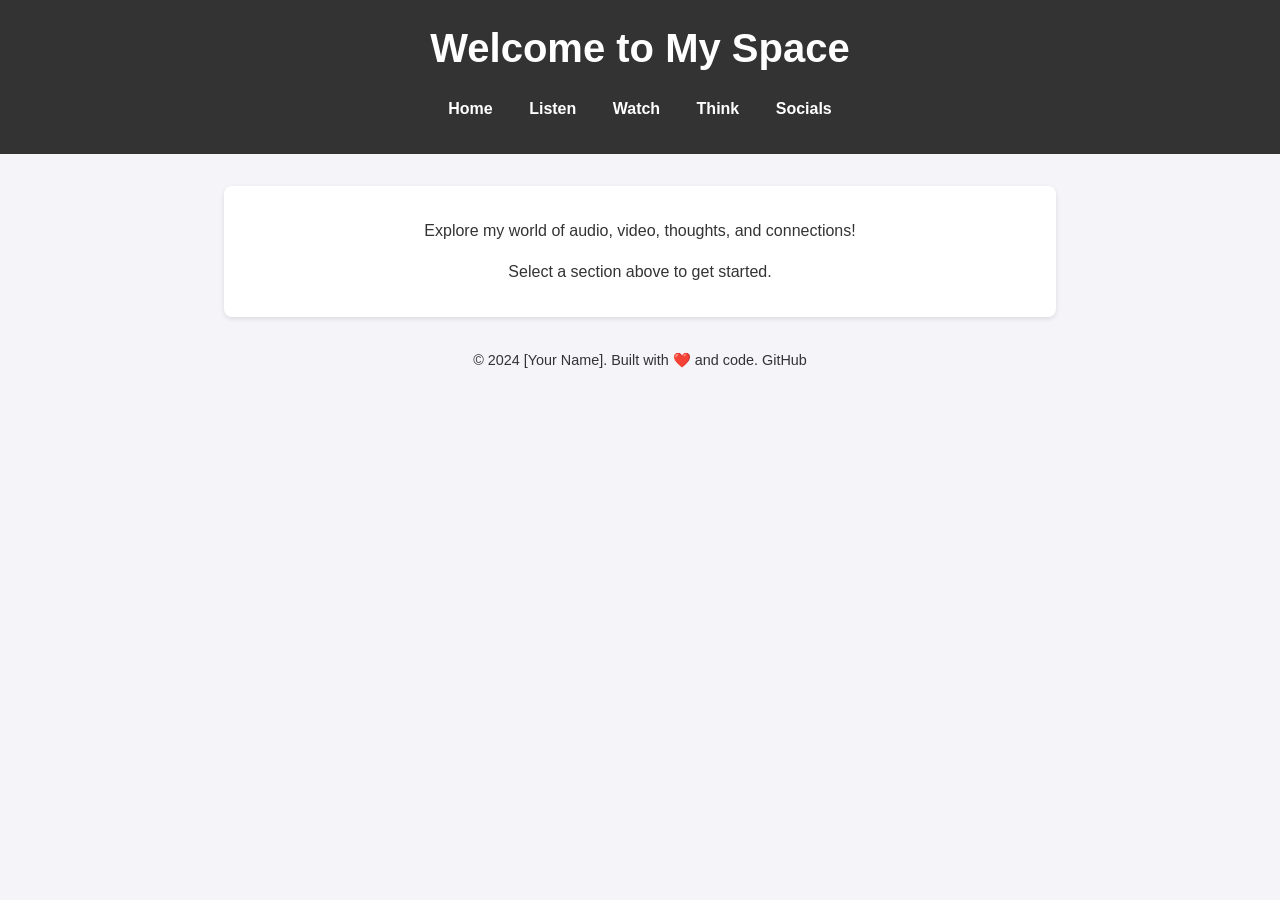
==== index.html @ 5a46d176 "watch listen" ====
<!DOCTYPE html>
<html lang="en">
<head>
    <meta charset="UTF-8">
    <meta name="viewport" content="width=device-width, initial-scale=1.0">
    <meta name="description" content="Welcome to my personal blog and media space!">
    <title>Welcome to My Site</title>
    <style>
        body {
            font-family: Arial, sans-serif;
            margin: 0;
            padding: 0;
            line-height: 1.6;
            background-color: #f4f4f9;
            color: #333;
        }
        header {
            background: #333;
            color: #fff;
            padding: 1rem 0;
            text-align: center;
        }
        header h1 {
            margin: 0;
            font-size: 2.5rem;
        }
        nav {
            margin: 1rem 0;
        }
        nav a {
            color: #fff;
            text-decoration: none;
            margin: 0 1rem;
            font-weight: bold;
        }
        nav a:hover {
            text-decoration: underline;
        }
        main {
            max-width: 800px;
            margin: 2rem auto;
            padding: 1rem;
            background: #fff;
            border-radius: 8px;
            box-shadow: 0 2px 5px rgba(0, 0, 0, 0.1);
            text-align: center;
        }
        footer {
            text-align: center;
            margin: 2rem 0;
            font-size: 0.9rem;
        }
        footer a {
            color: #333;
            text-decoration: none;
        }
        footer a:hover {
            text-decoration: underline;
        }
    </style>
</head>
<body>
    <header>
        <h1>Welcome to My Space</h1>
        <nav>
            <a href="index.html">Home</a>
            <a href="listen.html">Listen</a>
            <a href="watch.html">Watch</a>
            <a href="think/index.html">Think</a>
            <a href="socials.html">Socials</a>
        </nav>
    </header>
    <main>
        <p>Explore my world of audio, video, thoughts, and connections!</p>
        <p>Select a section above to get started.</p>
    </main>
    <footer>
        <p>&copy; 2024 [Your Name]. Built with ❤️ and code. <a href="https://github.com">GitHub</a></p>
    </footer>
</body>
</html>
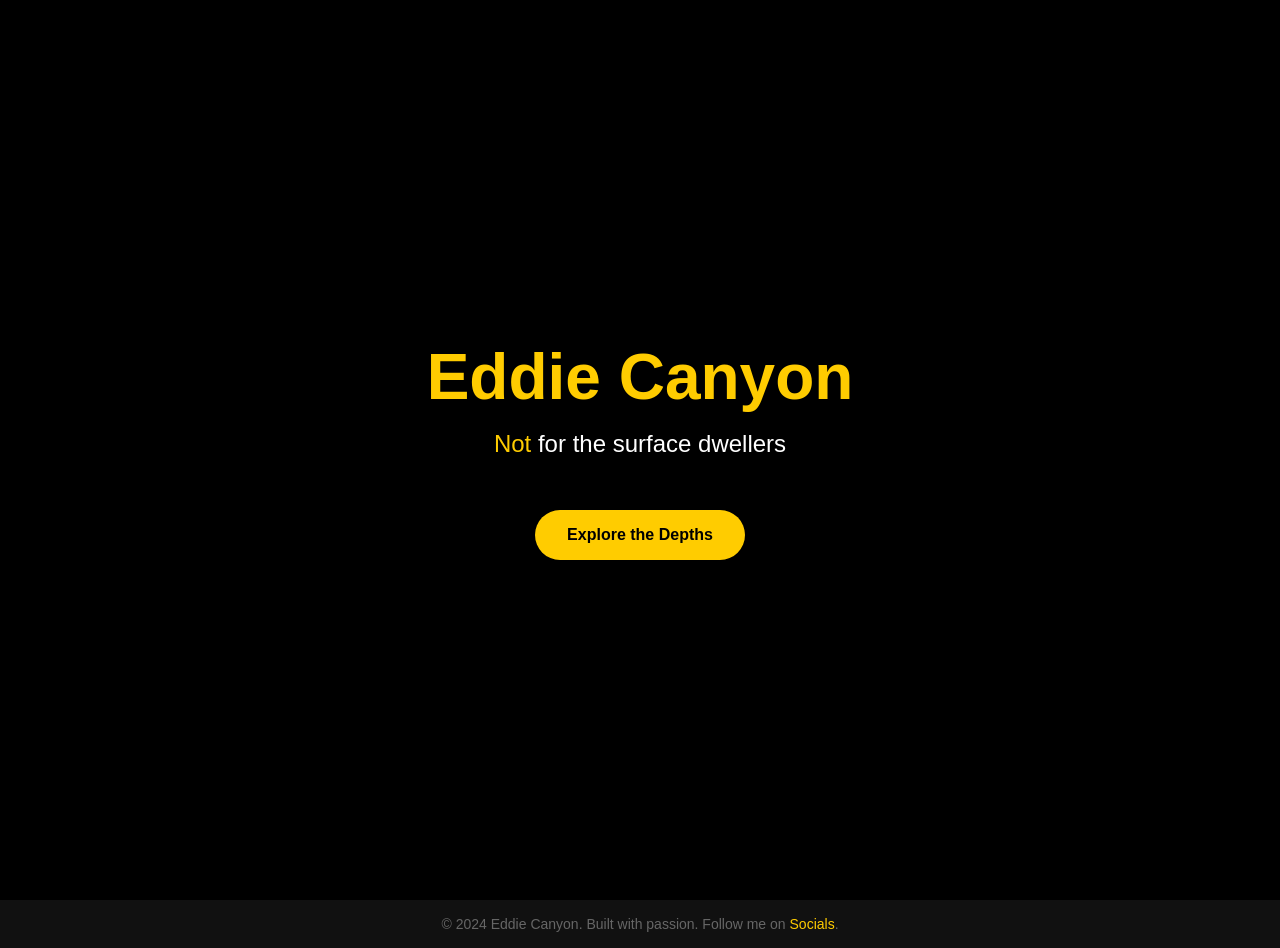
==== commit 57accaad: "update index" ====
--- a/index.html
+++ b/index.html
@@ -3,79 +3,96 @@
 <head>
     <meta charset="UTF-8">
     <meta name="viewport" content="width=device-width, initial-scale=1.0">
-    <meta name="description" content="Welcome to my personal blog and media space!">
-    <title>Welcome to My Site</title>
+    <title>Eddie Canyon</title>
     <style>
+        /* General Styles */
         body {
-            font-family: Arial, sans-serif;
             margin: 0;
             padding: 0;
-            line-height: 1.6;
-            background-color: #f4f4f9;
-            color: #333;
+            font-family: 'Arial', sans-serif;
+            background-color: #000; /* Black background */
+            color: #fff;
         }
-        header {
-            background: #333;
+
+        /* Hero Section */
+        .hero {
+            display: flex;
+            flex-direction: column;
+            justify-content: center;
+            align-items: center;
+            height: 100vh;
+            text-align: center;
+            padding: 0 1rem;
+        }
+
+        .hero h1 {
+            font-size: 4rem;
+            color: #ffcc00; /* Yellow title accent */
+            margin: 0;
+        }
+
+        .hero h2 {
+            font-size: 1.5rem;
+            font-weight: 300;
             color: #fff;
-            padding: 1rem 0;
-            text-align: center;
+            margin-top: 1rem;
         }
-        header h1 {
-            margin: 0;
-            font-size: 2.5rem;
+
+        .hero h2 span {
+            color: #ffcc00; /* Yellow accent for keyword */
         }
-        nav {
-            margin: 1rem 0;
+
+        /* Call to Action Button */
+        .hero .cta {
+            margin-top: 2rem;
         }
-        nav a {
-            color: #fff;
+
+        .hero .cta a {
+            display: inline-block;
+            padding: 1rem 2rem;
+            font-size: 1rem;
+            font-weight: bold;
+            color: #000;
+            background-color: #ffcc00; /* Yellow button */
+            border: none;
+            border-radius: 30px;
             text-decoration: none;
-            margin: 0 1rem;
-            font-weight: bold;
+            transition: transform 0.2s, background-color 0.2s;
         }
-        nav a:hover {
-            text-decoration: underline;
+
+        .hero .cta a:hover {
+            background-color: #e6b800; /* Slightly darker yellow on hover */
+            transform: scale(1.05);
         }
-        main {
-            max-width: 800px;
-            margin: 2rem auto;
-            padding: 1rem;
-            background: #fff;
-            border-radius: 8px;
-            box-shadow: 0 2px 5px rgba(0, 0, 0, 0.1);
-            text-align: center;
-        }
+
+        /* Footer */
         footer {
             text-align: center;
-            margin: 2rem 0;
-            font-size: 0.9rem;
+            padding: 1rem;
+            font-size: 0.875rem;
+            color: #666;
+            background-color: #111;
         }
+
         footer a {
-            color: #333;
+            color: #ffcc00;
             text-decoration: none;
-        }
-        footer a:hover {
-            text-decoration: underline;
         }
     </style>
 </head>
 <body>
-    <header>
-        <h1>Welcome to My Space</h1>
-        <nav>
-            <a href="index.html">Home</a>
-            <a href="listen.html">Listen</a>
-            <a href="watch.html">Watch</a>
-            <a href="think/index.html">Think</a>
-            <a href="socials.html">Socials</a>
-        </nav>
-    </header>
-    <main>
-        <p>Explore my world of audio, video, thoughts, and connections!</p>
-        <p>Select a section above to get started.</p>
-    </main>
+    <!-- Hero Section -->
+    <div class="hero">
+        <h1>Eddie Canyon</h1>
+        <h2><span>Not</span> for the surface dwellers</h2>
+        <div class="cta">
+            <a href="think.html">Explore the Depths</a>
+        </div>
+    </div>
+
+    <!-- Footer -->
     <footer>
-        <p>&copy; 2024 [Your Name]. Built with ❤️ and code. <a href="https://github.com">GitHub</a></p>
+        © 2024 Eddie Canyon. Built with passion. Follow me on <a href="socials.html">Socials</a>.
     </footer>
 </body>
 </html>
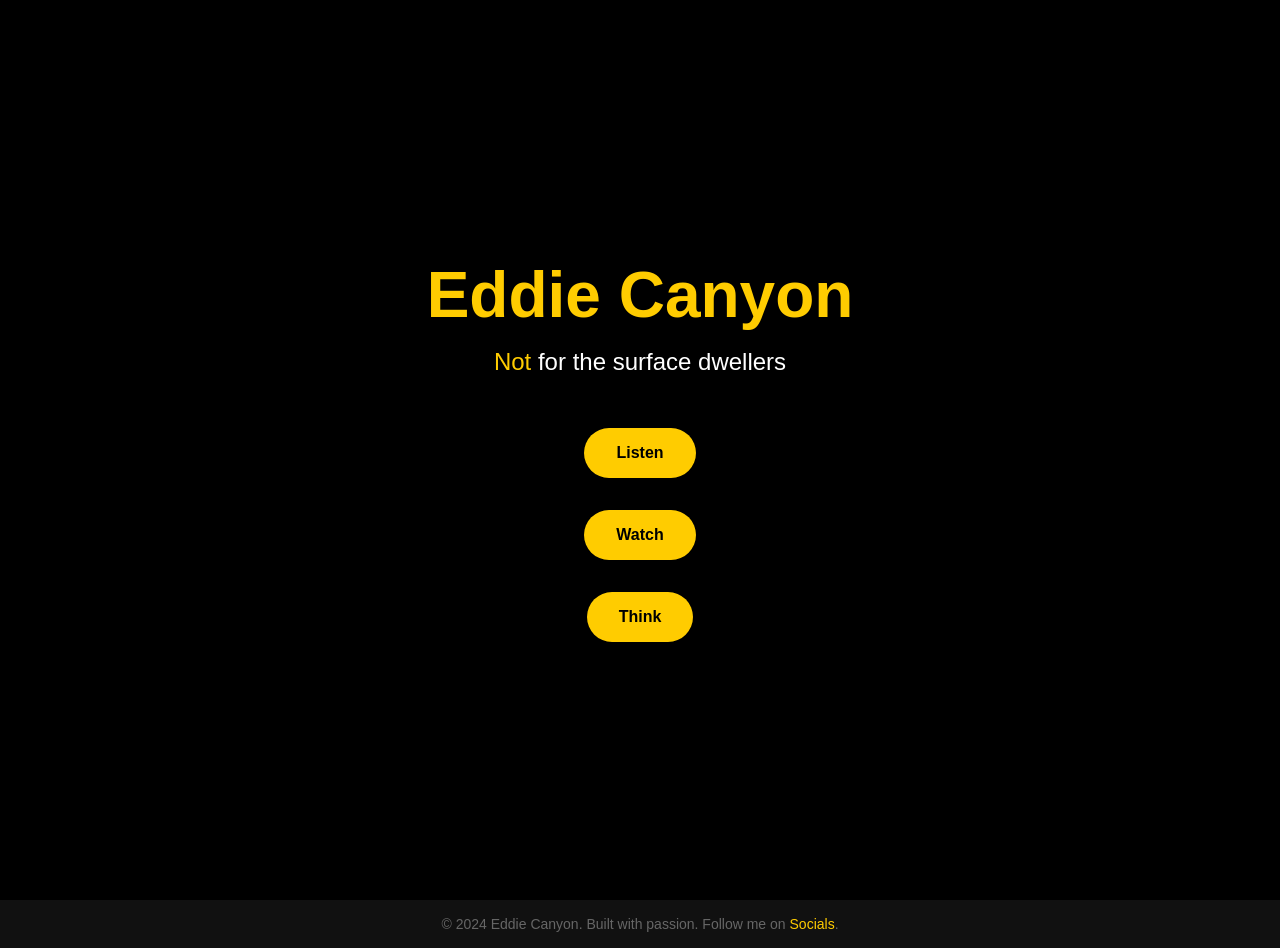
==== commit 08e69677: "update links" ====
--- a/index.html
+++ b/index.html
@@ -86,7 +86,13 @@
         <h1>Eddie Canyon</h1>
         <h2><span>Not</span> for the surface dwellers</h2>
         <div class="cta">
-            <a href="think.html">Explore the Depths</a>
+            <a href="listen.html">Listen</a>
+        </div>
+        <div class="cta">
+            <a href="watch.html">Watch</a>
+        </div>
+        <div class="cta">
+            <a href="#">Think</a>
         </div>
     </div>
 
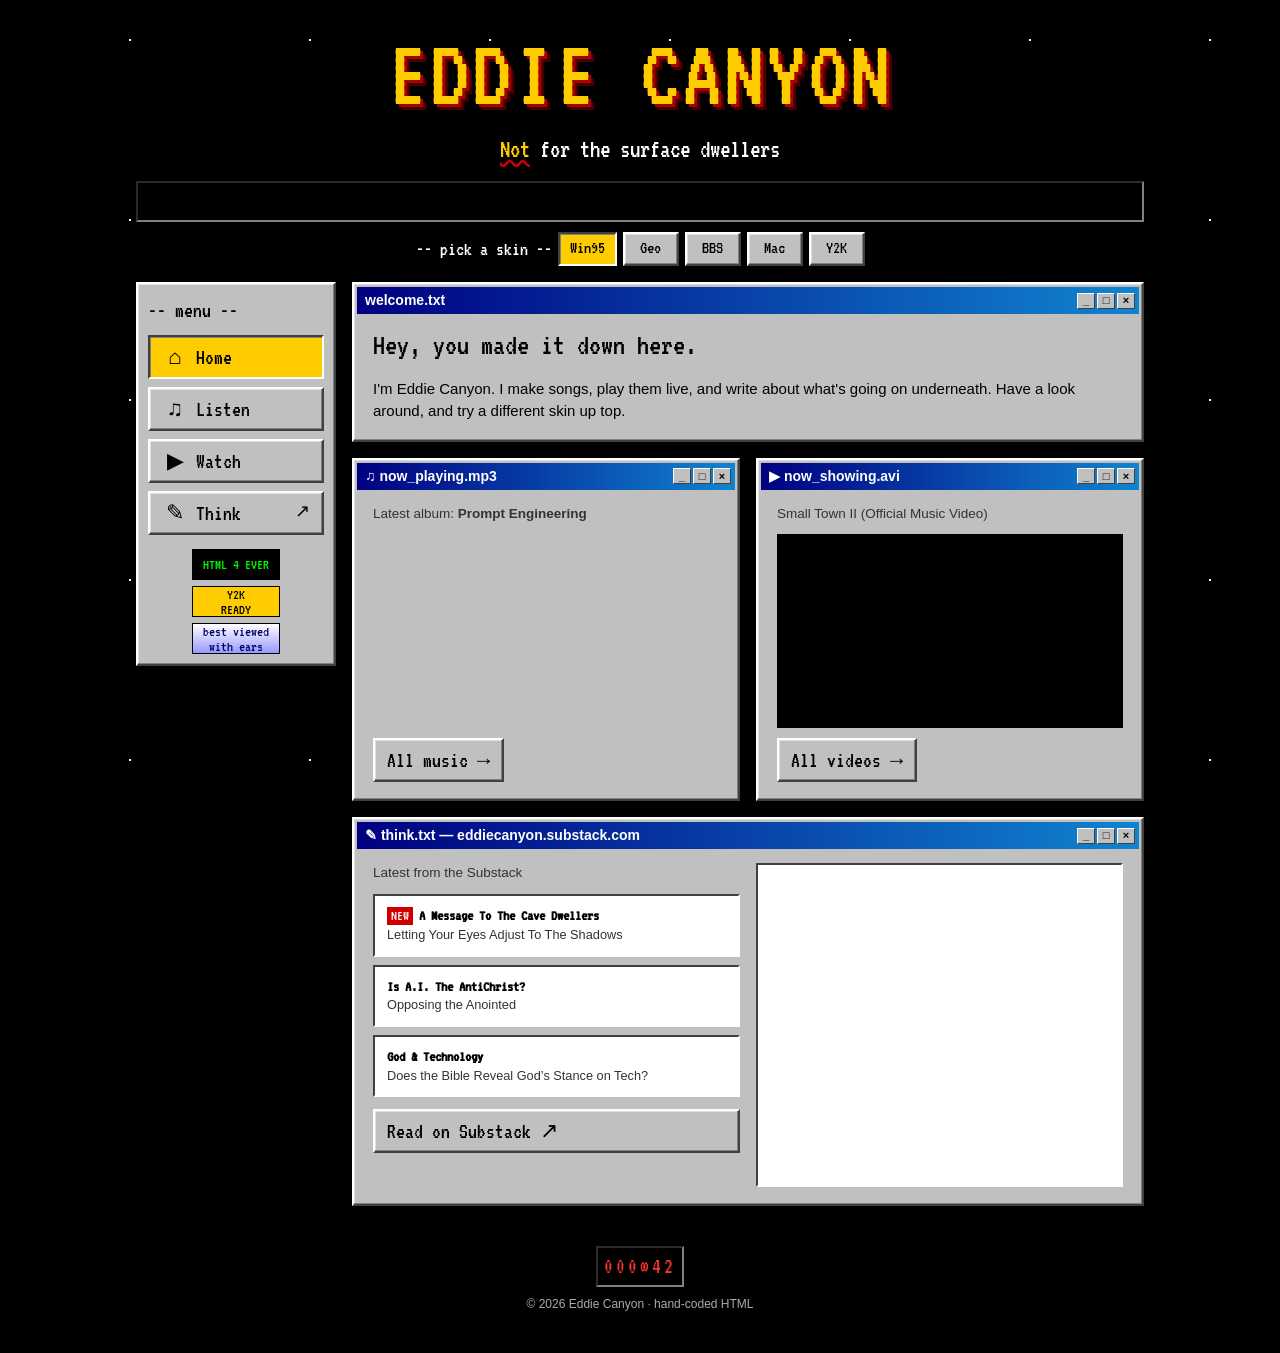
==== commit 8b9f0fce: "Redesign: old-web look with five switchable skins - Shared style.css; skins: Win95, Geo, BBS, Mac, Y" ====
--- a/index.html
+++ b/index.html
@@ -1,104 +1,99 @@
 <!DOCTYPE html>
 <html lang="en">
 <head>
-    <meta charset="UTF-8">
-    <meta name="viewport" content="width=device-width, initial-scale=1.0">
-    <title>Eddie Canyon</title>
-    <style>
-        /* General Styles */
-        body {
-            margin: 0;
-            padding: 0;
-            font-family: 'Arial', sans-serif;
-            background-color: #000; /* Black background */
-            color: #fff;
-        }
-
-        /* Hero Section */
-        .hero {
-            display: flex;
-            flex-direction: column;
-            justify-content: center;
-            align-items: center;
-            height: 100vh;
-            text-align: center;
-            padding: 0 1rem;
-        }
-
-        .hero h1 {
-            font-size: 4rem;
-            color: #ffcc00; /* Yellow title accent */
-            margin: 0;
-        }
-
-        .hero h2 {
-            font-size: 1.5rem;
-            font-weight: 300;
-            color: #fff;
-            margin-top: 1rem;
-        }
-
-        .hero h2 span {
-            color: #ffcc00; /* Yellow accent for keyword */
-        }
-
-        /* Call to Action Button */
-        .hero .cta {
-            margin-top: 2rem;
-        }
-
-        .hero .cta a {
-            display: inline-block;
-            padding: 1rem 2rem;
-            font-size: 1rem;
-            font-weight: bold;
-            color: #000;
-            background-color: #ffcc00; /* Yellow button */
-            border: none;
-            border-radius: 30px;
-            text-decoration: none;
-            transition: transform 0.2s, background-color 0.2s;
-        }
-
-        .hero .cta a:hover {
-            background-color: #e6b800; /* Slightly darker yellow on hover */
-            transform: scale(1.05);
-        }
-
-        /* Footer */
-        footer {
-            text-align: center;
-            padding: 1rem;
-            font-size: 0.875rem;
-            color: #666;
-            background-color: #111;
-        }
-
-        footer a {
-            color: #ffcc00;
-            text-decoration: none;
-        }
-    </style>
+  <meta charset="UTF-8">
+  <meta name="viewport" content="width=device-width, initial-scale=1">
+  <title>Eddie Canyon</title>
+  <meta name="description" content="Eddie Canyon: music, videos and writing. Not for the surface dwellers.">
+  <script>try{var s=new URLSearchParams(location.search).get("skin")||localStorage.getItem("ec-skin");if(s)document.documentElement.setAttribute("data-skin",s)}catch(e){}</script>
+  <link rel="preconnect" href="https://fonts.googleapis.com">
+  <link rel="preconnect" href="https://fonts.gstatic.com" crossorigin>
+  <link href="https://fonts.googleapis.com/css2?family=VT323&family=Pixelify+Sans:wght@400;700&family=Comic+Neue:wght@400;700&display=swap" rel="stylesheet">
+  <link rel="stylesheet" href="style.css">
+  <script src="script.js" defer></script>
 </head>
 <body>
-    <!-- Hero Section -->
-    <div class="hero">
-        <h1>Eddie Canyon</h1>
-        <h2><span>Not</span> for the surface dwellers</h2>
-        <div class="cta">
-            <a href="listen.html">Listen</a>
+  <div class="site">
+    <header class="masthead">
+      <h1 class="logo"><a href="./">EDDIE CANYON</a></h1>
+      <p class="tagline"><em>Not</em> for the surface dwellers</p>
+      <div class="marquee" aria-hidden="true"><span>★ welcome to the canyon ★ new music ★ live videos ★ words on substack ★ try a different skin ★ sign the guestbook (there is no guestbook) ★</span></div>
+      <div class="skins" role="group" aria-label="Site skin">
+        <span class="label">-- pick a skin --</span>
+        <button class="btn" type="button" data-skin-btn="95">Win95</button>
+        <button class="btn" type="button" data-skin-btn="geo">Geo</button>
+        <button class="btn" type="button" data-skin-btn="bbs">BBS</button>
+        <button class="btn" type="button" data-skin-btn="mac">Mac</button>
+        <button class="btn" type="button" data-skin-btn="y2k">Y2K</button>
+      </div>
+    </header>
+
+    <nav class="nav bevel" aria-label="Main">
+      <h2>-- menu --</h2>
+      <ul>
+        <li><a class="btn" href="./" aria-current="page"><span class="ico">⌂</span>Home</a></li>
+        <li><a class="btn" href="listen.html"><span class="ico">♫</span>Listen</a></li>
+        <li><a class="btn" href="watch.html"><span class="ico">▶</span>Watch</a></li>
+        <li><a class="btn" href="https://eddiecanyon.substack.com" target="_blank" rel="noopener"><span class="ico">✎</span>Think<span class="ext">↗</span></a></li>
+      </ul>
+      <div class="badges" aria-hidden="true">
+        <span class="badge a">HTML 4 EVER</span>
+        <span class="badge b">Y2K<br>READY</span>
+        <span class="badge c">best viewed<br>with ears</span>
+      </div>
+    </nav>
+
+    <main>
+      <section class="window bevel">
+        <div class="titlebar"><span class="name">welcome.txt</span><span class="controls" aria-hidden="true"><i>_</i><i>□</i><i>×</i></span></div>
+        <div class="pane">
+          <h2>Hey, you made it down here.</h2>
+          <p>I'm Eddie Canyon. I make songs, play them live, and write about what's going on underneath. Have a look around, and try a different skin up top.</p>
         </div>
-        <div class="cta">
-            <a href="watch.html">Watch</a>
+      </section>
+
+      <div class="previews">
+        <section class="window bevel">
+        <div class="titlebar"><span class="name">♫ now_playing.mp3</span><span class="controls" aria-hidden="true"><i>_</i><i>□</i><i>×</i></span></div>
+        <div class="pane">
+          <p class="blurb">Latest album: <b>Prompt Engineering</b></p>
+          <iframe class="spotify compact" title="Prompt Engineering on Spotify" src="https://open.spotify.com/embed/album/61uERX2yNqG7gBwaXOlmC6?utm_source=generator&amp;theme=0" allow="autoplay; clipboard-write; encrypted-media; fullscreen; picture-in-picture" loading="lazy"></iframe>
+          <a class="btn more" href="listen.html">All music →</a>
         </div>
-        <div class="cta">
-            <a href="#">Think</a>
+      </section>
+        <section class="window bevel">
+        <div class="titlebar"><span class="name">▶ now_showing.avi</span><span class="controls" aria-hidden="true"><i>_</i><i>□</i><i>×</i></span></div>
+        <div class="pane">
+          <p class="blurb">Small Town II (Official Music Video)</p>
+          <div class="video"><iframe src="https://www.youtube.com/embed/wRlo8s12v7o" title="Small Town II (Official Music Video)" loading="lazy" allow="accelerometer; autoplay; clipboard-write; encrypted-media; gyroscope; picture-in-picture; web-share" allowfullscreen></iframe></div>
+          <a class="btn more" href="watch.html">All videos →</a>
         </div>
-    </div>
+      </section>
+      </div>
 
-    <!-- Footer -->
-    <footer>
-        © 2024 Eddie Canyon. Built with passion. Follow me on <a href="socials.html">Socials</a>.
+      <section class="window bevel" id="think">
+        <div class="titlebar"><span class="name">✎ think.txt — eddiecanyon.substack.com</span><span class="controls" aria-hidden="true"><i>_</i><i>□</i><i>×</i></span></div>
+        <div class="pane think">
+          <div>
+            <p class="blurb" style="margin-bottom:10px">Latest from the Substack</p>
+            <ul class="posts">
+              <li><a class="post inset" href="https://eddiecanyon.substack.com/p/a-message-to-the-cave-dwellers" target="_blank" rel="noopener"><b><span class="new">NEW</span>A Message To The Cave Dwellers</b><span>Letting Your Eyes Adjust To The Shadows</span></a></li>
+              <li><a class="post inset" href="https://eddiecanyon.substack.com/p/is-ai-the-antichrist" target="_blank" rel="noopener"><b>Is A.I. The AntiChrist?</b><span>Opposing the Anointed</span></a></li>
+              <li><a class="post inset" href="https://eddiecanyon.substack.com/p/god-and-technology" target="_blank" rel="noopener"><b>God &amp; Technology</b><span>Does the Bible Reveal God’s Stance on Tech?</span></a></li>
+            </ul>
+            <p style="margin:12px 0 0"><a class="btn more" href="https://eddiecanyon.substack.com" target="_blank" rel="noopener">Read on Substack ↗</a></p>
+          </div>
+          <div class="inset subscribe-wrap">
+            <iframe class="subscribe" title="Subscribe to Eddie Canyon on Substack" src="https://eddiecanyon.substack.com/embed" scrolling="no" loading="lazy"></iframe>
+          </div>
+        </div>
+      </section>
+    </main>
+
+    <footer class="foot">
+      <div class="counter" aria-hidden="true">000∞42</div>
+      <div>© 2026 Eddie Canyon · hand-coded HTML</div>
     </footer>
+  </div>
 </body>
 </html>
--- a/style.css
+++ b/style.css
@@ -0,0 +1,684 @@
+/* Eddie Canyon — old web, new phone.
+   Five skins, picked with the switcher in the masthead (script.js).
+   Every skin sets the same tokens; a few add their own rules at the bottom. */
+
+/* ============ skin: 95 (default) ============ */
+:root {
+  --pixel: "VT323", "Courier New", monospace;
+  --body-font: Verdana, Geneva, Tahoma, sans-serif;
+  --head-font: var(--pixel);
+  --btn-font: var(--pixel);
+  --title-font: var(--body-font);
+  --logo-font: var(--pixel);
+  --base-size: 15px;
+  --head-scale: 1;
+
+  --page-bg: #000;
+  --page-img:
+    radial-gradient(1px 1px at 12px 18px, #fff 50%, transparent 51%),
+    radial-gradient(1px 1px at 70px 90px, #ffd 50%, transparent 51%),
+    radial-gradient(1.5px 1.5px at 130px 40px, #fff 50%, transparent 51%),
+    radial-gradient(1px 1px at 160px 140px, #aaf 50%, transparent 51%),
+    radial-gradient(1px 1px at 40px 150px, #fff 50%, transparent 51%);
+  --page-size: 180px 180px;
+  --on-page: #fff;
+  --on-page-dim: #aaa;
+  --accent: #ffcc00;
+
+  --logo-color: #ffcc00;
+  --logo-fill: none;
+  --logo-shadow: 3px 3px 0 #a00, 6px 6px 0 #400;
+
+  --ink: #000;
+  --sub-ink: #333;
+  --link: #0000ee;
+  --visited: #551a8b;
+
+  --win-bg: #c0c0c0;
+  --win-bw: 2px;
+  --win-bs: solid;
+  --win-bc: #fff #404040 #404040 #fff;
+  --win-shadow: inset -1px -1px #808080, inset 1px 1px #dfdfdf;
+  --win-radius: 0;
+  --win-pad: 3px;
+
+  --title-bg: linear-gradient(90deg, #000080, #1084d0);
+  --title-ink: #fff;
+
+  --btn-bg: #c0c0c0;
+  --btn-ink: #000;
+  --btn-bw: 2px;
+  --btn-bs: solid;
+  --btn-bc: #fff #404040 #404040 #fff;
+  --btn-shadow: inset -1px -1px #808080, inset 1px 1px #dfdfdf;
+  --btn-radius: 0;
+  --btn-hover-bg: #ffcc00;
+  --btn-hover-ink: #000;
+  --btn-on-bg: #ffcc00;
+  --btn-on-ink: #000;
+  --btn-on-bc: #404040 #fff #fff #404040;
+  --btn-on-shadow: inset 1px 1px #808080;
+
+  --inset-bg: #fff;
+  --inset-bw: 2px;
+  --inset-bs: solid;
+  --inset-bc: #404040 #fff #fff #404040;
+  --inset-radius: 0;
+
+  --marquee-bg: #000;
+  --marquee-ink: #0f0;
+  --marquee-border: 2px inset #808080;
+}
+
+/* ============ skin: geo (homepage, 1997) ============ */
+:root[data-skin="geo"] {
+  --body-font: "Comic Sans MS", "Comic Neue", "Chalkboard SE", cursive;
+  --head-font: "Comic Sans MS", "Comic Neue", cursive;
+  --btn-font: "Comic Sans MS", "Comic Neue", cursive;
+  --title-font: "Comic Sans MS", "Comic Neue", cursive;
+  --logo-font: Impact, "Arial Black", sans-serif;
+  --head-scale: .8;
+
+  --page-bg: #1a0033;
+  --page-img:
+    radial-gradient(2px 2px at 20px 30px, #ff0 50%, transparent 51%),
+    radial-gradient(2px 2px at 90px 70px, #0ff 50%, transparent 51%),
+    radial-gradient(2px 2px at 50px 110px, #f0f 50%, transparent 51%),
+    radial-gradient(1px 1px at 110px 20px, #fff 50%, transparent 51%),
+    linear-gradient(45deg, #220044 25%, transparent 25%, transparent 75%, #220044 75%),
+    linear-gradient(45deg, #220044 25%, #1a0033 25%, #1a0033 75%, #220044 75%);
+  --page-size: 130px 130px, 130px 130px, 130px 130px, 130px 130px, 40px 40px, 40px 40px;
+  --on-page: #ffff66;
+  --on-page-dim: #ccf;
+  --accent: #ff00ff;
+
+  --logo-color: transparent;
+  --logo-fill: linear-gradient(90deg, #f00, #f90, #ff0, #0f0, #0cf, #90f, #f0f);
+  --logo-shadow: none;
+
+  --ink: #000;
+  --sub-ink: #606;
+  --link: #0000ff;
+  --visited: #990099;
+
+  --win-bg: #ffffcc;
+  --win-bw: 6px;
+  --win-bs: ridge;
+  --win-bc: #ff66ff;
+  --win-shadow: none;
+  --win-pad: 0;
+
+  --title-bg: linear-gradient(90deg, #ff9999, #ffcc66, #ffff99, #99ff99, #99ccff, #cc99ff);
+  --title-ink: #000;
+
+  --btn-bg: #00ffff;
+  --btn-ink: #000;
+  --btn-bw: 4px;
+  --btn-bs: outset;
+  --btn-bc: #00cccc;
+  --btn-shadow: none;
+  --btn-hover-bg: #ffff00;
+  --btn-hover-ink: #000;
+  --btn-on-bg: #ff66ff;
+  --btn-on-ink: #000;
+  --btn-on-bc: #cc33cc;
+  --btn-on-shadow: none;
+
+  --inset-bg: #fff;
+  --inset-bw: 3px;
+  --inset-bs: dashed;
+  --inset-bc: #00cc00;
+
+  --marquee-bg: #ffff00;
+  --marquee-ink: #ff0000;
+  --marquee-border: 3px ridge #ff66ff;
+}
+
+/* ============ skin: bbs (dial-up terminal) ============ */
+:root[data-skin="bbs"] {
+  --body-font: var(--pixel);
+  --head-font: var(--pixel);
+  --btn-font: var(--pixel);
+  --title-font: var(--pixel);
+  --base-size: 20px;
+
+  --page-bg: #020802;
+  --page-img: repeating-linear-gradient(0deg, rgba(0, 255, 80, .05) 0 1px, transparent 1px 3px);
+  --page-size: auto;
+  --on-page: #33ff66;
+  --on-page-dim: #1f9940;
+  --accent: #33ff66;
+
+  --logo-color: #33ff66;
+  --logo-shadow: 0 0 6px #33ff66, 0 0 18px #0a6;
+
+  --ink: #33ff66;
+  --sub-ink: #1fbf4c;
+  --link: #aaffcc;
+  --visited: #66cc99;
+
+  --win-bg: #020802;
+  --win-bw: 3px;
+  --win-bs: double;
+  --win-bc: #33ff66;
+  --win-shadow: 0 0 10px rgba(51, 255, 102, .25);
+  --win-pad: 0;
+
+  --title-bg: #33ff66;
+  --title-ink: #020802;
+
+  --btn-bg: #020802;
+  --btn-ink: #33ff66;
+  --btn-bw: 1px;
+  --btn-bs: solid;
+  --btn-bc: #33ff66;
+  --btn-shadow: none;
+  --btn-hover-bg: #33ff66;
+  --btn-hover-ink: #020802;
+  --btn-on-bg: #33ff66;
+  --btn-on-ink: #020802;
+  --btn-on-bc: #33ff66;
+  --btn-on-shadow: none;
+
+  --inset-bg: #020802;
+  --inset-bw: 1px;
+  --inset-bs: dashed;
+  --inset-bc: #1f9940;
+
+  --marquee-bg: #020802;
+  --marquee-ink: #33ff66;
+  --marquee-border: 1px solid #33ff66;
+}
+
+/* ============ skin: mac (1-bit, System 7) ============ */
+:root[data-skin="mac"] {
+  --body-font: Geneva, "Pixelify Sans", Verdana, sans-serif;
+  --head-font: "Pixelify Sans", Chicago, Charcoal, sans-serif;
+  --btn-font: "Pixelify Sans", Chicago, Charcoal, sans-serif;
+  --title-font: "Pixelify Sans", Chicago, Charcoal, sans-serif;
+  --logo-font: "Pixelify Sans", Chicago, Charcoal, sans-serif;
+  --base-size: 14px;
+  --head-scale: .8;
+
+  --page-bg: #fff;
+  --page-img: repeating-conic-gradient(#000 0 25%, #fff 0 50%);
+  --page-size: 2px 2px;
+  --on-page: #000;
+  --on-page-dim: #000;
+  --accent: #000;
+
+  --logo-color: #000;
+  --logo-shadow: none;
+
+  --ink: #000;
+  --sub-ink: #444;
+  --link: #000;
+  --visited: #000;
+
+  --win-bg: #fff;
+  --win-bw: 1px;
+  --win-bs: solid;
+  --win-bc: #000;
+  --win-shadow: 2px 2px 0 #000;
+  --win-pad: 0;
+
+  --title-bg: repeating-linear-gradient(#000 0 1px, #fff 1px 3px) 0 4px / 100% calc(100% - 8px) no-repeat, #fff;
+  --title-ink: #000;
+
+  --btn-bg: #fff;
+  --btn-ink: #000;
+  --btn-bw: 1px;
+  --btn-bs: solid;
+  --btn-bc: #000;
+  --btn-shadow: 1px 1px 0 #000;
+  --btn-radius: 6px;
+  --btn-hover-bg: #ddd;
+  --btn-hover-ink: #000;
+  --btn-on-bg: #000;
+  --btn-on-ink: #fff;
+  --btn-on-bc: #000;
+  --btn-on-shadow: none;
+
+  --inset-bg: #fff;
+  --inset-bw: 1px;
+  --inset-bs: solid;
+  --inset-bc: #000;
+
+  --marquee-bg: #fff;
+  --marquee-ink: #000;
+  --marquee-border: 1px solid #000;
+}
+
+/* ============ skin: y2k (chrome & aqua) ============ */
+:root[data-skin="y2k"] {
+  --body-font: Tahoma, Verdana, sans-serif;
+  --head-font: "Trebuchet MS", Tahoma, sans-serif;
+  --btn-font: "Trebuchet MS", Tahoma, sans-serif;
+  --title-font: "Trebuchet MS", Tahoma, sans-serif;
+  --logo-font: "Arial Black", "Trebuchet MS", sans-serif;
+  --head-scale: .75;
+
+  --page-bg: #b9d3f0;
+  --page-img:
+    radial-gradient(circle at 15% 20%, rgba(255, 255, 255, .7) 0 40px, transparent 41px),
+    radial-gradient(circle at 80% 10%, rgba(255, 255, 255, .45) 0 70px, transparent 71px),
+    radial-gradient(circle at 70% 75%, rgba(255, 255, 255, .35) 0 55px, transparent 56px),
+    linear-gradient(160deg, #e8f2fc, #9ec3ec 60%, #6d9fd8);
+  --page-size: 600px 600px, 600px 600px, 600px 600px, 100% 100%;
+  --on-page: #0b2a55;
+  --on-page-dim: #2d4f7c;
+  --accent: #0a66c2;
+
+  --logo-color: transparent;
+  --logo-fill: linear-gradient(180deg, #fff 0%, #c9d6e3 40%, #4b6584 50%, #9fb6cf 75%, #eef4fa 100%);
+  --logo-shadow: none;
+
+  --ink: #0b2240;
+  --sub-ink: #3b5677;
+  --link: #0a58c2;
+  --visited: #6a3fb5;
+
+  --win-bg: rgba(255, 255, 255, .88);
+  --win-bw: 1px;
+  --win-bs: solid;
+  --win-bc: #7fa2cf;
+  --win-shadow: 0 6px 18px rgba(0, 40, 100, .25);
+  --win-radius: 12px;
+  --win-pad: 0;
+
+  --title-bg: linear-gradient(#a6dcff, #3a9be8 50%, #1b72cc 51%, #5ab7ff);
+  --title-ink: #fff;
+
+  --btn-bg: linear-gradient(#ffffff, #dfe6ee 50%, #c7d1dd 51%, #eef2f7);
+  --btn-ink: #0b2240;
+  --btn-bw: 1px;
+  --btn-bs: solid;
+  --btn-bc: #8a9bb0;
+  --btn-shadow: 0 1px 2px rgba(0, 0, 0, .15);
+  --btn-radius: 999px;
+  --btn-hover-bg: linear-gradient(#c8ecff, #6cbcf5 50%, #3d9ae6 51%, #8fd2ff);
+  --btn-hover-ink: #04203f;
+  --btn-on-bg: linear-gradient(#a6dcff, #3a9be8 50%, #1b72cc 51%, #5ab7ff);
+  --btn-on-ink: #fff;
+  --btn-on-bc: #1b5fa8;
+  --btn-on-shadow: inset 0 1px 3px rgba(0, 0, 0, .3);
+
+  --inset-bg: #fff;
+  --inset-bw: 1px;
+  --inset-bs: solid;
+  --inset-bc: #b7c7da;
+  --inset-radius: 10px;
+
+  --marquee-bg: #0b2a55;
+  --marquee-ink: #7fe3ff;
+  --marquee-border: 1px solid #0b2a55;
+}
+
+/* ================= components ================= */
+
+* { box-sizing: border-box; }
+html { -webkit-text-size-adjust: 100%; }
+
+body {
+  margin: 0;
+  font-family: var(--body-font);
+  font-size: var(--base-size);
+  line-height: 1.5;
+  color: var(--ink);
+  background-color: var(--page-bg);
+  background-image: var(--page-img);
+  background-size: var(--page-size);
+  background-attachment: fixed;
+}
+
+a { color: var(--link); }
+a:visited { color: var(--visited); }
+
+/* ---------- page frame ---------- */
+
+.site {
+  max-width: 1040px;
+  margin: 0 auto;
+  padding: 16px;
+  display: grid;
+  grid-template-columns: 200px minmax(0, 1fr);
+  grid-template-areas:
+    "mast mast"
+    "nav  main"
+    "foot foot";
+  gap: 16px;
+}
+.masthead { grid-area: mast; text-align: center; }
+.nav      { grid-area: nav; }
+main      { grid-area: main; min-width: 0; }
+.foot     { grid-area: foot; }
+
+/* ---------- masthead ---------- */
+
+.logo {
+  margin: 8px 0 0;
+  font-family: var(--logo-font);
+  font-weight: 400;
+  font-size: clamp(52px, 11vw, 100px);
+  line-height: 1;
+  letter-spacing: 2px;
+  color: var(--logo-color);
+  background: var(--logo-fill);
+  -webkit-background-clip: text;
+  background-clip: text;
+  text-shadow: var(--logo-shadow);
+}
+.logo a, .logo a:visited { color: inherit; text-decoration: none; }
+
+.tagline {
+  margin: 6px 0 12px;
+  font-family: var(--head-font);
+  font-size: calc(26px * var(--head-scale));
+  color: var(--on-page);
+}
+.tagline em { color: var(--accent); font-style: normal; text-decoration: underline wavy #c00; }
+
+.marquee {
+  overflow: hidden;
+  white-space: nowrap;
+  background: var(--marquee-bg);
+  color: var(--marquee-ink);
+  font-family: var(--pixel);
+  font-size: 22px;
+  border: var(--marquee-border);
+  border-radius: var(--win-radius);
+  padding: 2px 0;
+}
+.marquee span {
+  display: inline-block;
+  padding-left: 100%;
+  animation: scroll 24s linear infinite;
+}
+@keyframes scroll { to { transform: translateX(-100%); } }
+
+/* ---------- skin switcher ---------- */
+
+.skins {
+  display: flex;
+  justify-content: center;
+  align-items: center;
+  flex-wrap: wrap;
+  gap: 6px;
+  margin-top: 10px;
+}
+.skins .label {
+  font-family: var(--pixel);
+  font-size: 20px;
+  color: var(--on-page);
+}
+.skins .btn { min-height: 34px; min-width: 56px; padding: 2px 10px; font-size: 18px; justify-content: center; }
+
+/* ---------- bevels / windows ---------- */
+
+.bevel {
+  background: var(--win-bg);
+  border-width: var(--win-bw);
+  border-style: var(--win-bs);
+  border-color: var(--win-bc);
+  border-radius: var(--win-radius);
+  box-shadow: var(--win-shadow);
+}
+
+.window { margin-bottom: 16px; padding: var(--win-pad); overflow: hidden; }
+.titlebar {
+  display: flex;
+  align-items: center;
+  gap: 8px;
+  min-height: 24px;
+  padding: 3px 4px 3px 8px;
+  background: var(--title-bg);
+  color: var(--title-ink);
+  font-family: var(--title-font);
+  font-weight: bold;
+  font-size: 14px;
+}
+.titlebar .name { flex: 1; min-width: 0; overflow: hidden; text-overflow: ellipsis; white-space: nowrap; }
+.controls { display: flex; gap: 2px; }
+.controls i {
+  width: 18px; height: 16px;
+  display: grid; place-items: center;
+  font-style: normal; font-size: 11px; line-height: 1;
+  color: #000; background: #c0c0c0;
+  border: 1px solid;
+  border-color: #fff #404040 #404040 #fff;
+}
+.pane { padding: 14px 16px; }
+.pane > :first-child { margin-top: 0; }
+.pane > :last-child { margin-bottom: 0; }
+.pane h2 {
+  font-family: var(--head-font);
+  font-weight: 400;
+  font-size: calc(30px * var(--head-scale));
+  line-height: 1.15;
+  margin: 0 0 6px;
+}
+
+.inset {
+  background: var(--inset-bg);
+  border-width: var(--inset-bw);
+  border-style: var(--inset-bs);
+  border-color: var(--inset-bc);
+  border-radius: var(--inset-radius);
+}
+
+/* ---------- nav + buttons ---------- */
+
+.nav { align-self: start; padding: 10px; }
+.nav h2 {
+  margin: 0 0 8px;
+  font-family: var(--head-font);
+  font-weight: 400;
+  font-size: calc(22px * var(--head-scale));
+}
+.nav ul { list-style: none; margin: 0; padding: 0; display: grid; gap: 8px; }
+
+.btn,
+.btn:visited {
+  display: flex;
+  align-items: center;
+  gap: 8px;
+  min-height: 44px;
+  padding: 6px 12px;
+  font: inherit;
+  font-family: var(--btn-font);
+  font-size: 22px;
+  line-height: 1.1;
+  color: var(--btn-ink);
+  text-decoration: none;
+  cursor: pointer;
+  background: var(--btn-bg);
+  border-width: var(--btn-bw);
+  border-style: var(--btn-bs);
+  border-color: var(--btn-bc);
+  border-radius: var(--btn-radius);
+  box-shadow: var(--btn-shadow);
+}
+.btn:hover { background: var(--btn-hover-bg); color: var(--btn-hover-ink); }
+.btn:active,
+.btn[aria-current="page"],
+.btn[aria-pressed="true"] {
+  background: var(--btn-on-bg);
+  color: var(--btn-on-ink);
+  border-color: var(--btn-on-bc);
+  box-shadow: var(--btn-on-shadow);
+}
+.btn:focus-visible { outline: 2px dotted currentColor; outline-offset: -6px; }
+.btn .ico { width: 1.2em; text-align: center; }
+.btn .ext { margin-left: auto; font-size: .8em; }
+
+.badges { margin-top: 14px; display: grid; gap: 6px; justify-items: center; }
+.badge {
+  width: 88px; height: 31px;
+  display: grid; place-items: center;
+  font-family: var(--pixel); font-size: 15px; line-height: 1;
+  text-align: center;
+  border: 1px solid #000;
+}
+.badge.a { background: #000; color: #0f0; }
+.badge.b { background: #ffcc00; color: #000; }
+.badge.c { background: linear-gradient(#fff, #99f); color: #006; }
+
+/* ---------- home previews ---------- */
+
+.previews { display: grid; grid-template-columns: repeat(2, minmax(0, 1fr)); gap: 16px; margin-bottom: 16px; }
+.previews .window { margin-bottom: 0; display: flex; flex-direction: column; }
+.previews .pane { flex: 1; display: flex; flex-direction: column; gap: 10px; }
+.previews .pane .more { margin-top: auto; }
+.more { align-self: flex-start; }
+
+.blurb { margin: 0; font-size: .9em; color: var(--sub-ink); }
+
+.think { display: grid; grid-template-columns: minmax(0, 1fr) minmax(0, 1fr); gap: 16px; align-items: start; }
+.posts { list-style: none; margin: 0; padding: 0; display: grid; gap: 8px; }
+.post,
+.post:visited {
+  display: block;
+  padding: 10px 12px;
+  color: var(--ink);
+  text-decoration: none;
+}
+.post:hover { background: var(--btn-hover-bg); color: var(--btn-hover-ink); }
+.post b { display: block; font-family: var(--head-font); font-weight: 700; font-size: 1.05em; line-height: 1.2; }
+.post span { display: block; font-size: .85em; color: var(--sub-ink); }
+.post:hover span { color: inherit; }
+.subscribe { width: 100%; height: 320px; border: 0; background: #fff; display: block; }
+.subscribe-wrap { padding: 0; overflow: hidden; }
+
+.new {
+  display: inline-block;
+  padding: 0 4px;
+  margin-right: 6px;
+  font-family: var(--pixel);
+  font-size: 16px;
+  font-weight: 400;
+  line-height: 1.2;
+  color: #fff;
+  background: #c00;
+  vertical-align: middle;
+  animation: blink 1.2s steps(1) infinite;
+}
+@keyframes blink { 50% { opacity: 0; } }
+
+/* ---------- media ---------- */
+
+.album { display: grid; gap: 10px; }
+.album iframe, .spotify { width: 100%; height: 352px; border: 0; display: block; border-radius: 12px; }
+.links { display: flex; flex-wrap: wrap; gap: 8px; }
+.links .btn { font-size: 19px; min-height: 40px; }
+
+.video { position: relative; aspect-ratio: 16 / 9; background: #000; }
+.video iframe { position: absolute; inset: 0; width: 100%; height: 100%; border: 0; }
+
+.grid-2 { display: grid; grid-template-columns: repeat(2, minmax(0, 1fr)); gap: 16px; margin-bottom: 16px; }
+.grid-2 .window { margin-bottom: 0; }
+
+/* ---------- footer ---------- */
+
+.foot {
+  text-align: center;
+  color: var(--on-page-dim);
+  font-size: 12px;
+  padding: 8px 0 24px;
+}
+.counter {
+  display: inline-block;
+  margin-bottom: 8px;
+  padding: 2px 6px;
+  font-family: var(--pixel);
+  font-size: 22px;
+  letter-spacing: 3px;
+  color: #f33;
+  background: #000;
+  border: 2px inset #808080;
+}
+
+/* ================= skin-specific touches ================= */
+
+/* geo */
+[data-skin="geo"] .logo { -webkit-text-stroke: 2px #000; letter-spacing: 1px; filter: drop-shadow(4px 4px 0 #000); }
+[data-skin="geo"] .controls { display: none; }
+[data-skin="geo"] .titlebar { justify-content: center; text-align: center; }
+[data-skin="geo"] .titlebar .name { flex: 0 1 auto; }
+[data-skin="geo"] .btn { font-weight: bold; }
+[data-skin="geo"] .tagline { text-shadow: 2px 2px 0 #f0f; }
+
+/* bbs */
+[data-skin="bbs"] body { text-shadow: 0 0 3px rgba(51, 255, 102, .45); }
+[data-skin="bbs"] .controls { display: none; }
+[data-skin="bbs"] .titlebar { font-size: 20px; font-weight: 400; text-shadow: none; }
+[data-skin="bbs"] .titlebar .name::before { content: "[ "; }
+[data-skin="bbs"] .titlebar .name::after { content: " ]"; }
+[data-skin="bbs"] .nav .btn::before { content: ">"; opacity: 0; }
+[data-skin="bbs"] .nav .btn:hover::before,
+[data-skin="bbs"] .nav .btn[aria-current="page"]::before { opacity: 1; }
+[data-skin="bbs"] .post b { font-weight: 400; font-size: 1.15em; }
+[data-skin="bbs"] .badge { background: #020802; color: #33ff66; border-color: #33ff66; }
+[data-skin="bbs"] .counter { color: #33ff66; border: 1px solid #33ff66; background: #020802; }
+[data-skin="bbs"] .tagline em { color: #020802; background: #33ff66; text-decoration: none; padding: 0 4px; }
+[data-skin="bbs"] .new { background: #33ff66; color: #020802; }
+
+/* mac */
+[data-skin="mac"] .masthead,
+[data-skin="mac"] .foot {
+  background: #fff;
+  border: 1px solid #000;
+  box-shadow: 2px 2px 0 #000;
+  padding: 10px 12px 14px;
+}
+[data-skin="mac"] .foot { padding: 10px; }
+[data-skin="mac"] .logo { letter-spacing: 0; }
+[data-skin="mac"] .tagline em { color: #000; text-decoration: underline; }
+[data-skin="mac"] .titlebar { justify-content: center; border-bottom: 1px solid #000; padding: 2px 6px; }
+[data-skin="mac"] .titlebar .name { flex: 0 1 auto; background: #fff; padding: 0 8px; font-weight: 400; }
+[data-skin="mac"] .controls { display: none; }
+[data-skin="mac"] .badge { background: #fff; color: #000; }
+[data-skin="mac"] .counter { color: #000; background: #fff; border: 1px solid #000; }
+[data-skin="mac"] .new { background: #000; }
+[data-skin="mac"] .post:hover { background: #000; color: #fff; }
+
+/* y2k */
+[data-skin="y2k"] .logo { font-style: italic; letter-spacing: -1px; filter: drop-shadow(0 3px 2px rgba(0, 30, 80, .45)); font-size: clamp(40px, 9vw, 84px); }
+[data-skin="y2k"] .titlebar { text-shadow: 0 1px 1px rgba(0, 0, 0, .35); border-radius: 11px 11px 0 0; }
+[data-skin="y2k"] .controls { order: -1; gap: 6px; }
+[data-skin="y2k"] .controls i { width: 12px; height: 12px; border-radius: 50%; border: 1px solid rgba(0, 0, 0, .3); color: transparent; }
+[data-skin="y2k"] .controls i:nth-child(1) { background: radial-gradient(circle at 40% 35%, #fff 0 15%, #ff5f57 30%); }
+[data-skin="y2k"] .controls i:nth-child(2) { background: radial-gradient(circle at 40% 35%, #fff 0 15%, #febc2e 30%); }
+[data-skin="y2k"] .controls i:nth-child(3) { background: radial-gradient(circle at 40% 35%, #fff 0 15%, #28c840 30%); }
+[data-skin="y2k"] .nav { backdrop-filter: blur(6px); }
+[data-skin="y2k"] .btn { font-size: 18px; font-weight: bold; }
+[data-skin="y2k"] .tagline em { color: #0a66c2; text-decoration: none; font-style: italic; }
+
+/* ================= small screens ================= */
+
+@media (max-width: 760px) {
+  .site {
+    grid-template-columns: minmax(0, 1fr);
+    grid-template-areas: "mast" "nav" "main" "foot";
+    gap: 12px;
+  }
+  .nav { padding: 6px; position: sticky; top: 0; z-index: 10; }
+  .nav h2, .badges { display: none; }
+  .nav ul { grid-template-columns: repeat(4, minmax(0, 1fr)); gap: 6px; }
+  .nav .btn { justify-content: center; font-size: 20px; padding: 4px; }
+  .nav .btn .ico, .nav .btn .ext { display: none; }
+  [data-skin="bbs"] .nav .btn::before { display: none; }
+  .skins .btn { min-width: 0; flex: 1; padding: 2px 4px; }
+  .skins .label { width: 100%; }
+  .previews, .think, .grid-2 { grid-template-columns: minmax(0, 1fr); }
+  .pane { padding: 12px; }
+}
+
+@media (prefers-reduced-motion: reduce) {
+  .marquee span { animation: none; padding-left: 8px; }
+  .new { animation: none; }
+}
+
+.spotify.compact { height: 152px; }
+.post .new { display: inline-block; color: #fff; font-size: 15px; }
+[data-skin="bbs"] .post .new { color: #020802; }
+[data-skin="y2k"] .logo { padding-top: 6px; }
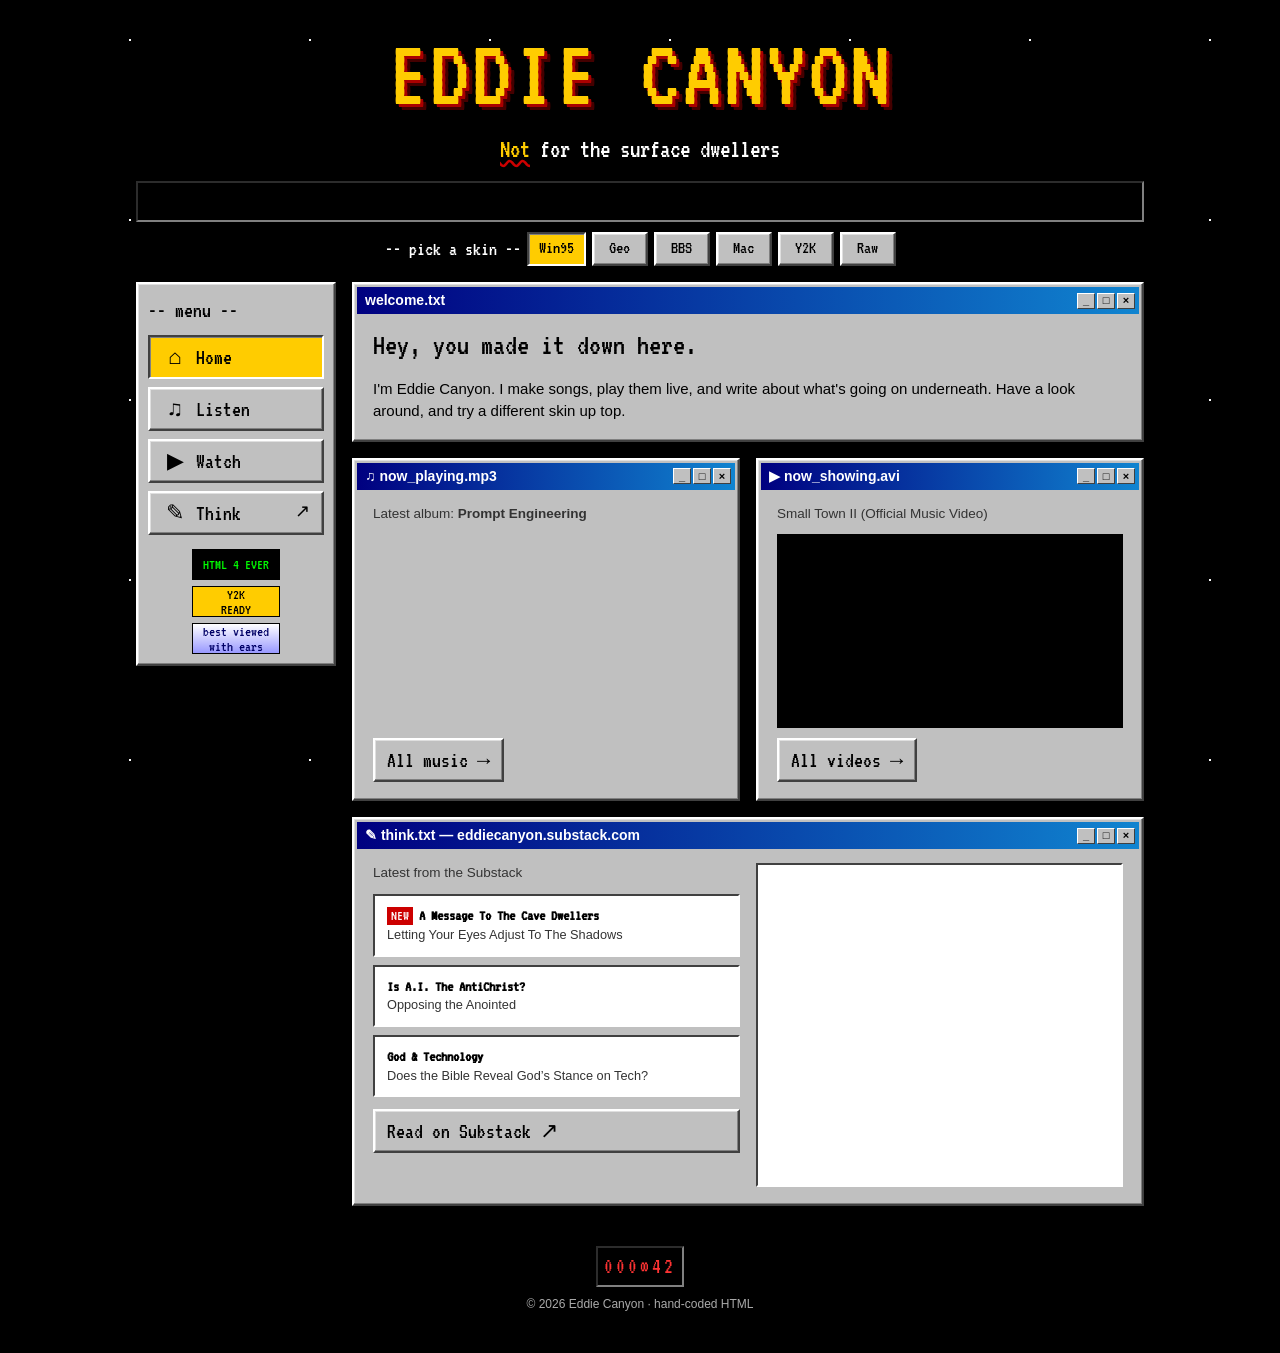
==== commit 2bc87c34: "Add Raw (brutalist) skin Co-Authored-By: Claude Opus 5.5 <noreply@anthropic.com>" ====
--- a/index.html
+++ b/index.html
@@ -25,6 +25,7 @@
         <button class="btn" type="button" data-skin-btn="bbs">BBS</button>
         <button class="btn" type="button" data-skin-btn="mac">Mac</button>
         <button class="btn" type="button" data-skin-btn="y2k">Y2K</button>
+        <button class="btn" type="button" data-skin-btn="raw">Raw</button>
       </div>
     </header>
 
--- a/style.css
+++ b/style.css
@@ -682,3 +682,124 @@
 .post .new { display: inline-block; color: #fff; font-size: 15px; }
 [data-skin="bbs"] .post .new { color: #020802; }
 [data-skin="y2k"] .logo { padding-top: 6px; }
+
+/* ============ skin: raw (brutalist) ============
+   Exposed structure, system fonts, black borders, no polish. */
+:root[data-skin="raw"] {
+  --pixel: "Courier New", Courier, monospace;
+  --body-font: "Times New Roman", Times, serif;
+  --head-font: "Courier New", Courier, monospace;
+  --btn-font: Arial, Helvetica, sans-serif;
+  --title-font: "Courier New", Courier, monospace;
+  --logo-font: "Times New Roman", Times, serif;
+  --base-size: 17px;
+  --head-scale: .9;
+
+  --page-bg: #fff;
+  --page-img:
+    linear-gradient(#e6e6e6 1px, transparent 1px),
+    linear-gradient(90deg, #e6e6e6 1px, transparent 1px);
+  --page-size: 48px 48px;
+  --on-page: #000;
+  --on-page-dim: #000;
+  --accent: #ff0000;
+
+  --logo-color: #000;
+  --logo-fill: none;
+  --logo-shadow: none;
+
+  --ink: #000;
+  --sub-ink: #000;
+  --link: #0000ff;
+  --visited: #800080;
+
+  --win-bg: #fff;
+  --win-bw: 2px;
+  --win-bs: solid;
+  --win-bc: #000;
+  --win-shadow: none;
+  --win-radius: 0;
+  --win-pad: 0;
+
+  --title-bg: #fff;
+  --title-ink: #000;
+
+  --btn-bg: #c0c0c0;
+  --btn-ink: #000;
+  --btn-bw: 2px;
+  --btn-bs: outset;
+  --btn-bc: #fff #000 #000 #fff;
+  --btn-shadow: none;
+  --btn-radius: 0;
+  --btn-hover-bg: #c0c0c0;
+  --btn-hover-ink: #0000ff;
+  --btn-on-bg: #ff0000;
+  --btn-on-ink: #fff;
+  --btn-on-bc: #000;
+  --btn-on-shadow: none;
+
+  --inset-bg: #fff;
+  --inset-bw: 1px;
+  --inset-bs: solid;
+  --inset-bc: #000;
+  --inset-radius: 0;
+
+  --marquee-bg: #fff;
+  --marquee-ink: #ff0000;
+  --marquee-border: 2px solid #000;
+}
+
+[data-skin="raw"] .masthead { text-align: left; }
+[data-skin="raw"] .logo {
+  font-weight: 700;
+  letter-spacing: -0.04em;
+  font-size: clamp(56px, 13vw, 128px);
+  line-height: .85;
+  text-transform: uppercase;
+}
+[data-skin="raw"] .tagline {
+  display: inline-block;
+  margin-top: -4px;
+  padding: 2px 8px;
+  border: 2px solid #000;
+  background: #ffff00;
+  transform: rotate(-1.5deg);
+}
+[data-skin="raw"] .tagline em { color: #ff0000; text-decoration: underline; }
+[data-skin="raw"] .marquee span { animation: none; padding-left: 8px; }
+[data-skin="raw"] .skins { justify-content: flex-start; }
+[data-skin="raw"] .btn { text-decoration: underline; font-weight: bold; }
+[data-skin="raw"] .btn:active { border-style: inset; }
+[data-skin="raw"] .btn[aria-current="page"],
+[data-skin="raw"] .btn[aria-pressed="true"] { border-style: solid; text-decoration: none; }
+[data-skin="raw"] .titlebar {
+  border-bottom: 2px solid #000;
+  text-transform: uppercase;
+  font-size: 14px;
+  padding: 4px 8px;
+}
+[data-skin="raw"] .controls i {
+  background: #fff;
+  border: 1px solid #000;
+  width: 20px;
+  height: 18px;
+}
+[data-skin="raw"] .pane h2 { text-transform: uppercase; font-weight: 700; }
+[data-skin="raw"] .post b { font-family: "Times New Roman", Times, serif; color: #0000ff; text-decoration: underline; }
+[data-skin="raw"] .post:hover { background: #ffff00; color: #000; }
+[data-skin="raw"] .previews .window:nth-child(2) { transform: translate(-6px, 10px); }
+[data-skin="raw"] .grid-2 .window:nth-child(even) { transform: translateY(8px); }
+[data-skin="raw"] .badge { background: #fff; color: #000; border: 1px solid #000; }
+[data-skin="raw"] .badge.b { background: #ff0000; color: #fff; }
+[data-skin="raw"] .counter { color: #000; background: #fff; border: 2px solid #000; }
+[data-skin="raw"] .foot { text-align: left; border-top: 2px dashed #000; }
+[data-skin="raw"] .album iframe,
+[data-skin="raw"] .spotify { border-radius: 0; }
+[data-skin="raw"] * { transition: none !important; }
+
+@media (max-width: 760px) {
+  .skins .btn { flex: 1 0 auto; }
+  [data-skin="raw"] .previews .window:nth-child(2),
+  [data-skin="raw"] .grid-2 .window:nth-child(even) { transform: none; }
+}
+[data-skin="raw"] .badge { font-size: 11px; }
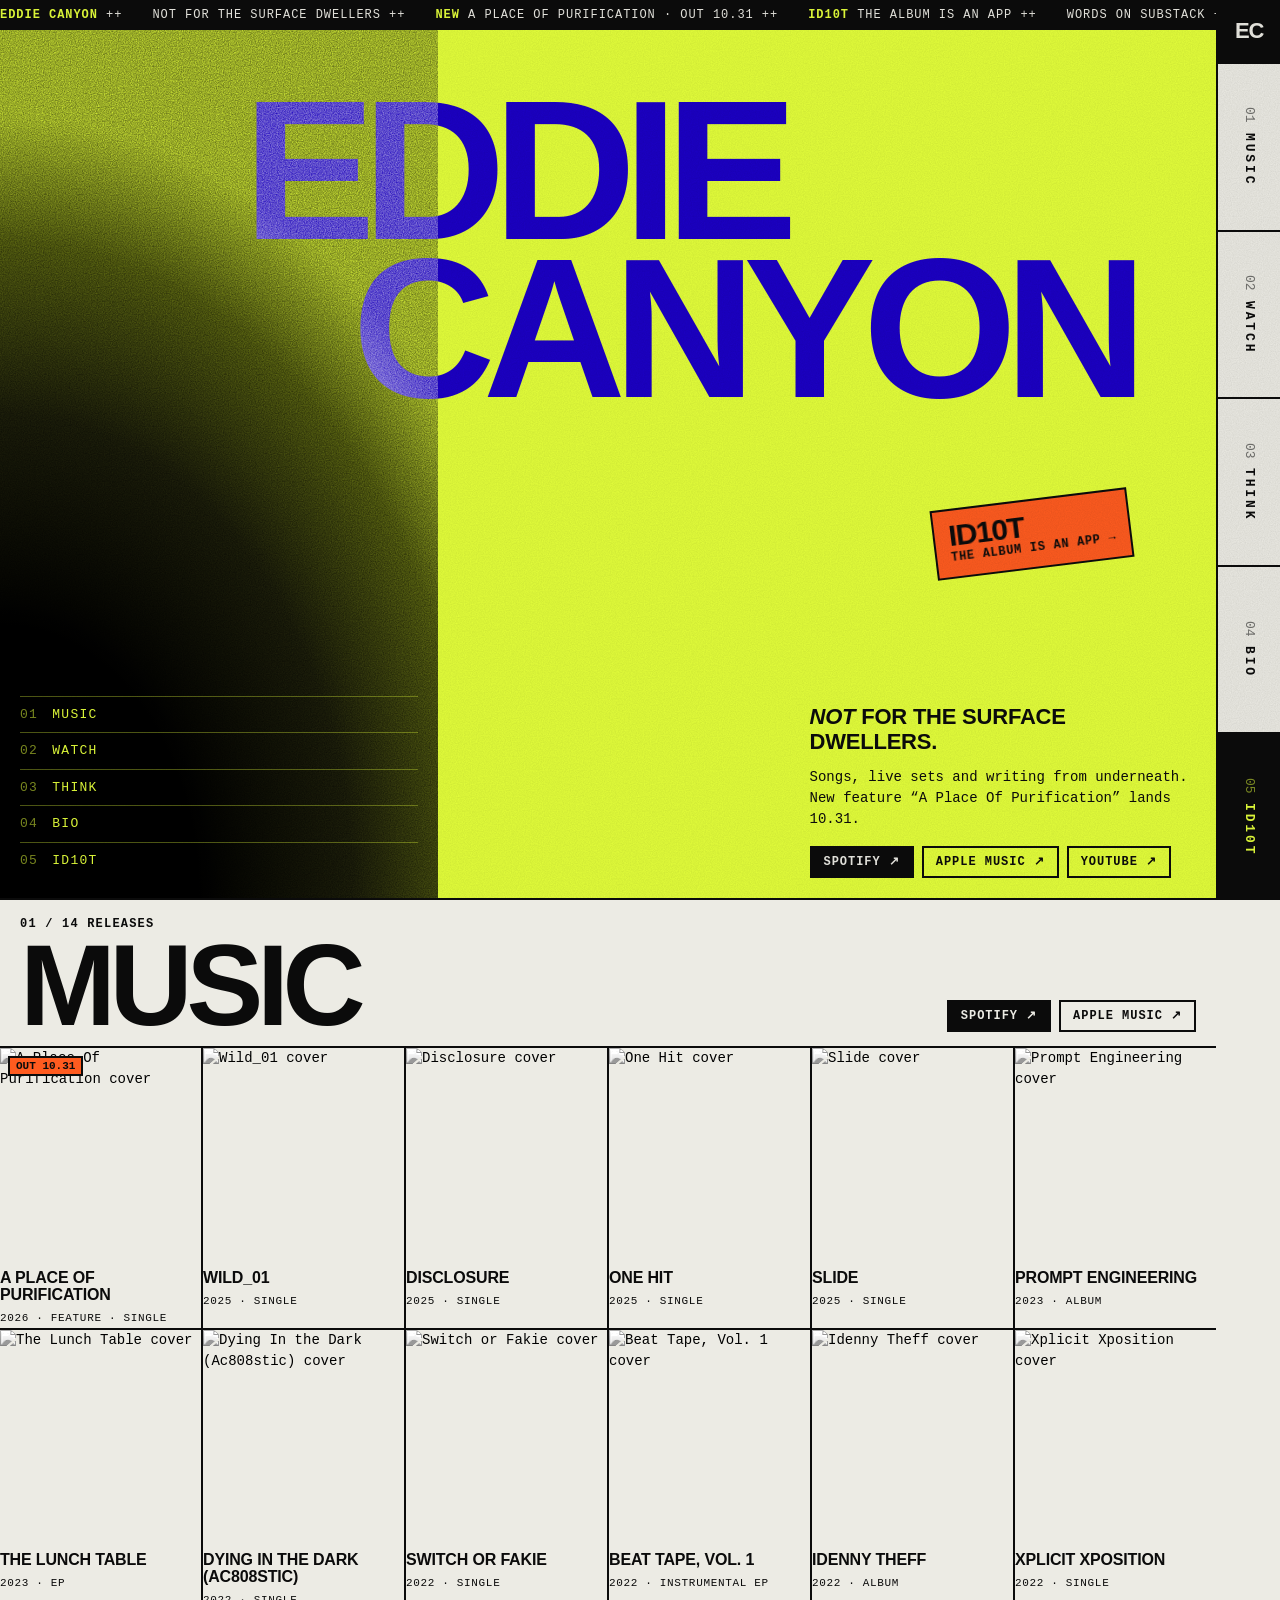
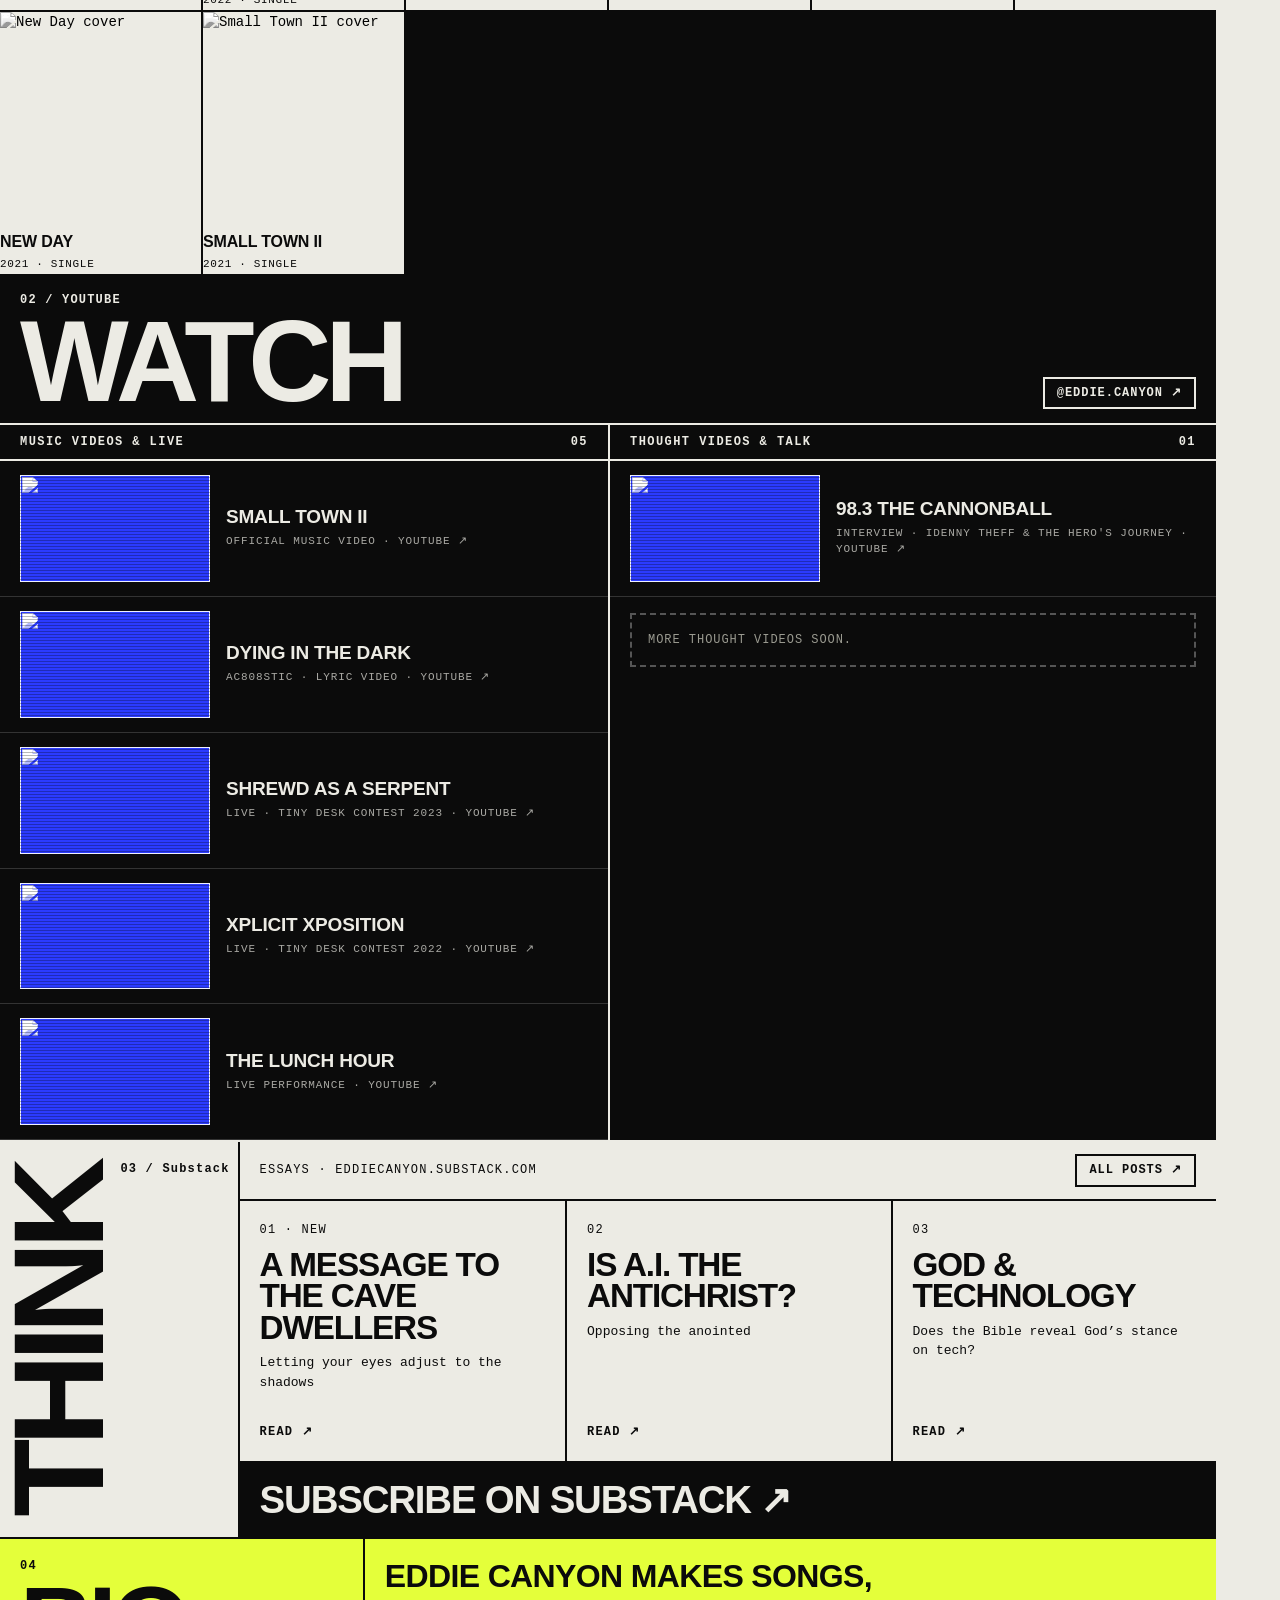
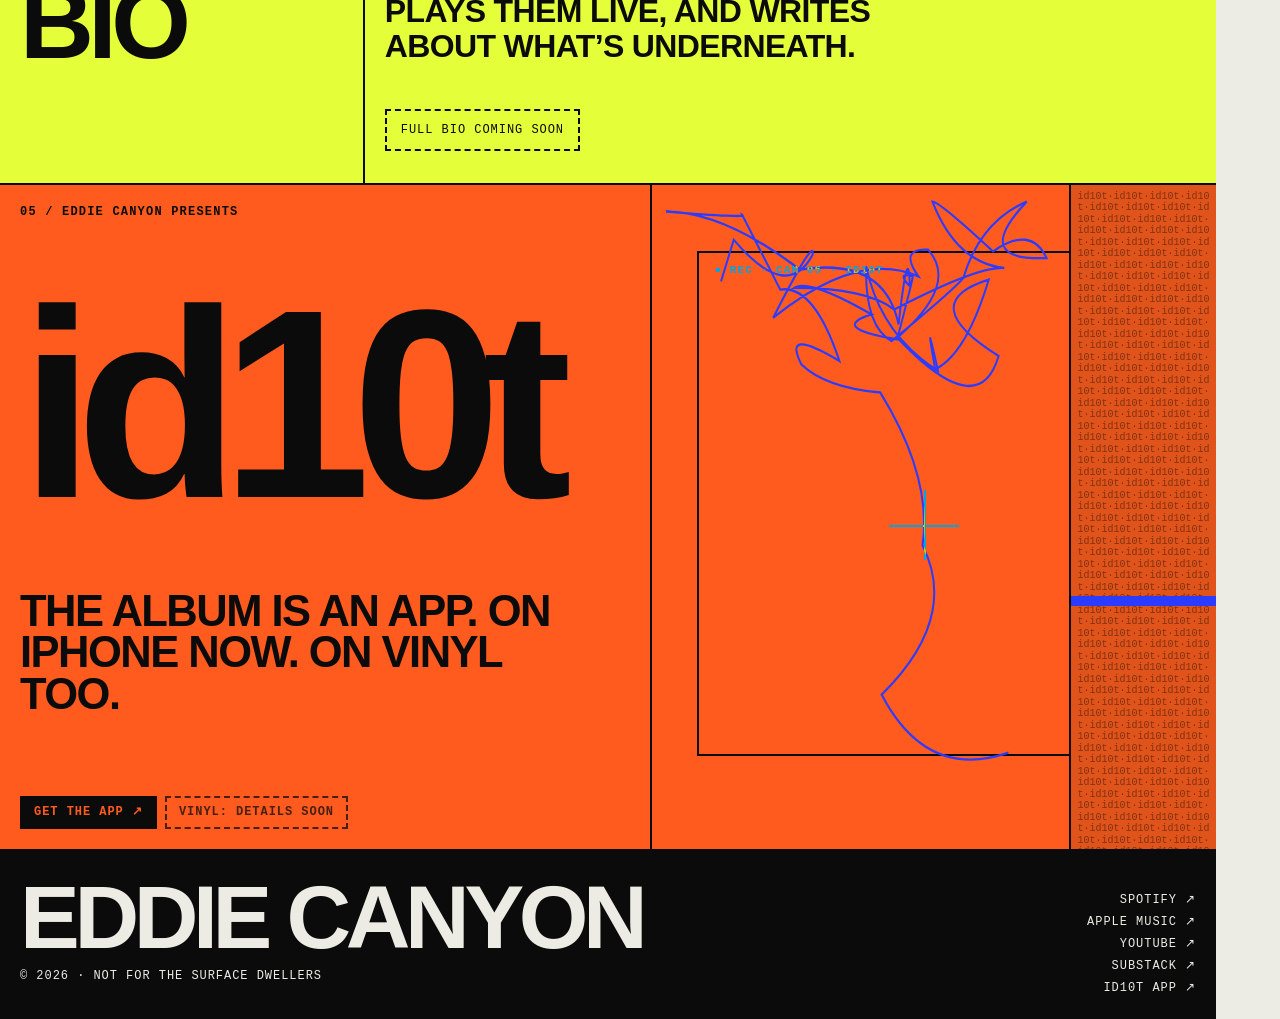
==== commit b7443299: "Brutal redesign from scratch: one page, rail nav, full discography - Single page: hero, music, watch" ====
--- a/index.html
+++ b/index.html
@@ -5,96 +5,222 @@
   <meta name="viewport" content="width=device-width, initial-scale=1">
   <title>Eddie Canyon</title>
   <meta name="description" content="Eddie Canyon: music, videos and writing. Not for the surface dwellers.">
-  <script>try{var s=new URLSearchParams(location.search).get("skin")||localStorage.getItem("ec-skin");if(s)document.documentElement.setAttribute("data-skin",s)}catch(e){}</script>
-  <link rel="preconnect" href="https://fonts.googleapis.com">
-  <link rel="preconnect" href="https://fonts.gstatic.com" crossorigin>
-  <link href="https://fonts.googleapis.com/css2?family=VT323&family=Pixelify+Sans:wght@400;700&family=Comic+Neue:wght@400;700&display=swap" rel="stylesheet">
-  <link rel="stylesheet" href="style.css">
-  <script src="script.js" defer></script>
+  <meta property="og:title" content="Eddie Canyon">
+  <meta property="og:description" content="Music, videos and writing. Not for the surface dwellers.">
+  <meta name="theme-color" content="#e4ff3a">
+  <link rel="stylesheet" href="style.css?v=11">
+  <script src="main.js?v=10" defer></script>
 </head>
 <body>
-  <div class="site">
-    <header class="masthead">
-      <h1 class="logo"><a href="./">EDDIE CANYON</a></h1>
-      <p class="tagline"><em>Not</em> for the surface dwellers</p>
-      <div class="marquee" aria-hidden="true"><span>★ welcome to the canyon ★ new music ★ live videos ★ words on substack ★ try a different skin ★ sign the guestbook (there is no guestbook) ★</span></div>
-      <div class="skins" role="group" aria-label="Site skin">
-        <span class="label">-- pick a skin --</span>
-        <button class="btn" type="button" data-skin-btn="95">Win95</button>
-        <button class="btn" type="button" data-skin-btn="geo">Geo</button>
-        <button class="btn" type="button" data-skin-btn="bbs">BBS</button>
-        <button class="btn" type="button" data-skin-btn="mac">Mac</button>
-        <button class="btn" type="button" data-skin-btn="y2k">Y2K</button>
-        <button class="btn" type="button" data-skin-btn="raw">Raw</button>
-      </div>
-    </header>
-
-    <nav class="nav bevel" aria-label="Main">
-      <h2>-- menu --</h2>
-      <ul>
-        <li><a class="btn" href="./" aria-current="page"><span class="ico">⌂</span>Home</a></li>
-        <li><a class="btn" href="listen.html"><span class="ico">♫</span>Listen</a></li>
-        <li><a class="btn" href="watch.html"><span class="ico">▶</span>Watch</a></li>
-        <li><a class="btn" href="https://eddiecanyon.substack.com" target="_blank" rel="noopener"><span class="ico">✎</span>Think<span class="ext">↗</span></a></li>
-      </ul>
-      <div class="badges" aria-hidden="true">
-        <span class="badge a">HTML 4 EVER</span>
-        <span class="badge b">Y2K<br>READY</span>
-        <span class="badge c">best viewed<br>with ears</span>
-      </div>
-    </nav>
-
-    <main>
-      <section class="window bevel">
-        <div class="titlebar"><span class="name">welcome.txt</span><span class="controls" aria-hidden="true"><i>_</i><i>□</i><i>×</i></span></div>
-        <div class="pane">
-          <h2>Hey, you made it down here.</h2>
-          <p>I'm Eddie Canyon. I make songs, play them live, and write about what's going on underneath. Have a look around, and try a different skin up top.</p>
-        </div>
-      </section>
-
-      <div class="previews">
-        <section class="window bevel">
-        <div class="titlebar"><span class="name">♫ now_playing.mp3</span><span class="controls" aria-hidden="true"><i>_</i><i>□</i><i>×</i></span></div>
-        <div class="pane">
-          <p class="blurb">Latest album: <b>Prompt Engineering</b></p>
-          <iframe class="spotify compact" title="Prompt Engineering on Spotify" src="https://open.spotify.com/embed/album/61uERX2yNqG7gBwaXOlmC6?utm_source=generator&amp;theme=0" allow="autoplay; clipboard-write; encrypted-media; fullscreen; picture-in-picture" loading="lazy"></iframe>
-          <a class="btn more" href="listen.html">All music →</a>
-        </div>
-      </section>
-        <section class="window bevel">
-        <div class="titlebar"><span class="name">▶ now_showing.avi</span><span class="controls" aria-hidden="true"><i>_</i><i>□</i><i>×</i></span></div>
-        <div class="pane">
-          <p class="blurb">Small Town II (Official Music Video)</p>
-          <div class="video"><iframe src="https://www.youtube.com/embed/wRlo8s12v7o" title="Small Town II (Official Music Video)" loading="lazy" allow="accelerometer; autoplay; clipboard-write; encrypted-media; gyroscope; picture-in-picture; web-share" allowfullscreen></iframe></div>
-          <a class="btn more" href="watch.html">All videos →</a>
-        </div>
-      </section>
-      </div>
-
-      <section class="window bevel" id="think">
-        <div class="titlebar"><span class="name">✎ think.txt — eddiecanyon.substack.com</span><span class="controls" aria-hidden="true"><i>_</i><i>□</i><i>×</i></span></div>
-        <div class="pane think">
-          <div>
-            <p class="blurb" style="margin-bottom:10px">Latest from the Substack</p>
-            <ul class="posts">
-              <li><a class="post inset" href="https://eddiecanyon.substack.com/p/a-message-to-the-cave-dwellers" target="_blank" rel="noopener"><b><span class="new">NEW</span>A Message To The Cave Dwellers</b><span>Letting Your Eyes Adjust To The Shadows</span></a></li>
-              <li><a class="post inset" href="https://eddiecanyon.substack.com/p/is-ai-the-antichrist" target="_blank" rel="noopener"><b>Is A.I. The AntiChrist?</b><span>Opposing the Anointed</span></a></li>
-              <li><a class="post inset" href="https://eddiecanyon.substack.com/p/god-and-technology" target="_blank" rel="noopener"><b>God &amp; Technology</b><span>Does the Bible Reveal God’s Stance on Tech?</span></a></li>
-            </ul>
-            <p style="margin:12px 0 0"><a class="btn more" href="https://eddiecanyon.substack.com" target="_blank" rel="noopener">Read on Substack ↗</a></p>
-          </div>
-          <div class="inset subscribe-wrap">
-            <iframe class="subscribe" title="Subscribe to Eddie Canyon on Substack" src="https://eddiecanyon.substack.com/embed" scrolling="no" loading="lazy"></iframe>
-          </div>
-        </div>
-      </section>
-    </main>
-
-    <footer class="foot">
-      <div class="counter" aria-hidden="true">000∞42</div>
-      <div>© 2026 Eddie Canyon · hand-coded HTML</div>
-    </footer>
-  </div>
+  <div class="ticker" aria-hidden="true"><div class="track"><span><b>Eddie Canyon</b> ++</span><span>Not for the surface dwellers ++</span><span><b>New</b> A Place Of Purification · out 10.31 ++</span><span><b>id10t</b> the album is an app ++</span><span>Words on Substack ++</span><span>Videos on YouTube ++</span><span><b>Eddie Canyon</b> ++</span><span>Not for the surface dwellers ++</span><span><b>New</b> A Place Of Purification · out 10.31 ++</span><span><b>id10t</b> the album is an app ++</span><span>Words on Substack ++</span><span>Videos on YouTube ++</span></div></div>
+
+  <nav class="rail" aria-label="Sections">
+    <a class="home" href="#top" aria-label="Top">EC</a>
+    <a href="#music" data-sec="music"><span class="n">01</span>Music</a>
+    <a href="#watch" data-sec="watch"><span class="n">02</span>Watch</a>
+    <a href="#think" data-sec="think"><span class="n">03</span>Think</a>
+    <a href="#bio" data-sec="bio"><span class="n">04</span>Bio</a>
+    <a href="#id10t" data-sec="id10t"><span class="n">05</span>id10t</a>
+  </nav>
+
+  <main id="top">
+    <section class="hero" aria-label="Intro">
+      <div class="dark">
+        <ol class="index">
+          <li><a href="#music"><span class="n">01</span>Music</a></li>
+          <li><a href="#watch"><span class="n">02</span>Watch</a></li>
+          <li><a href="#think"><span class="n">03</span>Think</a></li>
+          <li><a href="#bio"><span class="n">04</span>Bio</a></li>
+          <li><a href="#id10t"><span class="n">05</span>id10t</a></li>
+        </ol>
+      </div>
+      <h1><span>Eddie</span><span>Canyon</span></h1>
+      <a class="sticker" href="#id10t"><b>id10t</b>the album is an app →</a>
+      <div class="intro">
+        <p class="lede"><em>Not</em> for the surface dwellers.</p>
+        <p>Songs, live sets and writing from underneath. New feature “A Place Of Purification” lands 10.31.</p>
+        <div class="links">
+          <a class="tag solid" href="https://open.spotify.com/artist/7kMFNpUB2KM34UrnjFqYXP" target="_blank" rel="noopener">Spotify ↗</a>
+          <a class="tag" href="https://music.apple.com/us/artist/eddie-canyon/1583303151" target="_blank" rel="noopener">Apple Music ↗</a>
+          <a class="tag" href="https://www.youtube.com/@eddie.canyon" target="_blank" rel="noopener">YouTube ↗</a>
+        </div>
+      </div>
+    </section>
+
+    <section id="music" aria-labelledby="music-h">
+      <div class="head">
+        <h2 id="music-h"><span class="num">01 / 14 releases</span>Music</h2>
+        <div class="links">
+          <a class="tag solid" href="https://open.spotify.com/artist/7kMFNpUB2KM34UrnjFqYXP" target="_blank" rel="noopener">Spotify ↗</a>
+          <a class="tag" href="https://music.apple.com/us/artist/eddie-canyon/1583303151" target="_blank" rel="noopener">Apple Music ↗</a>
+        </div>
+      </div>
+      <div class="covers">
+        <a class="rel" href="https://music.apple.com/us/album/a-place-of-purification-feat-eddie-canyon-single/6825985346" target="_blank" rel="noopener">
+          <span class="flag">Out 10.31</span><img src="https://is1-ssl.mzstatic.com/image/thumb/Music211/v4/8e/a9/d9/8ea9d98c-56df-19a2-bda5-18b6f08df158/885000733093.png/600x600bb.jpg" alt="A Place Of Purification cover" loading="lazy" width="600" height="600">
+          <span class="cap"><b>A Place Of Purification</b>2026 · Feature · Single</span>
+        </a>
+        <a class="rel" href="https://music.apple.com/us/album/wild-01-single/1833144988" target="_blank" rel="noopener">
+          <img src="https://is1-ssl.mzstatic.com/image/thumb/Music211/v4/ef/38/57/ef385743-b8f3-48f6-d059-bb5e806ac73d/artwork.jpg/600x600bb.jpg" alt="Wild_01 cover" loading="lazy" width="600" height="600">
+          <span class="cap"><b>Wild_01</b>2025 · Single</span>
+        </a>
+        <a class="rel" href="https://music.apple.com/us/album/disclosure-single/1831331159" target="_blank" rel="noopener">
+          <img src="https://is1-ssl.mzstatic.com/image/thumb/Music221/v4/60/15/fa/6015fa0a-94eb-c159-731b-940f2a6d2899/artwork.jpg/600x600bb.jpg" alt="Disclosure cover" loading="lazy" width="600" height="600">
+          <span class="cap"><b>Disclosure</b>2025 · Single</span>
+        </a>
+        <a class="rel" href="https://music.apple.com/us/album/one-hit-single/1828250637" target="_blank" rel="noopener">
+          <img src="https://is1-ssl.mzstatic.com/image/thumb/Music211/v4/a2/27/53/a227531c-7a85-67e0-3a00-ce0c537b464c/artwork.jpg/600x600bb.jpg" alt="One Hit cover" loading="lazy" width="600" height="600">
+          <span class="cap"><b>One Hit</b>2025 · Single</span>
+        </a>
+        <a class="rel" href="https://music.apple.com/us/album/slide-single/1826706748" target="_blank" rel="noopener">
+          <img src="https://is1-ssl.mzstatic.com/image/thumb/Music221/v4/6b/d1/f1/6bd1f10a-fa2c-e649-fe2b-47d639a1bb23/artwork.jpg/600x600bb.jpg" alt="Slide cover" loading="lazy" width="600" height="600">
+          <span class="cap"><b>Slide</b>2025 · Single</span>
+        </a>
+        <a class="rel" href="https://music.apple.com/us/album/prompt-engineering/1719641035" target="_blank" rel="noopener">
+          <img src="https://is1-ssl.mzstatic.com/image/thumb/Music116/v4/e9/f5/38/e9f53818-e52d-9657-360c-aa9699002c85/artwork.jpg/600x600bb.jpg" alt="Prompt Engineering cover" loading="lazy" width="600" height="600">
+          <span class="cap"><b>Prompt Engineering</b>2023 · Album</span>
+        </a>
+        <a class="rel" href="https://music.apple.com/us/album/the-lunch-table-ep/1683331615" target="_blank" rel="noopener">
+          <img src="https://is1-ssl.mzstatic.com/image/thumb/Music126/v4/57/55/67/5755670c-c8a7-d168-f0eb-ea47d6404750/artwork.jpg/600x600bb.jpg" alt="The Lunch Table cover" loading="lazy" width="600" height="600">
+          <span class="cap"><b>The Lunch Table</b>2023 · EP</span>
+        </a>
+        <a class="rel" href="https://music.apple.com/us/album/dying-in-the-dark-ac808stic-version-single/1648848816" target="_blank" rel="noopener">
+          <img src="https://is1-ssl.mzstatic.com/image/thumb/Music112/v4/5d/11/19/5d1119bd-359c-e098-9c38-27f170d44894/artwork.jpg/600x600bb.jpg" alt="Dying In the Dark (Ac808stic) cover" loading="lazy" width="600" height="600">
+          <span class="cap"><b>Dying In the Dark (Ac808stic)</b>2022 · Single</span>
+        </a>
+        <a class="rel" href="https://music.apple.com/us/album/switch-or-fakie-single/1635338634" target="_blank" rel="noopener">
+          <img src="https://is1-ssl.mzstatic.com/image/thumb/Music112/v4/1f/da/02/1fda02ae-47ab-023e-d76d-32770495dbe9/artwork.jpg/600x600bb.jpg" alt="Switch or Fakie cover" loading="lazy" width="600" height="600">
+          <span class="cap"><b>Switch or Fakie</b>2022 · Single</span>
+        </a>
+        <a class="rel" href="https://music.apple.com/us/album/beat-tape-vol-1-instrumental-ep/1618328363" target="_blank" rel="noopener">
+          <img src="https://is1-ssl.mzstatic.com/image/thumb/Music122/v4/31/1d/df/311ddf7b-1995-f0b2-6c7e-cc10c074dc76/artwork.jpg/600x600bb.jpg" alt="Beat Tape, Vol. 1 cover" loading="lazy" width="600" height="600">
+          <span class="cap"><b>Beat Tape, Vol. 1</b>2022 · Instrumental EP</span>
+        </a>
+        <a class="rel" href="https://music.apple.com/us/album/idenny-theff/1608094179" target="_blank" rel="noopener">
+          <img src="https://is1-ssl.mzstatic.com/image/thumb/Music126/v4/f7/44/34/f74434cd-4a61-1067-0405-fa99f06757b3/artwork.jpg/600x600bb.jpg" alt="Idenny Theff cover" loading="lazy" width="600" height="600">
+          <span class="cap"><b>Idenny Theff</b>2022 · Album</span>
+        </a>
+        <a class="rel" href="https://music.apple.com/us/album/xplicit-xposition-single/1607684247" target="_blank" rel="noopener">
+          <img src="https://is1-ssl.mzstatic.com/image/thumb/Music116/v4/aa/5a/e1/aa5ae110-e70a-5823-c846-d9325f5935db/artwork.jpg/600x600bb.jpg" alt="Xplicit Xposition cover" loading="lazy" width="600" height="600">
+          <span class="cap"><b>Xplicit Xposition</b>2022 · Single</span>
+        </a>
+        <a class="rel" href="https://music.apple.com/us/album/new-day-single/1585691963" target="_blank" rel="noopener">
+          <img src="https://is1-ssl.mzstatic.com/image/thumb/Music125/v4/79/f1/e8/79f1e8d5-8f02-a983-e7d0-514225561854/artwork.jpg/600x600bb.jpg" alt="New Day cover" loading="lazy" width="600" height="600">
+          <span class="cap"><b>New Day</b>2021 · Single</span>
+        </a>
+        <a class="rel" href="https://music.apple.com/us/album/small-town-ii-single/1583311690" target="_blank" rel="noopener">
+          <img src="https://is1-ssl.mzstatic.com/image/thumb/Music115/v4/b5/2e/10/b52e10ca-b9aa-c90a-2cee-71c3a5644593/artwork.jpg/600x600bb.jpg" alt="Small Town II cover" loading="lazy" width="600" height="600">
+          <span class="cap"><b>Small Town II</b>2021 · Single</span>
+        </a>
+      </div>
+    </section>
+
+    <section id="watch" class="watch" aria-labelledby="watch-h">
+      <div class="head">
+        <h2 id="watch-h"><span class="num">02 / YouTube</span>Watch</h2>
+        <div class="links"><a class="tag" href="https://www.youtube.com/@eddie.canyon" target="_blank" rel="noopener">@eddie.canyon ↗</a></div>
+      </div>
+      <div class="cols">
+        <div>
+          <h3><span>Music videos &amp; live</span><span>05</span></h3>
+          <a class="vid" href="https://www.youtube.com/watch?v=wRlo8s12v7o" target="_blank" rel="noopener">
+            <span class="thumb"><img src="https://i.ytimg.com/vi/wRlo8s12v7o/hqdefault.jpg" alt="" loading="lazy" width="480" height="360"></span>
+            <span><b>Small Town II</b><small>Official music video · YouTube ↗</small></span>
+          </a>
+          <a class="vid" href="https://www.youtube.com/watch?v=ozxSg5i6p2E" target="_blank" rel="noopener">
+            <span class="thumb"><img src="https://i.ytimg.com/vi/ozxSg5i6p2E/hqdefault.jpg" alt="" loading="lazy" width="480" height="360"></span>
+            <span><b>Dying In The Dark</b><small>Ac808stic · lyric video · YouTube ↗</small></span>
+          </a>
+          <a class="vid" href="https://www.youtube.com/watch?v=kuzIMtQo6LI" target="_blank" rel="noopener">
+            <span class="thumb"><img src="https://i.ytimg.com/vi/kuzIMtQo6LI/hqdefault.jpg" alt="" loading="lazy" width="480" height="360"></span>
+            <span><b>Shrewd as a Serpent</b><small>Live · Tiny Desk Contest 2023 · YouTube ↗</small></span>
+          </a>
+          <a class="vid" href="https://www.youtube.com/watch?v=jV8ARlFi01k" target="_blank" rel="noopener">
+            <span class="thumb"><img src="https://i.ytimg.com/vi/jV8ARlFi01k/hqdefault.jpg" alt="" loading="lazy" width="480" height="360"></span>
+            <span><b>Xplicit Xposition</b><small>Live · Tiny Desk Contest 2022 · YouTube ↗</small></span>
+          </a>
+          <a class="vid" href="https://www.youtube.com/watch?v=3hEcjOW0pDw" target="_blank" rel="noopener">
+            <span class="thumb"><img src="https://i.ytimg.com/vi/3hEcjOW0pDw/hqdefault.jpg" alt="" loading="lazy" width="480" height="360"></span>
+            <span><b>The Lunch Hour</b><small>Live performance · YouTube ↗</small></span>
+          </a>
+        </div>
+        <div>
+          <h3><span>Thought videos &amp; talk</span><span>01</span></h3>
+          <a class="vid" href="https://www.youtube.com/watch?v=HnJ9pdTQI-I" target="_blank" rel="noopener">
+            <span class="thumb"><img src="https://i.ytimg.com/vi/HnJ9pdTQI-I/hqdefault.jpg" alt="" loading="lazy" width="480" height="360"></span>
+            <span><b>98.3 The Cannonball</b><small>Interview · Idenny Theff & the hero's journey · YouTube ↗</small></span>
+          </a>
+          <p class="slot">More thought videos soon.</p>
+        </div>
+      </div>
+    </section>
+
+    <section id="think" class="think" aria-labelledby="think-h">
+      <div class="side"><div><h2 id="think-h">Think</h2><span class="num">03 / Substack</span></div></div>
+      <div>
+        <div class="bar"><span>Essays · eddiecanyon.substack.com</span><a class="tag" href="https://eddiecanyon.substack.com" target="_blank" rel="noopener">All posts ↗</a></div>
+        <div class="posts">
+          <a class="post" href="https://eddiecanyon.substack.com/p/a-message-to-the-cave-dwellers" target="_blank" rel="noopener">
+            <span class="n">01 · NEW</span>
+            <b>A Message To The Cave Dwellers</b>
+            <span>Letting your eyes adjust to the shadows</span>
+            <em>Read ↗</em>
+          </a>
+          <a class="post" href="https://eddiecanyon.substack.com/p/is-ai-the-antichrist" target="_blank" rel="noopener">
+            <span class="n">02</span>
+            <b>Is A.I. The AntiChrist?</b>
+            <span>Opposing the anointed</span>
+            <em>Read ↗</em>
+          </a>
+          <a class="post" href="https://eddiecanyon.substack.com/p/god-and-technology" target="_blank" rel="noopener">
+            <span class="n">03</span>
+            <b>God &amp; Technology</b>
+            <span>Does the Bible reveal God’s stance on tech?</span>
+            <em>Read ↗</em>
+          </a>
+        </div>
+        <a class="subscribe" href="https://eddiecanyon.substack.com/subscribe" target="_blank" rel="noopener">Subscribe on Substack ↗</a>
+      </div>
+    </section>
+
+    <section id="bio" class="bio" aria-labelledby="bio-h">
+      <div class="label"><span class="num">04</span><h2 id="bio-h">Bio</h2></div>
+      <div class="text">
+        <!-- BIO: replace this block with the write-up -->
+        <p>Eddie Canyon makes songs, plays them live, and writes about what’s underneath.</p>
+        <p class="pending">Full bio coming soon</p>
+      </div>
+    </section>
+
+    <section id="id10t" class="id10t" aria-labelledby="id10t-h">
+      <div class="copy">
+        <span class="num">05 / Eddie Canyon presents</span>
+        <h2 id="id10t-h">id10t</h2>
+        <p class="lede">The album is an app. On iPhone now. On vinyl too.</p>
+        <div class="links">
+          <a class="tag solid" href="https://apps.apple.com/app/id10t/id6747997678" target="_blank" rel="noopener">Get the app ↗</a>
+          <span class="tag muted">Vinyl: details soon</span>
+        </div>
+      </div>
+      <div class="collage" aria-hidden="true">
+        <div class="art"><img src="https://is1-ssl.mzstatic.com/image/thumb/Purple221/v4/01/4d/f1/014df16e-9b99-dc6b-a782-4b6573fdda74/AppIcon-0-0-1x_U007ephone-0-1-85-220.png/48x48bb.jpg" alt="" width="48" height="48"></div>
+        <div class="glyphs">id10t·id10t·id10t·id10t·id10t·id10t·id10t·id10t·id10t·id10t·id10t·id10t·id10t·id10t·id10t·id10t·id10t·id10t·id10t·id10t·id10t·id10t·id10t·id10t·id10t·id10t·id10t·id10t·id10t·id10t·id10t·id10t·id10t·id10t·id10t·id10t·id10t·id10t·id10t·id10t·id10t·id10t·id10t·id10t·id10t·id10t·id10t·id10t·id10t·id10t·id10t·id10t·id10t·id10t·id10t·id10t·id10t·id10t·id10t·id10t·id10t·id10t·id10t·id10t·id10t·id10t·id10t·id10t·id10t·id10t·id10t·id10t·id10t·id10t·id10t·id10t·id10t·id10t·id10t·id10t·id10t·id10t·id10t·id10t·id10t·id10t·id10t·id10t·id10t·id10t·id10t·id10t·id10t·id10t·id10t·id10t·id10t·id10t·id10t·id10t·id10t·id10t·id10t·id10t·id10t·id10t·id10t·id10t·id10t·id10t·id10t·id10t·id10t·id10t·id10t·id10t·id10t·id10t·id10t·id10t·id10t·id10t·id10t·id10t·id10t·id10t·id10t·id10t·id10t·id10t·id10t·id10t·id10t·id10t·id10t·id10t·id10t·id10t·id10t·id10t·id10t·id10t·id10t·id10t·id10t·id10t·id10t·id10t·id10t·id10t·id10t·id10t·id10t·id10t·id10t·id10t·id10t·id10t·id10t·id10t·id10t·id10t·id10t·id10t·id10t·id10t·id10t·id10t·id10t·id10t·id10t·id10t·id10t·id10t·id10t·id10t·id10t·id10t·id10t·id10t·id10t·id10t·id10t·id10t·id10t·id10t·id10t·id10t·id10t·id10t·id10t·id10t·id10t·id10t·id10t·id10t·id10t·id10t·id10t·id10t·id10t·id10t·id10t·id10t·id10t·id10t·id10t·id10t·id10t·id10t·id10t·id10t·id10t·id10t·id10t·id10t·id10t·id10t·id10t·id10t·id10t·id10t·id10t·id10t·id10t·id10t·id10t·id10t·id10t·id10t·id10t·id10t·id10t·id10t·id10t·id10t·id10t·id10t·id10t·id10t·id10t·id10t·id10t·id10t·id10t·id10t·id10t·id10t·id10t·id10t·id10t·id10t·id10t·id10t·id10t·id10t·id10t·id10t·id10t·id10t·id10t·id10t·id10t·id10t·id10t·id10t·id10t·id10t·id10t·id10t·id10t·id10t·id10t·id10t·id10t·id10t·id10t·id10t·id10t·id10t·id10t·id10t·id10t·id10t·id10t·id10t·id10t·id10t·id10t·id10t·id10t·id10t·id10t·id10t·id10t·id10t·id10t·id10t·id10t·id10t·id10t·id10t·id10t·id10t·id10t·id10t·id10t·id10t·id10t·id10t·id10t·id10t·id10t·id10t·id10t·id10t·id10t·id10t·id10t·id10t·id10t·id10t·id10t·id10t·id10t·id10t·id10t·id10t·id10t·id10t·id10t·id10t·id10t·id10t·id10t·id10t·id10t·id10t·id10t·id10t·id10t·id10t·id10t·id10t·id10t·id10t·id10t·id10t·id10t·id10t·id10t·id10t·id10t·id10t·id10t·id10t·id10t·id10t·id10t·id10t·id10t·id10t·id10t·id10t·id10t·id10t·id10t·id10t·id10t·id10t·id10t·id10t·id10t·id10t·id10t·id10t·id10t·id10t·id10t·id10t·id10t·id10t·id10t·id10t·id10t·id10t·id10t·id10t·id10t·id10t·id10t·id10t·id10t·id10t·id10t·id10t·id10t·id10t·id10t·id10t·id10t·id10t·id10t·id10t·id10t·id10t·id10t·id10t·id10t·id10t·id10t·id10t·id10t·id10t·id10t·id10t·id10t·id10t·id10t·id10t·id10t·id10t·id10t·id10t·id10t·id10t·id10t·id10t·id10t·id10t·id10t·id10t·id10t·id10t·id10t·id10t·id10t·id10t·id10t·id10t·id10t·id10t·id10t·id10t·id10t·id10t·id10t·id10t·id10t·id10t·id10t·id10t·id10t·id10t·id10t·id10t·id10t·id10t·id10t·id10t·id10t·id10t·id10t·id10t·id10t·id10t·id10t·id10t·id10t·id10t·id10t·id10t·id10t·id10t·id10t·id10t·id10t·id10t·id10t·id10t·id10t·id10t·id10t·id10t·id10t·id10t·id10t·id10t·id10t·id10t·id10t·id10t·id10t·id10t·id10t·id10t·id10t·id10t·id10t·id10t·id10t·id10t·id10t·id10t·id10t·id10t·id10t·id10t·id10t·id10t·id10t·id10t·id10t·id10t·id10t·id10t·id10t·id10t·id10t·id10t·id10t·id10t·id10t·id10t·id10t·id10t·id10t·id10t·id10t·id10t·id10t·id10t·id10t·id10t·id10t·id10t·id10t·id10t·id10t·id10t·id10t·id10t·id10t·id10t·id10t·id10t·id10t·id10t·id10t·id10t·id10t·id10t·id10t·id10t·id10t·id10t·id10t·id10t·id10t·id10t·id10t·id10t·id10t·id10t·id10t·id10t·id10t·id10t·id10t·id10t·id10t·id10t·id10t·id10t·id10t·id10t·id10t·id10t·id10t·id10t·id10t·id10t·id10t·id10t·id10t·id10t·id10t·id10t·id10t·id10t·id10t·id10t·id10t·id10t·id10t·id10t·id10t·id10t·id10t·id10t·id10t·id10t·id10t·id10t·id10t·id10t·id10t·id10t·id10t·id10t·id10t·id10t·id10t·id10t·id10t·id10t·id10t·id10t·id10t·id10t·id10t·id10t·id10t·id10t·id10t·id10t·id10t·id10t·id10t·id10t·id10t·id10t·id10t·id10t·id10t·id10t·id10t·id10t·id10t·id10t·id10t·id10t·id10t·id10t·id10t·id10t·id10t·id10t·id10t·id10t·id10t·id10t·id10t·id10t·id10t·id10t·id10t·id10t·id10t·id10t·id10t·id10t·id10t·id10t·id10t·id10t·id10t·id10t·id10t·id10t·id10t·id10t·id10t·id10t·id10t·id10t·id10t·id10t·id10t·id10t·id10t·id10t·id10t·id10t·id10t·id10t·id10t·id10t·id10t·id10t·id10t·id10t·id10t·id10t·id10t·id10t·id10t·id10t·id10t·id10t·id10t·id10t·id10t·id10t·id10t·id10t·id10t·id10t·id10t·id10t·id10t·id10t·id10t·id10t·id10t·id10t·id10t·id10t·id10t·id10t·id10t·id10t·id10t·id10t·id10t·id10t·id10t·id10t·id10t·id10t·id10t·id10t·id10t·id10t·id10t·id10t·id10t·id10t·id10t·id10t·id10t·id10t·id10t·id10t·id10t·id10t·id10t·id10t·id10t·id10t·id10t·id10t·id10t·id10t·id10t·id10t·id10t·id10t·id10t·id10t·id10t·id10t·id10t·id10t·id10t·id10t·id10t·id10t·id10t·id10t·id10t·id10t·id10t·id10t·id10t·id10t·id10t·id10t·id10t·id10t·id10t·id10t·id10t·id10t·id10t·id10t·id10t·id10t·id10t·id10t·id10t·id10t·id10t·id10t·id10t·id10t·id10t·id10t·id10t·id10t·id10t·id10t·id10t·id10t·id10t·id10t·id10t·id10t·id10t·id10t·id10t·id10t·id10t·id10t·id10t·id10t·id10t·id10t·id10t·id10t·id10t·id10t·id10t·id10t·id10t·id10t·id10t·id10t·id10t·id10t·id10t·id10t·id10t·id10t·id10t·id10t·id10t·id10t·id10t·id10t·id10t·id10t·id10t·id10t·id10t·id10t·id10t·id10t·id10t·id10t·id10t·id10t·id10t·id10t·id10t·id10t·id10t·id10t·id10t·id10t·id10t·id10t·id10t·id10t·id10t·id10t·id10t·id10t·id10t·id10t·id10t·id10t·id10t·id10t·id10t·id10t·id10t·id10t·id10t·id10t·id10t·id10t·id10t·id10t·id10t·id10t·id10t·id10t·id10t·id10t·id10t·id10t·id10t·id10t·id10t·id10t·id10t·id10t·id10t·id10t·</div>
+        <svg class="scribble" viewBox="0 0 400 400" preserveAspectRatio="none"><path d="M49,58 58,33 Q96,71 114,42 Q116,30 86,80 Q146,39 189,55 Q175,38 196,39 Q218,60 174,92 Q232,144 246,103 Q186,71 239,57 Q223,102 201,111 Q193,73 203,112 Q162,90 152,49 Q151,85 170,94 Q213,64 221,56 Q233,22 266,10 Q226,46 280,44 Q269,24 242,40 Q204,10 199,10 Q216,47 250,50 Q231,49 172,75 Q152,62 101,62 Q111,56 156,78 Q125,86 174,93 Q186,54 185,55 Q173,52 183,61 Q182,32 175,84 Q165,43 105,51 Q51,16 10,16 Q69,20 64,18 Q64,18 91,63 Q115,60 133,106 Q92,85 106,108 Q123,122 162,125 Q199,176 192,217 Q218,261 163,307 Q195,359 253,342" fill="none" stroke="#2b3bff" stroke-width="1.4"/></svg>
+        <span class="hud">● Rec · cam 05 · id10t</span>
+        <span class="cross"></span>
+      </div>
+    </section>
+  </main>
+
+  <footer class="foot">
+    <div><div class="big">Eddie Canyon</div><p>© 2026 · Not for the surface dwellers</p></div>
+    <ul>
+      <li><a href="https://open.spotify.com/artist/7kMFNpUB2KM34UrnjFqYXP" target="_blank" rel="noopener">Spotify ↗</a></li>
+      <li><a href="https://music.apple.com/us/artist/eddie-canyon/1583303151" target="_blank" rel="noopener">Apple Music ↗</a></li>
+      <li><a href="https://www.youtube.com/@eddie.canyon" target="_blank" rel="noopener">YouTube ↗</a></li>
+      <li><a href="https://eddiecanyon.substack.com" target="_blank" rel="noopener">Substack ↗</a></li>
+      <li><a href="https://apps.apple.com/app/id10t/id6747997678" target="_blank" rel="noopener">id10t app ↗</a></li>
+    </ul>
+  </footer>
 </body>
 </html>
--- a/style.css
+++ b/style.css
@@ -1,805 +1,547 @@
-/* Eddie Canyon — old web, new phone.
-   Five skins, picked with the switcher in the masthead (script.js).
-   Every skin sets the same tokens; a few add their own rules at the bottom. */
-
-/* ============ skin: 95 (default) ============ */
+/* Eddie Canyon — brutal.
+   Raw structure, hard rules, system type, grain. No rounded corners, no soft shadows. */
+
 :root {
-  --pixel: "VT323", "Courier New", monospace;
-  --body-font: Verdana, Geneva, Tahoma, sans-serif;
-  --head-font: var(--pixel);
-  --btn-font: var(--pixel);
-  --title-font: var(--body-font);
-  --logo-font: var(--pixel);
-  --base-size: 15px;
-  --head-scale: 1;
-
-  --page-bg: #000;
-  --page-img:
-    radial-gradient(1px 1px at 12px 18px, #fff 50%, transparent 51%),
-    radial-gradient(1px 1px at 70px 90px, #ffd 50%, transparent 51%),
-    radial-gradient(1.5px 1.5px at 130px 40px, #fff 50%, transparent 51%),
-    radial-gradient(1px 1px at 160px 140px, #aaf 50%, transparent 51%),
-    radial-gradient(1px 1px at 40px 150px, #fff 50%, transparent 51%);
-  --page-size: 180px 180px;
-  --on-page: #fff;
-  --on-page-dim: #aaa;
-  --accent: #ffcc00;
-
-  --logo-color: #ffcc00;
-  --logo-fill: none;
-  --logo-shadow: 3px 3px 0 #a00, 6px 6px 0 #400;
-
-  --ink: #000;
-  --sub-ink: #333;
-  --link: #0000ee;
-  --visited: #551a8b;
-
-  --win-bg: #c0c0c0;
-  --win-bw: 2px;
-  --win-bs: solid;
-  --win-bc: #fff #404040 #404040 #fff;
-  --win-shadow: inset -1px -1px #808080, inset 1px 1px #dfdfdf;
-  --win-radius: 0;
-  --win-pad: 3px;
-
-  --title-bg: linear-gradient(90deg, #000080, #1084d0);
-  --title-ink: #fff;
-
-  --btn-bg: #c0c0c0;
-  --btn-ink: #000;
-  --btn-bw: 2px;
-  --btn-bs: solid;
-  --btn-bc: #fff #404040 #404040 #fff;
-  --btn-shadow: inset -1px -1px #808080, inset 1px 1px #dfdfdf;
-  --btn-radius: 0;
-  --btn-hover-bg: #ffcc00;
-  --btn-hover-ink: #000;
-  --btn-on-bg: #ffcc00;
-  --btn-on-ink: #000;
-  --btn-on-bc: #404040 #fff #fff #404040;
-  --btn-on-shadow: inset 1px 1px #808080;
-
-  --inset-bg: #fff;
-  --inset-bw: 2px;
-  --inset-bs: solid;
-  --inset-bc: #404040 #fff #fff #404040;
-  --inset-radius: 0;
-
-  --marquee-bg: #000;
-  --marquee-ink: #0f0;
-  --marquee-border: 2px inset #808080;
-}
-
-/* ============ skin: geo (homepage, 1997) ============ */
-:root[data-skin="geo"] {
-  --body-font: "Comic Sans MS", "Comic Neue", "Chalkboard SE", cursive;
-  --head-font: "Comic Sans MS", "Comic Neue", cursive;
-  --btn-font: "Comic Sans MS", "Comic Neue", cursive;
-  --title-font: "Comic Sans MS", "Comic Neue", cursive;
-  --logo-font: Impact, "Arial Black", sans-serif;
-  --head-scale: .8;
-
-  --page-bg: #1a0033;
-  --page-img:
-    radial-gradient(2px 2px at 20px 30px, #ff0 50%, transparent 51%),
-    radial-gradient(2px 2px at 90px 70px, #0ff 50%, transparent 51%),
-    radial-gradient(2px 2px at 50px 110px, #f0f 50%, transparent 51%),
-    radial-gradient(1px 1px at 110px 20px, #fff 50%, transparent 51%),
-    linear-gradient(45deg, #220044 25%, transparent 25%, transparent 75%, #220044 75%),
-    linear-gradient(45deg, #220044 25%, #1a0033 25%, #1a0033 75%, #220044 75%);
-  --page-size: 130px 130px, 130px 130px, 130px 130px, 130px 130px, 40px 40px, 40px 40px;
-  --on-page: #ffff66;
-  --on-page-dim: #ccf;
-  --accent: #ff00ff;
-
-  --logo-color: transparent;
-  --logo-fill: linear-gradient(90deg, #f00, #f90, #ff0, #0f0, #0cf, #90f, #f0f);
-  --logo-shadow: none;
-
-  --ink: #000;
-  --sub-ink: #606;
-  --link: #0000ff;
-  --visited: #990099;
-
-  --win-bg: #ffffcc;
-  --win-bw: 6px;
-  --win-bs: ridge;
-  --win-bc: #ff66ff;
-  --win-shadow: none;
-  --win-pad: 0;
-
-  --title-bg: linear-gradient(90deg, #ff9999, #ffcc66, #ffff99, #99ff99, #99ccff, #cc99ff);
-  --title-ink: #000;
-
-  --btn-bg: #00ffff;
-  --btn-ink: #000;
-  --btn-bw: 4px;
-  --btn-bs: outset;
-  --btn-bc: #00cccc;
-  --btn-shadow: none;
-  --btn-hover-bg: #ffff00;
-  --btn-hover-ink: #000;
-  --btn-on-bg: #ff66ff;
-  --btn-on-ink: #000;
-  --btn-on-bc: #cc33cc;
-  --btn-on-shadow: none;
-
-  --inset-bg: #fff;
-  --inset-bw: 3px;
-  --inset-bs: dashed;
-  --inset-bc: #00cc00;
-
-  --marquee-bg: #ffff00;
-  --marquee-ink: #ff0000;
-  --marquee-border: 3px ridge #ff66ff;
-}
-
-/* ============ skin: bbs (dial-up terminal) ============ */
-:root[data-skin="bbs"] {
-  --body-font: var(--pixel);
-  --head-font: var(--pixel);
-  --btn-font: var(--pixel);
-  --title-font: var(--pixel);
-  --base-size: 20px;
-
-  --page-bg: #020802;
-  --page-img: repeating-linear-gradient(0deg, rgba(0, 255, 80, .05) 0 1px, transparent 1px 3px);
-  --page-size: auto;
-  --on-page: #33ff66;
-  --on-page-dim: #1f9940;
-  --accent: #33ff66;
-
-  --logo-color: #33ff66;
-  --logo-shadow: 0 0 6px #33ff66, 0 0 18px #0a6;
-
-  --ink: #33ff66;
-  --sub-ink: #1fbf4c;
-  --link: #aaffcc;
-  --visited: #66cc99;
-
-  --win-bg: #020802;
-  --win-bw: 3px;
-  --win-bs: double;
-  --win-bc: #33ff66;
-  --win-shadow: 0 0 10px rgba(51, 255, 102, .25);
-  --win-pad: 0;
-
-  --title-bg: #33ff66;
-  --title-ink: #020802;
-
-  --btn-bg: #020802;
-  --btn-ink: #33ff66;
-  --btn-bw: 1px;
-  --btn-bs: solid;
-  --btn-bc: #33ff66;
-  --btn-shadow: none;
-  --btn-hover-bg: #33ff66;
-  --btn-hover-ink: #020802;
-  --btn-on-bg: #33ff66;
-  --btn-on-ink: #020802;
-  --btn-on-bc: #33ff66;
-  --btn-on-shadow: none;
-
-  --inset-bg: #020802;
-  --inset-bw: 1px;
-  --inset-bs: dashed;
-  --inset-bc: #1f9940;
-
-  --marquee-bg: #020802;
-  --marquee-ink: #33ff66;
-  --marquee-border: 1px solid #33ff66;
-}
-
-/* ============ skin: mac (1-bit, System 7) ============ */
-:root[data-skin="mac"] {
-  --body-font: Geneva, "Pixelify Sans", Verdana, sans-serif;
-  --head-font: "Pixelify Sans", Chicago, Charcoal, sans-serif;
-  --btn-font: "Pixelify Sans", Chicago, Charcoal, sans-serif;
-  --title-font: "Pixelify Sans", Chicago, Charcoal, sans-serif;
-  --logo-font: "Pixelify Sans", Chicago, Charcoal, sans-serif;
-  --base-size: 14px;
-  --head-scale: .8;
-
-  --page-bg: #fff;
-  --page-img: repeating-conic-gradient(#000 0 25%, #fff 0 50%);
-  --page-size: 2px 2px;
-  --on-page: #000;
-  --on-page-dim: #000;
-  --accent: #000;
-
-  --logo-color: #000;
-  --logo-shadow: none;
-
-  --ink: #000;
-  --sub-ink: #444;
-  --link: #000;
-  --visited: #000;
-
-  --win-bg: #fff;
-  --win-bw: 1px;
-  --win-bs: solid;
-  --win-bc: #000;
-  --win-shadow: 2px 2px 0 #000;
-  --win-pad: 0;
-
-  --title-bg: repeating-linear-gradient(#000 0 1px, #fff 1px 3px) 0 4px / 100% calc(100% - 8px) no-repeat, #fff;
-  --title-ink: #000;
-
-  --btn-bg: #fff;
-  --btn-ink: #000;
-  --btn-bw: 1px;
-  --btn-bs: solid;
-  --btn-bc: #000;
-  --btn-shadow: 1px 1px 0 #000;
-  --btn-radius: 6px;
-  --btn-hover-bg: #ddd;
-  --btn-hover-ink: #000;
-  --btn-on-bg: #000;
-  --btn-on-ink: #fff;
-  --btn-on-bc: #000;
-  --btn-on-shadow: none;
-
-  --inset-bg: #fff;
-  --inset-bw: 1px;
-  --inset-bs: solid;
-  --inset-bc: #000;
-
-  --marquee-bg: #fff;
-  --marquee-ink: #000;
-  --marquee-border: 1px solid #000;
-}
-
-/* ============ skin: y2k (chrome & aqua) ============ */
-:root[data-skin="y2k"] {
-  --body-font: Tahoma, Verdana, sans-serif;
-  --head-font: "Trebuchet MS", Tahoma, sans-serif;
-  --btn-font: "Trebuchet MS", Tahoma, sans-serif;
-  --title-font: "Trebuchet MS", Tahoma, sans-serif;
-  --logo-font: "Arial Black", "Trebuchet MS", sans-serif;
-  --head-scale: .75;
-
-  --page-bg: #b9d3f0;
-  --page-img:
-    radial-gradient(circle at 15% 20%, rgba(255, 255, 255, .7) 0 40px, transparent 41px),
-    radial-gradient(circle at 80% 10%, rgba(255, 255, 255, .45) 0 70px, transparent 71px),
-    radial-gradient(circle at 70% 75%, rgba(255, 255, 255, .35) 0 55px, transparent 56px),
-    linear-gradient(160deg, #e8f2fc, #9ec3ec 60%, #6d9fd8);
-  --page-size: 600px 600px, 600px 600px, 600px 600px, 100% 100%;
-  --on-page: #0b2a55;
-  --on-page-dim: #2d4f7c;
-  --accent: #0a66c2;
-
-  --logo-color: transparent;
-  --logo-fill: linear-gradient(180deg, #fff 0%, #c9d6e3 40%, #4b6584 50%, #9fb6cf 75%, #eef4fa 100%);
-  --logo-shadow: none;
-
-  --ink: #0b2240;
-  --sub-ink: #3b5677;
-  --link: #0a58c2;
-  --visited: #6a3fb5;
-
-  --win-bg: rgba(255, 255, 255, .88);
-  --win-bw: 1px;
-  --win-bs: solid;
-  --win-bc: #7fa2cf;
-  --win-shadow: 0 6px 18px rgba(0, 40, 100, .25);
-  --win-radius: 12px;
-  --win-pad: 0;
-
-  --title-bg: linear-gradient(#a6dcff, #3a9be8 50%, #1b72cc 51%, #5ab7ff);
-  --title-ink: #fff;
-
-  --btn-bg: linear-gradient(#ffffff, #dfe6ee 50%, #c7d1dd 51%, #eef2f7);
-  --btn-ink: #0b2240;
-  --btn-bw: 1px;
-  --btn-bs: solid;
-  --btn-bc: #8a9bb0;
-  --btn-shadow: 0 1px 2px rgba(0, 0, 0, .15);
-  --btn-radius: 999px;
-  --btn-hover-bg: linear-gradient(#c8ecff, #6cbcf5 50%, #3d9ae6 51%, #8fd2ff);
-  --btn-hover-ink: #04203f;
-  --btn-on-bg: linear-gradient(#a6dcff, #3a9be8 50%, #1b72cc 51%, #5ab7ff);
-  --btn-on-ink: #fff;
-  --btn-on-bc: #1b5fa8;
-  --btn-on-shadow: inset 0 1px 3px rgba(0, 0, 0, .3);
-
-  --inset-bg: #fff;
-  --inset-bw: 1px;
-  --inset-bs: solid;
-  --inset-bc: #b7c7da;
-  --inset-radius: 10px;
-
-  --marquee-bg: #0b2a55;
-  --marquee-ink: #7fe3ff;
-  --marquee-border: 1px solid #0b2a55;
-}
-
-/* ================= components ================= */
+  --ink: #0b0b0b;
+  --paper: #ecebe4;
+  --acid: #e4ff3a;
+  --signal: #ff5b1f;
+  --volt: #2b3bff;
+  --line: var(--ink);
+
+  --mono: ui-monospace, "SF Mono", Menlo, Consolas, "Courier New", monospace;
+  --grot: "Helvetica Neue", Helvetica, Arial, sans-serif;
+
+  --rail: 64px;
+  --ticker: 30px;
+  --pad: 20px;
+
+  --noise: url("data:image/svg+xml;utf8,<svg xmlns='http://www.w3.org/2000/svg' width='180' height='180'><filter id='n'><feTurbulence type='fractalNoise' baseFrequency='.85' numOctaves='2' stitchTiles='stitch'/><feColorMatrix values='0 0 0 0 0  0 0 0 0 0  0 0 0 0 0  0 0 0 .6 0'/></filter><rect width='100%' height='100%' filter='url(%23n)'/></svg>");
+}
 
 * { box-sizing: border-box; }
-html { -webkit-text-size-adjust: 100%; }
+html { scroll-behavior: smooth; -webkit-text-size-adjust: 100%; }
 
 body {
   margin: 0;
-  font-family: var(--body-font);
-  font-size: var(--base-size);
-  line-height: 1.5;
+  padding-right: var(--rail);
+  background: var(--paper);
   color: var(--ink);
-  background-color: var(--page-bg);
-  background-image: var(--page-img);
-  background-size: var(--page-size);
-  background-attachment: fixed;
-}
-
-a { color: var(--link); }
-a:visited { color: var(--visited); }
-
-/* ---------- page frame ---------- */
-
-.site {
-  max-width: 1040px;
-  margin: 0 auto;
-  padding: 16px;
-  display: grid;
-  grid-template-columns: 200px minmax(0, 1fr);
-  grid-template-areas:
-    "mast mast"
-    "nav  main"
-    "foot foot";
-  gap: 16px;
-}
-.masthead { grid-area: mast; text-align: center; }
-.nav      { grid-area: nav; }
-main      { grid-area: main; min-width: 0; }
-.foot     { grid-area: foot; }
-
-/* ---------- masthead ---------- */
-
-.logo {
-  margin: 8px 0 0;
-  font-family: var(--logo-font);
-  font-weight: 400;
-  font-size: clamp(52px, 11vw, 100px);
-  line-height: 1;
-  letter-spacing: 2px;
-  color: var(--logo-color);
-  background: var(--logo-fill);
-  -webkit-background-clip: text;
-  background-clip: text;
-  text-shadow: var(--logo-shadow);
-}
-.logo a, .logo a:visited { color: inherit; text-decoration: none; }
-
-.tagline {
-  margin: 6px 0 12px;
-  font-family: var(--head-font);
-  font-size: calc(26px * var(--head-scale));
-  color: var(--on-page);
-}
-.tagline em { color: var(--accent); font-style: normal; text-decoration: underline wavy #c00; }
-
-.marquee {
+  font: 14px/1.5 var(--mono);
+}
+
+/* film grain over everything */
+body::after {
+  content: "";
+  position: fixed;
+  inset: 0;
+  z-index: 200;
+  pointer-events: none;
+  background: var(--noise);
+  opacity: .16;
+  mix-blend-mode: multiply;
+}
+
+a { color: inherit; }
+:focus-visible { outline: 3px solid var(--volt); outline-offset: 2px; }
+img { display: block; max-width: 100%; }
+
+/* ---------- ticker ---------- */
+
+.ticker {
+  position: sticky;
+  top: 0;
+  z-index: 50;
+  height: var(--ticker);
   overflow: hidden;
   white-space: nowrap;
-  background: var(--marquee-bg);
-  color: var(--marquee-ink);
-  font-family: var(--pixel);
-  font-size: 22px;
-  border: var(--marquee-border);
-  border-radius: var(--win-radius);
-  padding: 2px 0;
-}
-.marquee span {
+  background: var(--ink);
+  color: var(--paper);
+  border-bottom: 2px solid var(--ink);
+  font-size: 12px;
+  line-height: var(--ticker);
+  text-transform: uppercase;
+  letter-spacing: .08em;
+}
+.ticker .track { display: inline-flex; animation: tick 48s linear infinite; }
+.ticker span { padding-right: 2.5em; }
+.ticker b { color: var(--acid); font-weight: 700; }
+@keyframes tick { to { transform: translateX(-50%); } }
+
+/* ---------- rail (section nav) ---------- */
+
+.rail {
+  position: fixed;
+  top: 0;
+  right: 0;
+  bottom: 0;
+  z-index: 60;
+  width: var(--rail);
+  display: flex;
+  flex-direction: column;
+  background: var(--paper);
+  border-left: 2px solid var(--ink);
+}
+.rail a {
+  flex: 1;
+  display: flex;
+  align-items: center;
+  justify-content: center;
+  gap: 10px;
+  writing-mode: vertical-rl;
+  text-decoration: none;
+  text-transform: uppercase;
+  font: 700 13px var(--mono);
+  letter-spacing: .22em;
+  border-bottom: 2px solid var(--ink);
+}
+.rail a:last-child { border-bottom: 0; }
+.rail a .n { font-weight: 400; opacity: .55; letter-spacing: 0; }
+.rail a:hover { background: var(--acid); }
+.rail a.on { background: var(--ink); color: var(--acid); }
+.rail a.home {
+  flex: 0 0 var(--rail);
+  writing-mode: horizontal-tb;
+  font: 900 22px/1 var(--grot);
+  letter-spacing: -.06em;
+  background: var(--ink);
+  color: var(--paper);
+}
+.rail a.home:hover { background: var(--signal); color: var(--ink); }
+
+/* ---------- shared bits ---------- */
+
+section { border-bottom: 2px solid var(--line); scroll-margin-top: var(--ticker); }
+
+.head {
+  display: flex;
+  flex-wrap: wrap;
+  align-items: flex-end;
+  justify-content: space-between;
+  gap: 12px 24px;
+  padding: 18px var(--pad) 14px;
+  border-bottom: 2px solid var(--line);
+}
+.head h2 {
+  margin: 0;
+  font: 900 clamp(52px, 9vw, 132px)/.82 var(--grot);
+  letter-spacing: -.055em;
+  text-transform: uppercase;
+}
+.head h2 .num {
+  display: block;
+  margin-bottom: 8px;
+  font: 700 12px/1 var(--mono);
+  letter-spacing: .1em;
+}
+.head .links { display: flex; flex-wrap: wrap; gap: 8px; }
+
+.tag {
   display: inline-block;
-  padding-left: 100%;
-  animation: scroll 24s linear infinite;
-}
-@keyframes scroll { to { transform: translateX(-100%); } }
-
-/* ---------- skin switcher ---------- */
-
-.skins {
+  padding: 7px 12px;
+  border: 2px solid currentColor;
+  font: 700 12px/1.2 var(--mono);
+  text-transform: uppercase;
+  letter-spacing: .08em;
+  text-decoration: none;
+}
+.tag:hover { background: var(--ink); color: var(--acid); border-color: var(--ink); }
+.tag.solid { background: var(--ink); color: var(--paper); border-color: var(--ink); }
+.tag.solid:hover { background: var(--acid); color: var(--ink); }
+.tag.muted { border-style: dashed; opacity: .75; }
+.tag.muted:hover { background: none; color: inherit; border-color: currentColor; }
+
+/* ---------- hero ---------- */
+
+.hero {
+  position: relative;
+  display: grid;
+  grid-template-columns: minmax(240px, 36%) 1fr;
+  min-height: calc(100svh - var(--ticker));
+  background: var(--acid);
+  overflow: hidden;
+}
+.hero .dark {
+  display: flex;
+  flex-direction: column;
+  justify-content: flex-end;
+  padding: var(--pad);
+  color: var(--acid);
+  background:
+    var(--noise),
+    radial-gradient(130% 90% at 0% 100%, #000 35%, #23250c 62%, #6d7a14 84%, var(--acid) 100%);
+}
+.hero h1 {
+  position: absolute;
+  top: 7%;
+  left: 20%;
+  z-index: 2;
+  margin: 0;
+  font: 900 clamp(76px, 15.5vw, 250px)/.8 var(--grot);
+  letter-spacing: -.065em;
+  text-transform: uppercase;
+  color: #fff;
+  mix-blend-mode: difference;
+}
+.hero h1 span { display: block; }
+.hero h1 span + span { padding-left: .55em; }
+
+.index { list-style: none; margin: 0; padding: 0; font-size: 13px; text-transform: uppercase; letter-spacing: .1em; }
+.index li { border-top: 1px solid rgba(228, 255, 58, .35); }
+.index a { display: flex; gap: 14px; padding: 8px 0; text-decoration: none; }
+.index a:hover { background: var(--acid); color: var(--ink); padding-left: 8px; }
+.index .n { opacity: .55; }
+
+.hero .intro {
+  align-self: end;
+  justify-self: end;
+  max-width: 46ch;
+  margin: 0 var(--pad) var(--pad);
+  position: relative;
+  z-index: 3;
+}
+.hero .intro p { margin: 0 0 12px; }
+.hero .intro .lede { font: 800 22px/1.15 var(--grot); letter-spacing: -.01em; text-transform: uppercase; }
+.hero .intro .links { display: flex; flex-wrap: wrap; gap: 8px; margin-top: 16px; }
+
+.sticker {
+  position: absolute;
+  top: 54%;
+  right: 7%;
+  z-index: 4;
+  padding: 10px 14px;
+  background: var(--signal);
+  border: 2px solid var(--ink);
+  font: 700 12px/1.3 var(--mono);
+  text-transform: uppercase;
+  letter-spacing: .06em;
+  text-decoration: none;
+  transform: rotate(-7deg);
+}
+.sticker b { display: block; font: 900 30px/1 var(--grot); letter-spacing: -.04em; }
+.sticker:hover { background: var(--ink); color: var(--signal); }
+
+/* ---------- music ---------- */
+
+.covers {
+  display: grid;
+  grid-template-columns: repeat(auto-fill, minmax(180px, 1fr));
+  gap: 2px;
+  background: var(--ink);
+}
+.rel {
+  position: relative;
+  display: block;
+  background: var(--paper);
+  text-decoration: none;
+}
+.rel img {
+  width: 100%;
+  height: auto;
+  aspect-ratio: 1;
+  object-fit: cover;
+  filter: grayscale(1) contrast(1.3);
+}
+.rel:hover { background: var(--acid); }
+.rel:hover img { filter: none; }
+.rel .cap { padding: 8px 10px 12px; font-size: 11px; text-transform: uppercase; letter-spacing: .06em; }
+.rel .cap b {
+  display: block;
+  margin-bottom: 3px;
+  font: 800 16px/1.05 var(--grot);
+  letter-spacing: -.01em;
+}
+.flag {
+  position: absolute;
+  top: 8px;
+  left: 8px;
+  padding: 2px 6px;
+  background: var(--signal);
+  border: 2px solid var(--ink);
+  font: 700 11px var(--mono);
+  text-transform: uppercase;
+  z-index: 2;
+}
+
+/* ---------- watch ---------- */
+
+.watch { --line: var(--paper); background: var(--ink); color: var(--paper); }
+.watch .tag:hover { background: var(--acid); color: var(--ink); border-color: var(--acid); }
+
+.cols { display: grid; grid-template-columns: 1fr 1fr; }
+.cols > div + div { border-left: 2px solid var(--line); }
+.cols h3 {
+  display: flex;
+  justify-content: space-between;
+  margin: 0;
+  padding: 10px var(--pad);
+  border-bottom: 2px solid var(--line);
+  font: 700 12px var(--mono);
+  text-transform: uppercase;
+  letter-spacing: .12em;
+}
+.vid {
+  display: grid;
+  grid-template-columns: 190px 1fr;
+  gap: 16px;
+  align-items: center;
+  padding: 14px var(--pad);
+  border-bottom: 1px solid #333;
+  text-decoration: none;
+}
+.vid:hover { background: #17170f; }
+.thumb { position: relative; aspect-ratio: 16 / 9; overflow: hidden; background: var(--volt); }
+.thumb img {
+  width: 100%;
+  height: 100%;
+  object-fit: cover;
+  filter: grayscale(1) contrast(1.5) brightness(1.05);
+  mix-blend-mode: screen;
+}
+.thumb::after {
+  content: "";
+  position: absolute;
+  inset: 0;
+  background: repeating-linear-gradient(transparent 0 2px, rgba(0, 0, 0, .28) 2px 3px);
+}
+.vid:hover .thumb img { filter: none; mix-blend-mode: normal; }
+.vid b { display: block; font: 800 19px/1.05 var(--grot); text-transform: uppercase; letter-spacing: -.01em; }
+.vid small { display: block; margin-top: 6px; font-size: 11px; text-transform: uppercase; letter-spacing: .08em; opacity: .7; }
+.slot {
+  margin: 16px var(--pad);
+  padding: 16px;
+  border: 2px dashed #555;
+  color: #9a9a90;
+  font-size: 12px;
+  text-transform: uppercase;
+  letter-spacing: .08em;
+}
+
+/* ---------- think ---------- */
+
+.think { display: grid; grid-template-columns: auto 1fr; }
+.think .side {
+  border-right: 2px solid var(--line);
+  padding: var(--pad) 8px;
   display: flex;
   justify-content: center;
+}
+.think .side > div { display: flex; }
+.think .side h2 {
+  margin: 0;
+  writing-mode: vertical-rl;
+  transform: rotate(180deg);
+  font: 900 clamp(64px, 10vw, 150px)/.8 var(--grot);
+  letter-spacing: -.06em;
+  text-transform: uppercase;
+}
+.think .side .num { font: 700 12px var(--mono); letter-spacing: .1em; display: block; margin-left: 10px; }
+.think .bar {
+  display: flex;
+  flex-wrap: wrap;
+  justify-content: space-between;
   align-items: center;
-  flex-wrap: wrap;
-  gap: 6px;
-  margin-top: 10px;
-}
-.skins .label {
-  font-family: var(--pixel);
-  font-size: 20px;
-  color: var(--on-page);
-}
-.skins .btn { min-height: 34px; min-width: 56px; padding: 2px 10px; font-size: 18px; justify-content: center; }
-
-/* ---------- bevels / windows ---------- */
-
-.bevel {
-  background: var(--win-bg);
-  border-width: var(--win-bw);
-  border-style: var(--win-bs);
-  border-color: var(--win-bc);
-  border-radius: var(--win-radius);
-  box-shadow: var(--win-shadow);
-}
-
-.window { margin-bottom: 16px; padding: var(--win-pad); overflow: hidden; }
-.titlebar {
-  display: flex;
-  align-items: center;
-  gap: 8px;
-  min-height: 24px;
-  padding: 3px 4px 3px 8px;
-  background: var(--title-bg);
-  color: var(--title-ink);
-  font-family: var(--title-font);
-  font-weight: bold;
-  font-size: 14px;
-}
-.titlebar .name { flex: 1; min-width: 0; overflow: hidden; text-overflow: ellipsis; white-space: nowrap; }
-.controls { display: flex; gap: 2px; }
-.controls i {
-  width: 18px; height: 16px;
-  display: grid; place-items: center;
-  font-style: normal; font-size: 11px; line-height: 1;
-  color: #000; background: #c0c0c0;
-  border: 1px solid;
-  border-color: #fff #404040 #404040 #fff;
-}
-.pane { padding: 14px 16px; }
-.pane > :first-child { margin-top: 0; }
-.pane > :last-child { margin-bottom: 0; }
-.pane h2 {
-  font-family: var(--head-font);
-  font-weight: 400;
-  font-size: calc(30px * var(--head-scale));
-  line-height: 1.15;
-  margin: 0 0 6px;
-}
-
-.inset {
-  background: var(--inset-bg);
-  border-width: var(--inset-bw);
-  border-style: var(--inset-bs);
-  border-color: var(--inset-bc);
-  border-radius: var(--inset-radius);
-}
-
-/* ---------- nav + buttons ---------- */
-
-.nav { align-self: start; padding: 10px; }
-.nav h2 {
-  margin: 0 0 8px;
-  font-family: var(--head-font);
-  font-weight: 400;
-  font-size: calc(22px * var(--head-scale));
-}
-.nav ul { list-style: none; margin: 0; padding: 0; display: grid; gap: 8px; }
-
-.btn,
-.btn:visited {
-  display: flex;
-  align-items: center;
-  gap: 8px;
-  min-height: 44px;
-  padding: 6px 12px;
-  font: inherit;
-  font-family: var(--btn-font);
-  font-size: 22px;
-  line-height: 1.1;
-  color: var(--btn-ink);
-  text-decoration: none;
-  cursor: pointer;
-  background: var(--btn-bg);
-  border-width: var(--btn-bw);
-  border-style: var(--btn-bs);
-  border-color: var(--btn-bc);
-  border-radius: var(--btn-radius);
-  box-shadow: var(--btn-shadow);
-}
-.btn:hover { background: var(--btn-hover-bg); color: var(--btn-hover-ink); }
-.btn:active,
-.btn[aria-current="page"],
-.btn[aria-pressed="true"] {
-  background: var(--btn-on-bg);
-  color: var(--btn-on-ink);
-  border-color: var(--btn-on-bc);
-  box-shadow: var(--btn-on-shadow);
-}
-.btn:focus-visible { outline: 2px dotted currentColor; outline-offset: -6px; }
-.btn .ico { width: 1.2em; text-align: center; }
-.btn .ext { margin-left: auto; font-size: .8em; }
-
-.badges { margin-top: 14px; display: grid; gap: 6px; justify-items: center; }
-.badge {
-  width: 88px; height: 31px;
-  display: grid; place-items: center;
-  font-family: var(--pixel); font-size: 15px; line-height: 1;
-  text-align: center;
-  border: 1px solid #000;
-}
-.badge.a { background: #000; color: #0f0; }
-.badge.b { background: #ffcc00; color: #000; }
-.badge.c { background: linear-gradient(#fff, #99f); color: #006; }
-
-/* ---------- home previews ---------- */
-
-.previews { display: grid; grid-template-columns: repeat(2, minmax(0, 1fr)); gap: 16px; margin-bottom: 16px; }
-.previews .window { margin-bottom: 0; display: flex; flex-direction: column; }
-.previews .pane { flex: 1; display: flex; flex-direction: column; gap: 10px; }
-.previews .pane .more { margin-top: auto; }
-.more { align-self: flex-start; }
-
-.blurb { margin: 0; font-size: .9em; color: var(--sub-ink); }
-
-.think { display: grid; grid-template-columns: minmax(0, 1fr) minmax(0, 1fr); gap: 16px; align-items: start; }
-.posts { list-style: none; margin: 0; padding: 0; display: grid; gap: 8px; }
-.post,
-.post:visited {
+  gap: 10px;
+  padding: 12px var(--pad);
+  border-bottom: 2px solid var(--line);
+  font-size: 12px;
+  text-transform: uppercase;
+  letter-spacing: .1em;
+}
+.posts { display: grid; grid-template-columns: repeat(3, minmax(0, 1fr)); }
+.post {
+  display: flex;
+  flex-direction: column;
+  gap: 10px;
+  min-height: 260px;
+  padding: var(--pad);
+  text-decoration: none;
+}
+.post + .post { border-left: 2px solid var(--line); }
+.post .n { font-size: 12px; letter-spacing: .1em; }
+.post b { font: 900 clamp(24px, 2.6vw, 34px)/.95 var(--grot); letter-spacing: -.035em; text-transform: uppercase; }
+.post span { font-size: 13px; }
+.post em { margin-top: auto; font-style: normal; font-weight: 700; font-size: 12px; text-transform: uppercase; letter-spacing: .1em; }
+.post:hover { background: var(--ink); color: var(--acid); }
+.subscribe {
   display: block;
-  padding: 10px 12px;
-  color: var(--ink);
-  text-decoration: none;
-}
-.post:hover { background: var(--btn-hover-bg); color: var(--btn-hover-ink); }
-.post b { display: block; font-family: var(--head-font); font-weight: 700; font-size: 1.05em; line-height: 1.2; }
-.post span { display: block; font-size: .85em; color: var(--sub-ink); }
-.post:hover span { color: inherit; }
-.subscribe { width: 100%; height: 320px; border: 0; background: #fff; display: block; }
-.subscribe-wrap { padding: 0; overflow: hidden; }
-
-.new {
+  padding: 18px var(--pad);
+  border-top: 2px solid var(--line);
+  background: var(--ink);
+  color: var(--paper);
+  font: 900 clamp(22px, 3vw, 40px)/1 var(--grot);
+  letter-spacing: -.03em;
+  text-transform: uppercase;
+  text-decoration: none;
+}
+.subscribe:hover { background: var(--acid); color: var(--ink); }
+
+/* ---------- bio ---------- */
+
+.bio { display: grid; grid-template-columns: minmax(200px, 30%) 1fr; background: var(--acid); }
+.bio .label { padding: var(--pad); border-right: 2px solid var(--line); }
+.bio .label h2 { margin: 0; font: 900 clamp(52px, 8vw, 120px)/.82 var(--grot); letter-spacing: -.055em; text-transform: uppercase; }
+.bio .label .num { display: block; margin-bottom: 8px; font: 700 12px var(--mono); letter-spacing: .1em; }
+.bio .text { padding: var(--pad); max-width: 68ch; }
+.bio .text p:first-child { margin-top: 0; font: 800 clamp(22px, 2.6vw, 32px)/1.1 var(--grot); letter-spacing: -.02em; text-transform: uppercase; }
+.bio .pending {
   display: inline-block;
-  padding: 0 4px;
-  margin-right: 6px;
-  font-family: var(--pixel);
-  font-size: 16px;
-  font-weight: 400;
-  line-height: 1.2;
+  padding: 10px 14px;
+  border: 2px dashed var(--ink);
+  font-size: 12px;
+  text-transform: uppercase;
+  letter-spacing: .08em;
+}
+
+/* ---------- id10t ---------- */
+
+.id10t {
+  position: relative;
+  display: grid;
+  grid-template-columns: 1.15fr 1fr;
+  min-height: 74vh;
+  background: var(--signal);
+  overflow: hidden;
+}
+.id10t .copy { position: relative; z-index: 2; padding: var(--pad); display: flex; flex-direction: column; justify-content: space-between; gap: 24px; }
+.id10t .num { font: 700 12px var(--mono); letter-spacing: .1em; text-transform: uppercase; }
+.id10t h2 {
+  margin: 0;
+  font: 900 clamp(110px, 21vw, 340px)/.78 var(--grot);
+  letter-spacing: -.07em;
+  text-transform: lowercase;
+}
+.id10t .lede { margin: 0; max-width: 24ch; font: 900 clamp(26px, 3.4vw, 46px)/.95 var(--grot); letter-spacing: -.035em; text-transform: uppercase; }
+.id10t .links { display: flex; flex-wrap: wrap; gap: 8px; }
+.id10t .tag.solid { background: var(--ink); color: var(--signal); }
+.id10t .tag.solid:hover { background: var(--paper); color: var(--ink); }
+
+.collage { position: relative; border-left: 2px solid var(--ink); min-height: 420px; }
+.collage .art {
+  position: absolute;
+  inset: 10% 22% 14% 8%;
+  border: 2px solid var(--ink);
+  background: var(--signal);
+  overflow: hidden;
+}
+.collage .art img {
+  width: 100%;
+  height: 100%;
+  object-fit: cover;
+  image-rendering: pixelated;
+  filter: grayscale(1) brightness(2.2) contrast(1.5);
+  mix-blend-mode: multiply;
+}
+.collage .glyphs {
+  position: absolute;
+  top: 0;
+  right: 0;
+  bottom: 0;
+  width: 26%;
+  padding: 6px;
+  overflow: hidden;
+  border-left: 2px solid var(--ink);
+  background: #e0541c;
+  color: rgba(0, 0, 0, .42);
+  font: 10px/1.15 var(--mono);
+  word-break: break-all;
+}
+.collage .glyphs::after {
+  content: "";
+  position: absolute;
+  left: 0;
+  right: 0;
+  top: 62%;
+  height: 10px;
+  background: var(--volt);
+}
+.collage .scribble { position: absolute; inset: 0; width: 100%; height: 100%; pointer-events: none; }
+.hud {
+  position: absolute;
+  top: 12%;
+  left: 11%;
+  z-index: 2;
   color: #fff;
-  background: #c00;
-  vertical-align: middle;
-  animation: blink 1.2s steps(1) infinite;
-}
-@keyframes blink { 50% { opacity: 0; } }
-
-/* ---------- media ---------- */
-
-.album { display: grid; gap: 10px; }
-.album iframe, .spotify { width: 100%; height: 352px; border: 0; display: block; border-radius: 12px; }
-.links { display: flex; flex-wrap: wrap; gap: 8px; }
-.links .btn { font-size: 19px; min-height: 40px; }
-
-.video { position: relative; aspect-ratio: 16 / 9; background: #000; }
-.video iframe { position: absolute; inset: 0; width: 100%; height: 100%; border: 0; }
-
-.grid-2 { display: grid; grid-template-columns: repeat(2, minmax(0, 1fr)); gap: 16px; margin-bottom: 16px; }
-.grid-2 .window { margin-bottom: 0; }
+  font: 700 11px var(--mono);
+  letter-spacing: .1em;
+  text-transform: uppercase;
+  mix-blend-mode: difference;
+}
+.cross { position: absolute; left: 42%; top: 46%; width: 70px; height: 70px; z-index: 2; mix-blend-mode: difference; }
+.cross::before, .cross::after { content: ""; position: absolute; background: #fff; }
+.cross::before { left: 50%; top: 0; bottom: 0; width: 2px; }
+.cross::after { top: 50%; left: 0; right: 0; height: 2px; }
 
 /* ---------- footer ---------- */
 
 .foot {
-  text-align: center;
-  color: var(--on-page-dim);
+  display: grid;
+  grid-template-columns: 1fr auto;
+  gap: 16px;
+  align-items: end;
+  padding: 28px var(--pad) 22px;
+  background: var(--ink);
+  color: var(--paper);
   font-size: 12px;
-  padding: 8px 0 24px;
-}
-.counter {
-  display: inline-block;
-  margin-bottom: 8px;
-  padding: 2px 6px;
-  font-family: var(--pixel);
-  font-size: 22px;
-  letter-spacing: 3px;
-  color: #f33;
-  background: #000;
-  border: 2px inset #808080;
-}
-
-/* ================= skin-specific touches ================= */
-
-/* geo */
-[data-skin="geo"] .logo { -webkit-text-stroke: 2px #000; letter-spacing: 1px; filter: drop-shadow(4px 4px 0 #000); }
-[data-skin="geo"] .controls { display: none; }
-[data-skin="geo"] .titlebar { justify-content: center; text-align: center; }
-[data-skin="geo"] .titlebar .name { flex: 0 1 auto; }
-[data-skin="geo"] .btn { font-weight: bold; }
-[data-skin="geo"] .tagline { text-shadow: 2px 2px 0 #f0f; }
-
-/* bbs */
-[data-skin="bbs"] body { text-shadow: 0 0 3px rgba(51, 255, 102, .45); }
-[data-skin="bbs"] .controls { display: none; }
-[data-skin="bbs"] .titlebar { font-size: 20px; font-weight: 400; text-shadow: none; }
-[data-skin="bbs"] .titlebar .name::before { content: "[ "; }
-[data-skin="bbs"] .titlebar .name::after { content: " ]"; }
-[data-skin="bbs"] .nav .btn::before { content: ">"; opacity: 0; }
-[data-skin="bbs"] .nav .btn:hover::before,
-[data-skin="bbs"] .nav .btn[aria-current="page"]::before { opacity: 1; }
-[data-skin="bbs"] .post b { font-weight: 400; font-size: 1.15em; }
-[data-skin="bbs"] .badge { background: #020802; color: #33ff66; border-color: #33ff66; }
-[data-skin="bbs"] .counter { color: #33ff66; border: 1px solid #33ff66; background: #020802; }
-[data-skin="bbs"] .tagline em { color: #020802; background: #33ff66; text-decoration: none; padding: 0 4px; }
-[data-skin="bbs"] .new { background: #33ff66; color: #020802; }
-
-/* mac */
-[data-skin="mac"] .masthead,
-[data-skin="mac"] .foot {
-  background: #fff;
-  border: 1px solid #000;
-  box-shadow: 2px 2px 0 #000;
-  padding: 10px 12px 14px;
-}
-[data-skin="mac"] .foot { padding: 10px; }
-[data-skin="mac"] .logo { letter-spacing: 0; }
-[data-skin="mac"] .tagline em { color: #000; text-decoration: underline; }
-[data-skin="mac"] .titlebar { justify-content: center; border-bottom: 1px solid #000; padding: 2px 6px; }
-[data-skin="mac"] .titlebar .name { flex: 0 1 auto; background: #fff; padding: 0 8px; font-weight: 400; }
-[data-skin="mac"] .controls { display: none; }
-[data-skin="mac"] .badge { background: #fff; color: #000; }
-[data-skin="mac"] .counter { color: #000; background: #fff; border: 1px solid #000; }
-[data-skin="mac"] .new { background: #000; }
-[data-skin="mac"] .post:hover { background: #000; color: #fff; }
-
-/* y2k */
-[data-skin="y2k"] .logo { font-style: italic; letter-spacing: -1px; filter: drop-shadow(0 3px 2px rgba(0, 30, 80, .45)); font-size: clamp(40px, 9vw, 84px); }
-[data-skin="y2k"] .titlebar { text-shadow: 0 1px 1px rgba(0, 0, 0, .35); border-radius: 11px 11px 0 0; }
-[data-skin="y2k"] .controls { order: -1; gap: 6px; }
-[data-skin="y2k"] .controls i { width: 12px; height: 12px; border-radius: 50%; border: 1px solid rgba(0, 0, 0, .3); color: transparent; }
-[data-skin="y2k"] .controls i:nth-child(1) { background: radial-gradient(circle at 40% 35%, #fff 0 15%, #ff5f57 30%); }
-[data-skin="y2k"] .controls i:nth-child(2) { background: radial-gradient(circle at 40% 35%, #fff 0 15%, #febc2e 30%); }
-[data-skin="y2k"] .controls i:nth-child(3) { background: radial-gradient(circle at 40% 35%, #fff 0 15%, #28c840 30%); }
-[data-skin="y2k"] .nav { backdrop-filter: blur(6px); }
-[data-skin="y2k"] .btn { font-size: 18px; font-weight: bold; }
-[data-skin="y2k"] .tagline em { color: #0a66c2; text-decoration: none; font-style: italic; }
-
-/* ================= small screens ================= */
+  text-transform: uppercase;
+  letter-spacing: .08em;
+}
+.foot .big { font: 900 clamp(40px, 7vw, 96px)/.85 var(--grot); letter-spacing: -.06em; }
+.foot ul { list-style: none; margin: 0; padding: 0; display: grid; gap: 4px; text-align: right; }
+.foot a { text-decoration: none; }
+.foot a:hover { background: var(--acid); color: var(--ink); }
+
+/* ---------- small screens ---------- */
 
 @media (max-width: 760px) {
-  .site {
-    grid-template-columns: minmax(0, 1fr);
-    grid-template-areas: "mast" "nav" "main" "foot";
-    gap: 12px;
+  :root { --pad: 16px; }
+  body { padding-right: 0; padding-bottom: 54px; }
+
+  .rail {
+    top: auto;
+    left: 0;
+    height: 54px;
+    width: auto;
+    flex-direction: row;
+    border-left: 0;
+    border-top: 2px solid var(--ink);
   }
-  .nav { padding: 6px; position: sticky; top: 0; z-index: 10; }
-  .nav h2, .badges { display: none; }
-  .nav ul { grid-template-columns: repeat(4, minmax(0, 1fr)); gap: 6px; }
-  .nav .btn { justify-content: center; font-size: 20px; padding: 4px; }
-  .nav .btn .ico, .nav .btn .ext { display: none; }
-  [data-skin="bbs"] .nav .btn::before { display: none; }
-  .skins .btn { min-width: 0; flex: 1; padding: 2px 4px; }
-  .skins .label { width: 100%; }
-  .previews, .think, .grid-2 { grid-template-columns: minmax(0, 1fr); }
-  .pane { padding: 12px; }
+  .rail a { writing-mode: horizontal-tb; flex-direction: column; gap: 0; border-bottom: 0; border-right: 2px solid var(--ink); font-size: 11px; letter-spacing: .04em; }
+  .rail a:last-child { border-right: 0; }
+  .rail a .n { font-size: 10px; }
+  .rail a.home { display: none; }
+
+  .hero { grid-template-columns: 1fr; min-height: 0; }
+  .hero h1 { position: relative; top: auto; left: auto; padding: 28px var(--pad) 0; font-size: clamp(64px, 23vw, 140px); }
+  .hero .intro { order: 2; justify-self: start; margin: 24px var(--pad) var(--pad); }
+  .hero .dark { order: 3; min-height: 220px; }
+  .sticker { position: relative; top: auto; right: auto; order: 1; justify-self: end; margin: 10px var(--pad) 0 0; }
+
+  .cols { grid-template-columns: 1fr; }
+  .cols > div + div { border-left: 0; border-top: 2px solid var(--line); }
+  .vid { grid-template-columns: 120px 1fr; gap: 12px; }
+  .vid b { font-size: 16px; }
+
+  .think { grid-template-columns: 1fr; }
+  .think .side { border-right: 0; border-bottom: 2px solid var(--line); justify-content: flex-start; padding: 18px var(--pad) 14px; }
+  .think .side > div { flex-direction: column-reverse; }
+  .think .side h2 { writing-mode: horizontal-tb; transform: none; }
+  .think .side .num { margin: 0 0 8px; }
+  .posts { grid-template-columns: 1fr; }
+  .post { min-height: 0; }
+  .post + .post { border-left: 0; border-top: 2px solid var(--line); }
+
+  .bio { grid-template-columns: 1fr; }
+  .bio .label { border-right: 0; border-bottom: 2px solid var(--line); }
+
+  .id10t { grid-template-columns: 1fr; }
+  .collage { border-left: 0; border-top: 2px solid var(--ink); min-height: 340px; }
+
+  .foot { grid-template-columns: 1fr; }
+  .foot ul { text-align: left; }
 }
 
 @media (prefers-reduced-motion: reduce) {
-  .marquee span { animation: none; padding-left: 8px; }
-  .new { animation: none; }
-}
-
-.spotify.compact { height: 152px; }
-.post .new { display: inline-block; color: #fff; font-size: 15px; }
-[data-skin="bbs"] .post .new { color: #020802; }
-[data-skin="y2k"] .logo { padding-top: 6px; }
-
-/* ============ skin: raw (brutalist) ============
-   Exposed structure, system fonts, black borders, no polish. */
-:root[data-skin="raw"] {
-  --pixel: "Courier New", Courier, monospace;
-  --body-font: "Times New Roman", Times, serif;
-  --head-font: "Courier New", Courier, monospace;
-  --btn-font: Arial, Helvetica, sans-serif;
-  --title-font: "Courier New", Courier, monospace;
-  --logo-font: "Times New Roman", Times, serif;
-  --base-size: 17px;
-  --head-scale: .9;
-
-  --page-bg: #fff;
-  --page-img:
-    linear-gradient(#e6e6e6 1px, transparent 1px),
-    linear-gradient(90deg, #e6e6e6 1px, transparent 1px);
-  --page-size: 48px 48px;
-  --on-page: #000;
-  --on-page-dim: #000;
-  --accent: #ff0000;
-
-  --logo-color: #000;
-  --logo-fill: none;
-  --logo-shadow: none;
-
-  --ink: #000;
-  --sub-ink: #000;
-  --link: #0000ff;
-  --visited: #800080;
-
-  --win-bg: #fff;
-  --win-bw: 2px;
-  --win-bs: solid;
-  --win-bc: #000;
-  --win-shadow: none;
-  --win-radius: 0;
-  --win-pad: 0;
-
-  --title-bg: #fff;
-  --title-ink: #000;
-
-  --btn-bg: #c0c0c0;
-  --btn-ink: #000;
-  --btn-bw: 2px;
-  --btn-bs: outset;
-  --btn-bc: #fff #000 #000 #fff;
-  --btn-shadow: none;
-  --btn-radius: 0;
-  --btn-hover-bg: #c0c0c0;
-  --btn-hover-ink: #0000ff;
-  --btn-on-bg: #ff0000;
-  --btn-on-ink: #fff;
-  --btn-on-bc: #000;
-  --btn-on-shadow: none;
-
-  --inset-bg: #fff;
-  --inset-bw: 1px;
-  --inset-bs: solid;
-  --inset-bc: #000;
-  --inset-radius: 0;
-
-  --marquee-bg: #fff;
-  --marquee-ink: #ff0000;
-  --marquee-border: 2px solid #000;
-}
-
-[data-skin="raw"] .masthead { text-align: left; }
-[data-skin="raw"] .logo {
-  font-weight: 700;
-  letter-spacing: -0.04em;
-  font-size: clamp(56px, 13vw, 128px);
-  line-height: .85;
-  text-transform: uppercase;
-}
-[data-skin="raw"] .tagline {
-  display: inline-block;
-  margin-top: -4px;
-  padding: 2px 8px;
-  border: 2px solid #000;
-  background: #ffff00;
-  transform: rotate(-1.5deg);
-}
-[data-skin="raw"] .tagline em { color: #ff0000; text-decoration: underline; }
-[data-skin="raw"] .marquee span { animation: none; padding-left: 8px; }
-[data-skin="raw"] .skins { justify-content: flex-start; }
-[data-skin="raw"] .btn { text-decoration: underline; font-weight: bold; }
-[data-skin="raw"] .btn:active { border-style: inset; }
-[data-skin="raw"] .btn[aria-current="page"],
-[data-skin="raw"] .btn[aria-pressed="true"] { border-style: solid; text-decoration: none; }
-[data-skin="raw"] .titlebar {
-  border-bottom: 2px solid #000;
-  text-transform: uppercase;
-  font-size: 14px;
-  padding: 4px 8px;
-}
-[data-skin="raw"] .controls i {
-  background: #fff;
-  border: 1px solid #000;
-  width: 20px;
-  height: 18px;
-}
-[data-skin="raw"] .pane h2 { text-transform: uppercase; font-weight: 700; }
-[data-skin="raw"] .post b { font-family: "Times New Roman", Times, serif; color: #0000ff; text-decoration: underline; }
-[data-skin="raw"] .post:hover { background: #ffff00; color: #000; }
-[data-skin="raw"] .previews .window:nth-child(2) { transform: translate(-6px, 10px); }
-[data-skin="raw"] .grid-2 .window:nth-child(even) { transform: translateY(8px); }
-[data-skin="raw"] .badge { background: #fff; color: #000; border: 1px solid #000; }
-[data-skin="raw"] .badge.b { background: #ff0000; color: #fff; }
-[data-skin="raw"] .counter { color: #000; background: #fff; border: 2px solid #000; }
-[data-skin="raw"] .foot { text-align: left; border-top: 2px dashed #000; }
-[data-skin="raw"] .album iframe,
-[data-skin="raw"] .spotify { border-radius: 0; }
-[data-skin="raw"] * { transition: none !important; }
-
-@media (max-width: 760px) {
-  .skins .btn { flex: 1 0 auto; }
-  [data-skin="raw"] .previews .window:nth-child(2),
-  [data-skin="raw"] .grid-2 .window:nth-child(even) { transform: none; }
-}
-[data-skin="raw"] .badge { font-size: 11px; }
+  html { scroll-behavior: auto; }
+  .ticker .track { animation: none; }
+}
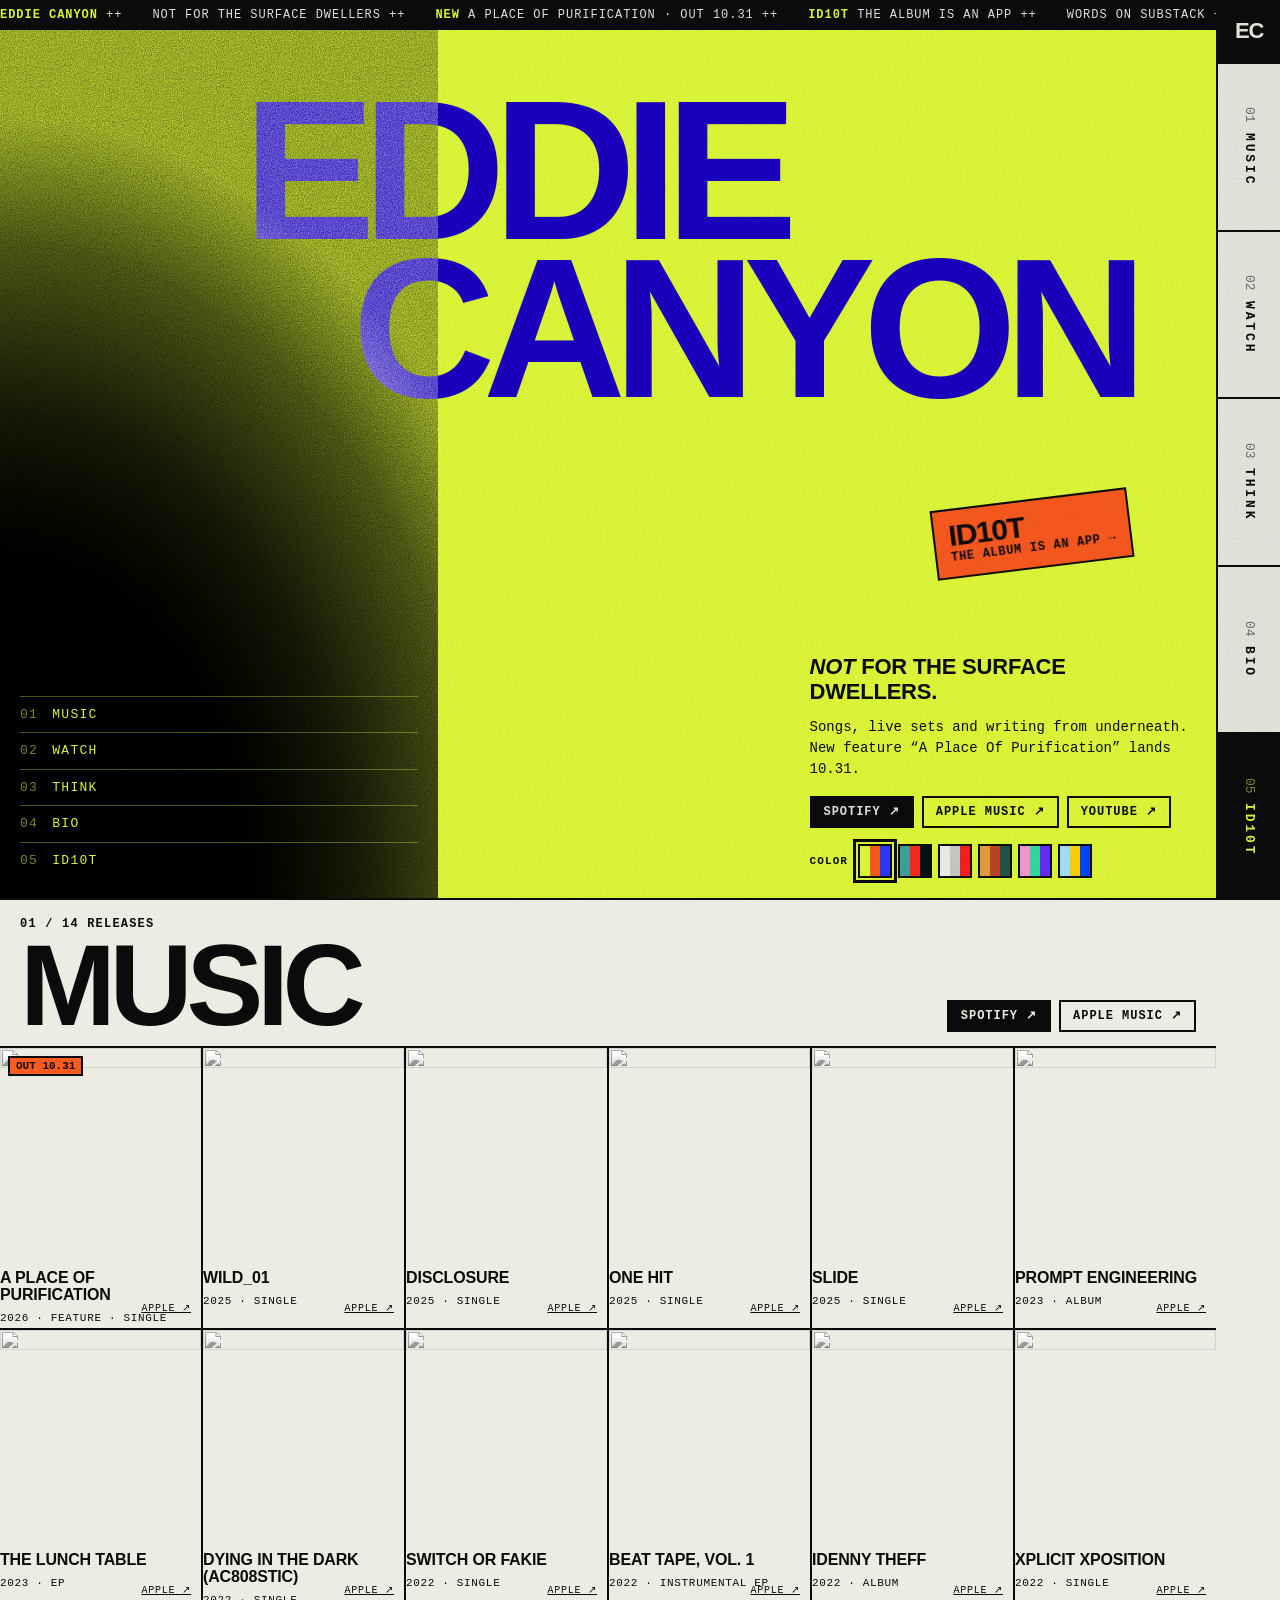
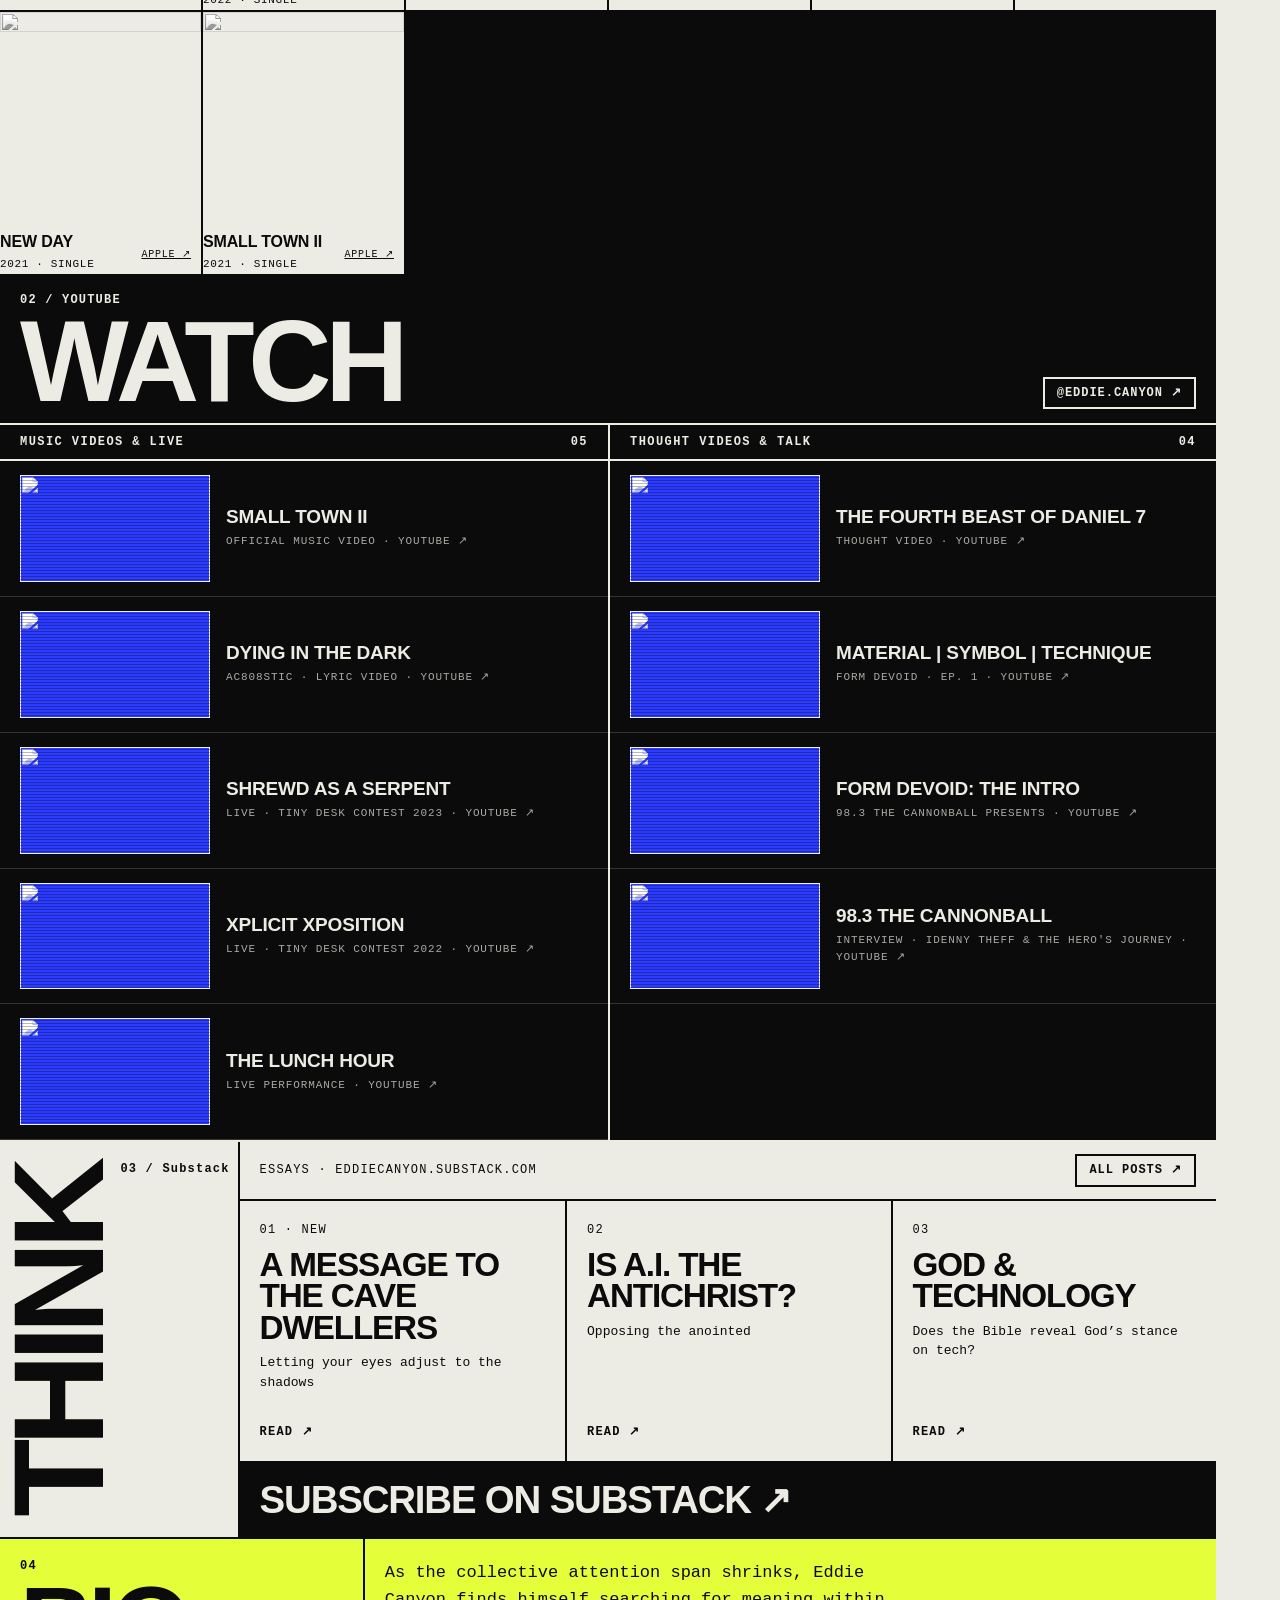
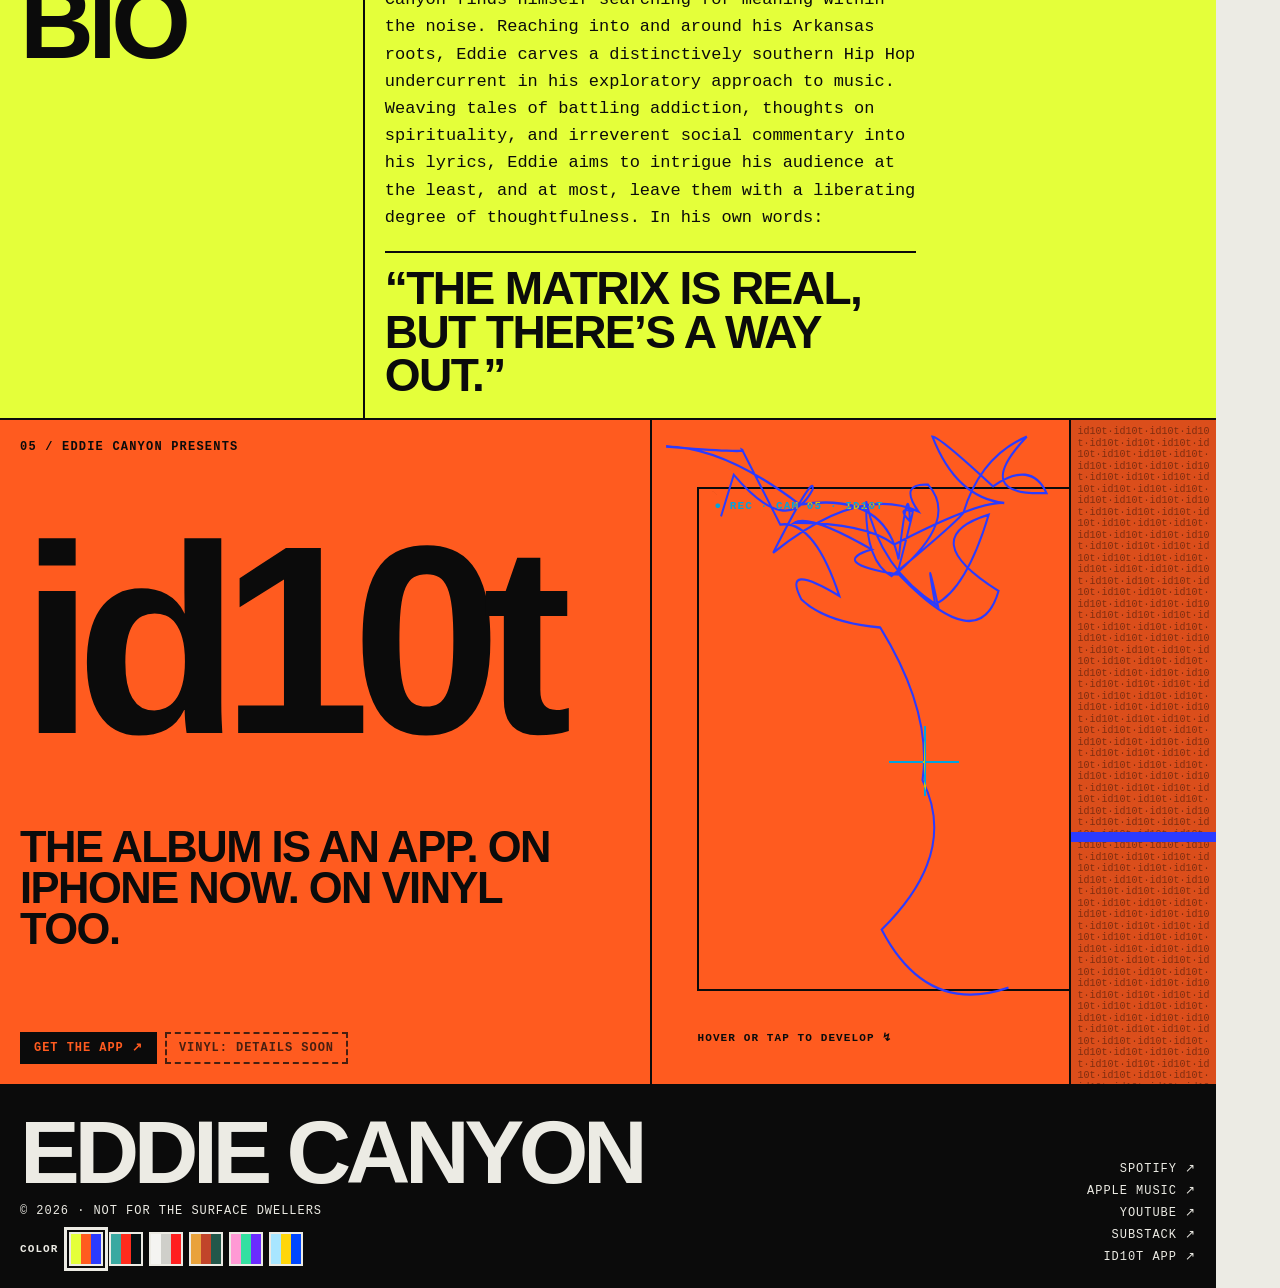
==== commit 49339138: "Spotify-first music, think videos, bio, id10t photo reveal, color palettes - Album covers open Spoti" ====
--- a/index.html
+++ b/index.html
@@ -8,8 +8,10 @@
   <meta property="og:title" content="Eddie Canyon">
   <meta property="og:description" content="Music, videos and writing. Not for the surface dwellers.">
   <meta name="theme-color" content="#e4ff3a">
-  <link rel="stylesheet" href="style.css?v=11">
-  <script src="main.js?v=10" defer></script>
+  <meta property="og:image" content="https://eddiecanyon.com/img/og.jpg">
+  <script>try{var p=new URLSearchParams(location.search).get("palette")||localStorage.getItem("ec-palette");if(p&&p!=="acid")document.documentElement.setAttribute("data-palette",p)}catch(e){}</script>
+  <link rel="stylesheet" href="style.css?v=13">
+  <script src="main.js?v=12" defer></script>
 </head>
 <body>
   <div class="ticker" aria-hidden="true"><div class="track"><span><b>Eddie Canyon</b> ++</span><span>Not for the surface dwellers ++</span><span><b>New</b> A Place Of Purification · out 10.31 ++</span><span><b>id10t</b> the album is an app ++</span><span>Words on Substack ++</span><span>Videos on YouTube ++</span><span><b>Eddie Canyon</b> ++</span><span>Not for the surface dwellers ++</span><span><b>New</b> A Place Of Purification · out 10.31 ++</span><span><b>id10t</b> the album is an app ++</span><span>Words on Substack ++</span><span>Videos on YouTube ++</span></div></div>
@@ -44,6 +46,7 @@
           <a class="tag" href="https://music.apple.com/us/artist/eddie-canyon/1583303151" target="_blank" rel="noopener">Apple Music ↗</a>
           <a class="tag" href="https://www.youtube.com/@eddie.canyon" target="_blank" rel="noopener">YouTube ↗</a>
         </div>
+        <div class="palette" role="group" aria-label="Color palette"><span class="label">Color</span><button class="swatch" type="button" data-palette-btn="acid" aria-label="Acid colors" title="Acid" style="--a:#e4ff3a;--b:#ff5b1f;--c:#2b3bff"></button><button class="swatch" type="button" data-palette-btn="infrared" aria-label="Infrared colors" title="Infrared" style="--a:#3aa9a1;--b:#ff2b1c;--c:#071113"></button><button class="swatch" type="button" data-palette-btn="xerox" aria-label="Xerox colors" title="Xerox" style="--a:#f4f4f1;--b:#cfcfca;--c:#ff1f1f"></button><button class="swatch" type="button" data-palette-btn="desert" aria-label="Desert colors" title="Desert" style="--a:#e9a23b;--b:#c1442a;--c:#23574a"></button><button class="swatch" type="button" data-palette-btn="bubblegum" aria-label="Bubblegum colors" title="Bubblegum" style="--a:#ff9ad5;--b:#34e0a1;--c:#6a2bff"></button><button class="swatch" type="button" data-palette-btn="ice" aria-label="Ice colors" title="Ice" style="--a:#a8e6ff;--b:#ffd60a;--c:#0047ff"></button></div>
       </div>
     </section>
 
@@ -56,62 +59,104 @@
         </div>
       </div>
       <div class="covers">
-        <a class="rel" href="https://music.apple.com/us/album/a-place-of-purification-feat-eddie-canyon-single/6825985346" target="_blank" rel="noopener">
-          <span class="flag">Out 10.31</span><img src="https://is1-ssl.mzstatic.com/image/thumb/Music211/v4/8e/a9/d9/8ea9d98c-56df-19a2-bda5-18b6f08df158/885000733093.png/600x600bb.jpg" alt="A Place Of Purification cover" loading="lazy" width="600" height="600">
-          <span class="cap"><b>A Place Of Purification</b>2026 · Feature · Single</span>
-        </a>
-        <a class="rel" href="https://music.apple.com/us/album/wild-01-single/1833144988" target="_blank" rel="noopener">
-          <img src="https://is1-ssl.mzstatic.com/image/thumb/Music211/v4/ef/38/57/ef385743-b8f3-48f6-d059-bb5e806ac73d/artwork.jpg/600x600bb.jpg" alt="Wild_01 cover" loading="lazy" width="600" height="600">
-          <span class="cap"><b>Wild_01</b>2025 · Single</span>
-        </a>
-        <a class="rel" href="https://music.apple.com/us/album/disclosure-single/1831331159" target="_blank" rel="noopener">
-          <img src="https://is1-ssl.mzstatic.com/image/thumb/Music221/v4/60/15/fa/6015fa0a-94eb-c159-731b-940f2a6d2899/artwork.jpg/600x600bb.jpg" alt="Disclosure cover" loading="lazy" width="600" height="600">
-          <span class="cap"><b>Disclosure</b>2025 · Single</span>
-        </a>
-        <a class="rel" href="https://music.apple.com/us/album/one-hit-single/1828250637" target="_blank" rel="noopener">
-          <img src="https://is1-ssl.mzstatic.com/image/thumb/Music211/v4/a2/27/53/a227531c-7a85-67e0-3a00-ce0c537b464c/artwork.jpg/600x600bb.jpg" alt="One Hit cover" loading="lazy" width="600" height="600">
-          <span class="cap"><b>One Hit</b>2025 · Single</span>
-        </a>
-        <a class="rel" href="https://music.apple.com/us/album/slide-single/1826706748" target="_blank" rel="noopener">
-          <img src="https://is1-ssl.mzstatic.com/image/thumb/Music221/v4/6b/d1/f1/6bd1f10a-fa2c-e649-fe2b-47d639a1bb23/artwork.jpg/600x600bb.jpg" alt="Slide cover" loading="lazy" width="600" height="600">
-          <span class="cap"><b>Slide</b>2025 · Single</span>
-        </a>
-        <a class="rel" href="https://music.apple.com/us/album/prompt-engineering/1719641035" target="_blank" rel="noopener">
-          <img src="https://is1-ssl.mzstatic.com/image/thumb/Music116/v4/e9/f5/38/e9f53818-e52d-9657-360c-aa9699002c85/artwork.jpg/600x600bb.jpg" alt="Prompt Engineering cover" loading="lazy" width="600" height="600">
-          <span class="cap"><b>Prompt Engineering</b>2023 · Album</span>
-        </a>
-        <a class="rel" href="https://music.apple.com/us/album/the-lunch-table-ep/1683331615" target="_blank" rel="noopener">
-          <img src="https://is1-ssl.mzstatic.com/image/thumb/Music126/v4/57/55/67/5755670c-c8a7-d168-f0eb-ea47d6404750/artwork.jpg/600x600bb.jpg" alt="The Lunch Table cover" loading="lazy" width="600" height="600">
-          <span class="cap"><b>The Lunch Table</b>2023 · EP</span>
-        </a>
-        <a class="rel" href="https://music.apple.com/us/album/dying-in-the-dark-ac808stic-version-single/1648848816" target="_blank" rel="noopener">
-          <img src="https://is1-ssl.mzstatic.com/image/thumb/Music112/v4/5d/11/19/5d1119bd-359c-e098-9c38-27f170d44894/artwork.jpg/600x600bb.jpg" alt="Dying In the Dark (Ac808stic) cover" loading="lazy" width="600" height="600">
-          <span class="cap"><b>Dying In the Dark (Ac808stic)</b>2022 · Single</span>
-        </a>
-        <a class="rel" href="https://music.apple.com/us/album/switch-or-fakie-single/1635338634" target="_blank" rel="noopener">
-          <img src="https://is1-ssl.mzstatic.com/image/thumb/Music112/v4/1f/da/02/1fda02ae-47ab-023e-d76d-32770495dbe9/artwork.jpg/600x600bb.jpg" alt="Switch or Fakie cover" loading="lazy" width="600" height="600">
-          <span class="cap"><b>Switch or Fakie</b>2022 · Single</span>
-        </a>
-        <a class="rel" href="https://music.apple.com/us/album/beat-tape-vol-1-instrumental-ep/1618328363" target="_blank" rel="noopener">
-          <img src="https://is1-ssl.mzstatic.com/image/thumb/Music122/v4/31/1d/df/311ddf7b-1995-f0b2-6c7e-cc10c074dc76/artwork.jpg/600x600bb.jpg" alt="Beat Tape, Vol. 1 cover" loading="lazy" width="600" height="600">
-          <span class="cap"><b>Beat Tape, Vol. 1</b>2022 · Instrumental EP</span>
-        </a>
-        <a class="rel" href="https://music.apple.com/us/album/idenny-theff/1608094179" target="_blank" rel="noopener">
-          <img src="https://is1-ssl.mzstatic.com/image/thumb/Music126/v4/f7/44/34/f74434cd-4a61-1067-0405-fa99f06757b3/artwork.jpg/600x600bb.jpg" alt="Idenny Theff cover" loading="lazy" width="600" height="600">
-          <span class="cap"><b>Idenny Theff</b>2022 · Album</span>
-        </a>
-        <a class="rel" href="https://music.apple.com/us/album/xplicit-xposition-single/1607684247" target="_blank" rel="noopener">
-          <img src="https://is1-ssl.mzstatic.com/image/thumb/Music116/v4/aa/5a/e1/aa5ae110-e70a-5823-c846-d9325f5935db/artwork.jpg/600x600bb.jpg" alt="Xplicit Xposition cover" loading="lazy" width="600" height="600">
-          <span class="cap"><b>Xplicit Xposition</b>2022 · Single</span>
-        </a>
-        <a class="rel" href="https://music.apple.com/us/album/new-day-single/1585691963" target="_blank" rel="noopener">
-          <img src="https://is1-ssl.mzstatic.com/image/thumb/Music125/v4/79/f1/e8/79f1e8d5-8f02-a983-e7d0-514225561854/artwork.jpg/600x600bb.jpg" alt="New Day cover" loading="lazy" width="600" height="600">
-          <span class="cap"><b>New Day</b>2021 · Single</span>
-        </a>
-        <a class="rel" href="https://music.apple.com/us/album/small-town-ii-single/1583311690" target="_blank" rel="noopener">
-          <img src="https://is1-ssl.mzstatic.com/image/thumb/Music115/v4/b5/2e/10/b52e10ca-b9aa-c90a-2cee-71c3a5644593/artwork.jpg/600x600bb.jpg" alt="Small Town II cover" loading="lazy" width="600" height="600">
-          <span class="cap"><b>Small Town II</b>2021 · Single</span>
-        </a>
+        <div class="rel">
+          <a class="cover" href="https://open.spotify.com/search/Eddie%20Canyon%20A%20Place%20Of%20Purification" target="_blank" rel="noopener" aria-label="A Place Of Purification on Spotify">
+            <span class="flag">Out 10.31</span><img src="https://is1-ssl.mzstatic.com/image/thumb/Music211/v4/8e/a9/d9/8ea9d98c-56df-19a2-bda5-18b6f08df158/885000733093.png/600x600bb.jpg" alt="" loading="lazy" width="600" height="600">
+            <span class="cap"><b>A Place Of Purification</b>2026 · Feature · Single</span>
+          </a>
+          <a class="alt" href="https://music.apple.com/us/album/a-place-of-purification-feat-eddie-canyon-single/6825985346" target="_blank" rel="noopener" aria-label="A Place Of Purification on Apple Music">Apple ↗</a>
+        </div>
+        <div class="rel">
+          <a class="cover" href="https://open.spotify.com/album/0HRBRYmKXNhHJ3VAvDZpnf" target="_blank" rel="noopener" aria-label="Wild_01 on Spotify">
+            <img src="https://is1-ssl.mzstatic.com/image/thumb/Music211/v4/ef/38/57/ef385743-b8f3-48f6-d059-bb5e806ac73d/artwork.jpg/600x600bb.jpg" alt="" loading="lazy" width="600" height="600">
+            <span class="cap"><b>Wild_01</b>2025 · Single</span>
+          </a>
+          <a class="alt" href="https://music.apple.com/us/album/wild-01-single/1833144988" target="_blank" rel="noopener" aria-label="Wild_01 on Apple Music">Apple ↗</a>
+        </div>
+        <div class="rel">
+          <a class="cover" href="https://open.spotify.com/album/0ikN7mzdSFBotEhae8I8uR" target="_blank" rel="noopener" aria-label="Disclosure on Spotify">
+            <img src="https://is1-ssl.mzstatic.com/image/thumb/Music221/v4/60/15/fa/6015fa0a-94eb-c159-731b-940f2a6d2899/artwork.jpg/600x600bb.jpg" alt="" loading="lazy" width="600" height="600">
+            <span class="cap"><b>Disclosure</b>2025 · Single</span>
+          </a>
+          <a class="alt" href="https://music.apple.com/us/album/disclosure-single/1831331159" target="_blank" rel="noopener" aria-label="Disclosure on Apple Music">Apple ↗</a>
+        </div>
+        <div class="rel">
+          <a class="cover" href="https://open.spotify.com/album/5JiHazPEfyy7X3rN5ps7dg" target="_blank" rel="noopener" aria-label="One Hit on Spotify">
+            <img src="https://is1-ssl.mzstatic.com/image/thumb/Music211/v4/a2/27/53/a227531c-7a85-67e0-3a00-ce0c537b464c/artwork.jpg/600x600bb.jpg" alt="" loading="lazy" width="600" height="600">
+            <span class="cap"><b>One Hit</b>2025 · Single</span>
+          </a>
+          <a class="alt" href="https://music.apple.com/us/album/one-hit-single/1828250637" target="_blank" rel="noopener" aria-label="One Hit on Apple Music">Apple ↗</a>
+        </div>
+        <div class="rel">
+          <a class="cover" href="https://open.spotify.com/album/5FC46p9kNfQLxaKNkCEEbw" target="_blank" rel="noopener" aria-label="Slide on Spotify">
+            <img src="https://is1-ssl.mzstatic.com/image/thumb/Music221/v4/6b/d1/f1/6bd1f10a-fa2c-e649-fe2b-47d639a1bb23/artwork.jpg/600x600bb.jpg" alt="" loading="lazy" width="600" height="600">
+            <span class="cap"><b>Slide</b>2025 · Single</span>
+          </a>
+          <a class="alt" href="https://music.apple.com/us/album/slide-single/1826706748" target="_blank" rel="noopener" aria-label="Slide on Apple Music">Apple ↗</a>
+        </div>
+        <div class="rel">
+          <a class="cover" href="https://open.spotify.com/album/61uERX2yNqG7gBwaXOlmC6" target="_blank" rel="noopener" aria-label="Prompt Engineering on Spotify">
+            <img src="https://is1-ssl.mzstatic.com/image/thumb/Music116/v4/e9/f5/38/e9f53818-e52d-9657-360c-aa9699002c85/artwork.jpg/600x600bb.jpg" alt="" loading="lazy" width="600" height="600">
+            <span class="cap"><b>Prompt Engineering</b>2023 · Album</span>
+          </a>
+          <a class="alt" href="https://music.apple.com/us/album/prompt-engineering/1719641035" target="_blank" rel="noopener" aria-label="Prompt Engineering on Apple Music">Apple ↗</a>
+        </div>
+        <div class="rel">
+          <a class="cover" href="https://open.spotify.com/album/67td9Uown6AnLqATcL1pfR" target="_blank" rel="noopener" aria-label="The Lunch Table on Spotify">
+            <img src="https://is1-ssl.mzstatic.com/image/thumb/Music126/v4/57/55/67/5755670c-c8a7-d168-f0eb-ea47d6404750/artwork.jpg/600x600bb.jpg" alt="" loading="lazy" width="600" height="600">
+            <span class="cap"><b>The Lunch Table</b>2023 · EP</span>
+          </a>
+          <a class="alt" href="https://music.apple.com/us/album/the-lunch-table-ep/1683331615" target="_blank" rel="noopener" aria-label="The Lunch Table on Apple Music">Apple ↗</a>
+        </div>
+        <div class="rel">
+          <a class="cover" href="https://open.spotify.com/album/7z7dOqO8SKUhDKB8igSIIP" target="_blank" rel="noopener" aria-label="Dying In the Dark (Ac808stic) on Spotify">
+            <img src="https://is1-ssl.mzstatic.com/image/thumb/Music112/v4/5d/11/19/5d1119bd-359c-e098-9c38-27f170d44894/artwork.jpg/600x600bb.jpg" alt="" loading="lazy" width="600" height="600">
+            <span class="cap"><b>Dying In the Dark (Ac808stic)</b>2022 · Single</span>
+          </a>
+          <a class="alt" href="https://music.apple.com/us/album/dying-in-the-dark-ac808stic-version-single/1648848816" target="_blank" rel="noopener" aria-label="Dying In the Dark (Ac808stic) on Apple Music">Apple ↗</a>
+        </div>
+        <div class="rel">
+          <a class="cover" href="https://open.spotify.com/album/71NEDoOHD5OX3RxkfkMSWN" target="_blank" rel="noopener" aria-label="Switch or Fakie on Spotify">
+            <img src="https://is1-ssl.mzstatic.com/image/thumb/Music112/v4/1f/da/02/1fda02ae-47ab-023e-d76d-32770495dbe9/artwork.jpg/600x600bb.jpg" alt="" loading="lazy" width="600" height="600">
+            <span class="cap"><b>Switch or Fakie</b>2022 · Single</span>
+          </a>
+          <a class="alt" href="https://music.apple.com/us/album/switch-or-fakie-single/1635338634" target="_blank" rel="noopener" aria-label="Switch or Fakie on Apple Music">Apple ↗</a>
+        </div>
+        <div class="rel">
+          <a class="cover" href="https://open.spotify.com/album/2OX4a0Vx3R3l7F7E2wc9Lg" target="_blank" rel="noopener" aria-label="Beat Tape, Vol. 1 on Spotify">
+            <img src="https://is1-ssl.mzstatic.com/image/thumb/Music122/v4/31/1d/df/311ddf7b-1995-f0b2-6c7e-cc10c074dc76/artwork.jpg/600x600bb.jpg" alt="" loading="lazy" width="600" height="600">
+            <span class="cap"><b>Beat Tape, Vol. 1</b>2022 · Instrumental EP</span>
+          </a>
+          <a class="alt" href="https://music.apple.com/us/album/beat-tape-vol-1-instrumental-ep/1618328363" target="_blank" rel="noopener" aria-label="Beat Tape, Vol. 1 on Apple Music">Apple ↗</a>
+        </div>
+        <div class="rel">
+          <a class="cover" href="https://open.spotify.com/album/1TQGU63xCYhXgUIePUJ5t9" target="_blank" rel="noopener" aria-label="Idenny Theff on Spotify">
+            <img src="https://is1-ssl.mzstatic.com/image/thumb/Music126/v4/f7/44/34/f74434cd-4a61-1067-0405-fa99f06757b3/artwork.jpg/600x600bb.jpg" alt="" loading="lazy" width="600" height="600">
+            <span class="cap"><b>Idenny Theff</b>2022 · Album</span>
+          </a>
+          <a class="alt" href="https://music.apple.com/us/album/idenny-theff/1608094179" target="_blank" rel="noopener" aria-label="Idenny Theff on Apple Music">Apple ↗</a>
+        </div>
+        <div class="rel">
+          <a class="cover" href="https://open.spotify.com/search/Eddie%20Canyon%20Xplicit%20Xposition" target="_blank" rel="noopener" aria-label="Xplicit Xposition on Spotify">
+            <img src="https://is1-ssl.mzstatic.com/image/thumb/Music116/v4/aa/5a/e1/aa5ae110-e70a-5823-c846-d9325f5935db/artwork.jpg/600x600bb.jpg" alt="" loading="lazy" width="600" height="600">
+            <span class="cap"><b>Xplicit Xposition</b>2022 · Single</span>
+          </a>
+          <a class="alt" href="https://music.apple.com/us/album/xplicit-xposition-single/1607684247" target="_blank" rel="noopener" aria-label="Xplicit Xposition on Apple Music">Apple ↗</a>
+        </div>
+        <div class="rel">
+          <a class="cover" href="https://open.spotify.com/search/Eddie%20Canyon%20New%20Day" target="_blank" rel="noopener" aria-label="New Day on Spotify">
+            <img src="https://is1-ssl.mzstatic.com/image/thumb/Music125/v4/79/f1/e8/79f1e8d5-8f02-a983-e7d0-514225561854/artwork.jpg/600x600bb.jpg" alt="" loading="lazy" width="600" height="600">
+            <span class="cap"><b>New Day</b>2021 · Single</span>
+          </a>
+          <a class="alt" href="https://music.apple.com/us/album/new-day-single/1585691963" target="_blank" rel="noopener" aria-label="New Day on Apple Music">Apple ↗</a>
+        </div>
+        <div class="rel">
+          <a class="cover" href="https://open.spotify.com/search/Eddie%20Canyon%20Small%20Town%20II" target="_blank" rel="noopener" aria-label="Small Town II on Spotify">
+            <img src="https://is1-ssl.mzstatic.com/image/thumb/Music115/v4/b5/2e/10/b52e10ca-b9aa-c90a-2cee-71c3a5644593/artwork.jpg/600x600bb.jpg" alt="" loading="lazy" width="600" height="600">
+            <span class="cap"><b>Small Town II</b>2021 · Single</span>
+          </a>
+          <a class="alt" href="https://music.apple.com/us/album/small-town-ii-single/1583311690" target="_blank" rel="noopener" aria-label="Small Town II on Apple Music">Apple ↗</a>
+        </div>
       </div>
     </section>
 
@@ -145,12 +190,23 @@
           </a>
         </div>
         <div>
-          <h3><span>Thought videos &amp; talk</span><span>01</span></h3>
+          <h3><span>Thought videos &amp; talk</span><span>04</span></h3>
+          <a class="vid" href="https://www.youtube.com/watch?v=e730cmNgG3c" target="_blank" rel="noopener">
+            <span class="thumb"><img src="https://i.ytimg.com/vi/e730cmNgG3c/hqdefault.jpg" alt="" loading="lazy" width="480" height="360"></span>
+            <span><b>The Fourth Beast of Daniel 7</b><small>Thought video · YouTube ↗</small></span>
+          </a>
+          <a class="vid" href="https://www.youtube.com/watch?v=0gsI62Geasw" target="_blank" rel="noopener">
+            <span class="thumb"><img src="https://i.ytimg.com/vi/0gsI62Geasw/hqdefault.jpg" alt="" loading="lazy" width="480" height="360"></span>
+            <span><b>Material | Symbol | Technique</b><small>Form Devoid · Ep. 1 · YouTube ↗</small></span>
+          </a>
+          <a class="vid" href="https://www.youtube.com/watch?v=zxsxt3k1r8I" target="_blank" rel="noopener">
+            <span class="thumb"><img src="https://i.ytimg.com/vi/zxsxt3k1r8I/hqdefault.jpg" alt="" loading="lazy" width="480" height="360"></span>
+            <span><b>Form Devoid: The Intro</b><small>98.3 The Cannonball presents · YouTube ↗</small></span>
+          </a>
           <a class="vid" href="https://www.youtube.com/watch?v=HnJ9pdTQI-I" target="_blank" rel="noopener">
             <span class="thumb"><img src="https://i.ytimg.com/vi/HnJ9pdTQI-I/hqdefault.jpg" alt="" loading="lazy" width="480" height="360"></span>
             <span><b>98.3 The Cannonball</b><small>Interview · Idenny Theff & the hero's journey · YouTube ↗</small></span>
           </a>
-          <p class="slot">More thought videos soon.</p>
         </div>
       </div>
     </section>
@@ -186,9 +242,8 @@
     <section id="bio" class="bio" aria-labelledby="bio-h">
       <div class="label"><span class="num">04</span><h2 id="bio-h">Bio</h2></div>
       <div class="text">
-        <!-- BIO: replace this block with the write-up -->
-        <p>Eddie Canyon makes songs, plays them live, and writes about what’s underneath.</p>
-        <p class="pending">Full bio coming soon</p>
+        <p class="body">As the collective attention span shrinks, Eddie Canyon finds himself searching for meaning within the noise. Reaching into and around his Arkansas roots, Eddie carves a distinctively southern Hip Hop undercurrent in his exploratory approach to music. Weaving tales of battling addiction, thoughts on spirituality, and irreverent social commentary into his lyrics, Eddie aims to intrigue his audience at the least, and at most, leave them with a liberating degree of thoughtfulness. In his own words:</p>
+        <blockquote>“The Matrix is real, but there’s a way out.”</blockquote>
       </div>
     </section>
 
@@ -202,18 +257,20 @@
           <span class="tag muted">Vinyl: details soon</span>
         </div>
       </div>
-      <div class="collage" aria-hidden="true">
-        <div class="art"><img src="https://is1-ssl.mzstatic.com/image/thumb/Purple221/v4/01/4d/f1/014df16e-9b99-dc6b-a782-4b6573fdda74/AppIcon-0-0-1x_U007ephone-0-1-85-220.png/48x48bb.jpg" alt="" width="48" height="48"></div>
-        <div class="glyphs">id10t·id10t·id10t·id10t·id10t·id10t·id10t·id10t·id10t·id10t·id10t·id10t·id10t·id10t·id10t·id10t·id10t·id10t·id10t·id10t·id10t·id10t·id10t·id10t·id10t·id10t·id10t·id10t·id10t·id10t·id10t·id10t·id10t·id10t·id10t·id10t·id10t·id10t·id10t·id10t·id10t·id10t·id10t·id10t·id10t·id10t·id10t·id10t·id10t·id10t·id10t·id10t·id10t·id10t·id10t·id10t·id10t·id10t·id10t·id10t·id10t·id10t·id10t·id10t·id10t·id10t·id10t·id10t·id10t·id10t·id10t·id10t·id10t·id10t·id10t·id10t·id10t·id10t·id10t·id10t·id10t·id10t·id10t·id10t·id10t·id10t·id10t·id10t·id10t·id10t·id10t·id10t·id10t·id10t·id10t·id10t·id10t·id10t·id10t·id10t·id10t·id10t·id10t·id10t·id10t·id10t·id10t·id10t·id10t·id10t·id10t·id10t·id10t·id10t·id10t·id10t·id10t·id10t·id10t·id10t·id10t·id10t·id10t·id10t·id10t·id10t·id10t·id10t·id10t·id10t·id10t·id10t·id10t·id10t·id10t·id10t·id10t·id10t·id10t·id10t·id10t·id10t·id10t·id10t·id10t·id10t·id10t·id10t·id10t·id10t·id10t·id10t·id10t·id10t·id10t·id10t·id10t·id10t·id10t·id10t·id10t·id10t·id10t·id10t·id10t·id10t·id10t·id10t·id10t·id10t·id10t·id10t·id10t·id10t·id10t·id10t·id10t·id10t·id10t·id10t·id10t·id10t·id10t·id10t·id10t·id10t·id10t·id10t·id10t·id10t·id10t·id10t·id10t·id10t·id10t·id10t·id10t·id10t·id10t·id10t·id10t·id10t·id10t·id10t·id10t·id10t·id10t·id10t·id10t·id10t·id10t·id10t·id10t·id10t·id10t·id10t·id10t·id10t·id10t·id10t·id10t·id10t·id10t·id10t·id10t·id10t·id10t·id10t·id10t·id10t·id10t·id10t·id10t·id10t·id10t·id10t·id10t·id10t·id10t·id10t·id10t·id10t·id10t·id10t·id10t·id10t·id10t·id10t·id10t·id10t·id10t·id10t·id10t·id10t·id10t·id10t·id10t·id10t·id10t·id10t·id10t·id10t·id10t·id10t·id10t·id10t·id10t·id10t·id10t·id10t·id10t·id10t·id10t·id10t·id10t·id10t·id10t·id10t·id10t·id10t·id10t·id10t·id10t·id10t·id10t·id10t·id10t·id10t·id10t·id10t·id10t·id10t·id10t·id10t·id10t·id10t·id10t·id10t·id10t·id10t·id10t·id10t·id10t·id10t·id10t·id10t·id10t·id10t·id10t·id10t·id10t·id10t·id10t·id10t·id10t·id10t·id10t·id10t·id10t·id10t·id10t·id10t·id10t·id10t·id10t·id10t·id10t·id10t·id10t·id10t·id10t·id10t·id10t·id10t·id10t·id10t·id10t·id10t·id10t·id10t·id10t·id10t·id10t·id10t·id10t·id10t·id10t·id10t·id10t·id10t·id10t·id10t·id10t·id10t·id10t·id10t·id10t·id10t·id10t·id10t·id10t·id10t·id10t·id10t·id10t·id10t·id10t·id10t·id10t·id10t·id10t·id10t·id10t·id10t·id10t·id10t·id10t·id10t·id10t·id10t·id10t·id10t·id10t·id10t·id10t·id10t·id10t·id10t·id10t·id10t·id10t·id10t·id10t·id10t·id10t·id10t·id10t·id10t·id10t·id10t·id10t·id10t·id10t·id10t·id10t·id10t·id10t·id10t·id10t·id10t·id10t·id10t·id10t·id10t·id10t·id10t·id10t·id10t·id10t·id10t·id10t·id10t·id10t·id10t·id10t·id10t·id10t·id10t·id10t·id10t·id10t·id10t·id10t·id10t·id10t·id10t·id10t·id10t·id10t·id10t·id10t·id10t·id10t·id10t·id10t·id10t·id10t·id10t·id10t·id10t·id10t·id10t·id10t·id10t·id10t·id10t·id10t·id10t·id10t·id10t·id10t·id10t·id10t·id10t·id10t·id10t·id10t·id10t·id10t·id10t·id10t·id10t·id10t·id10t·id10t·id10t·id10t·id10t·id10t·id10t·id10t·id10t·id10t·id10t·id10t·id10t·id10t·id10t·id10t·id10t·id10t·id10t·id10t·id10t·id10t·id10t·id10t·id10t·id10t·id10t·id10t·id10t·id10t·id10t·id10t·id10t·id10t·id10t·id10t·id10t·id10t·id10t·id10t·id10t·id10t·id10t·id10t·id10t·id10t·id10t·id10t·id10t·id10t·id10t·id10t·id10t·id10t·id10t·id10t·id10t·id10t·id10t·id10t·id10t·id10t·id10t·id10t·id10t·id10t·id10t·id10t·id10t·id10t·id10t·id10t·id10t·id10t·id10t·id10t·id10t·id10t·id10t·id10t·id10t·id10t·id10t·id10t·id10t·id10t·id10t·id10t·id10t·id10t·id10t·id10t·id10t·id10t·id10t·id10t·id10t·id10t·id10t·id10t·id10t·id10t·id10t·id10t·id10t·id10t·id10t·id10t·id10t·id10t·id10t·id10t·id10t·id10t·id10t·id10t·id10t·id10t·id10t·id10t·id10t·id10t·id10t·id10t·id10t·id10t·id10t·id10t·id10t·id10t·id10t·id10t·id10t·id10t·id10t·id10t·id10t·id10t·id10t·id10t·id10t·id10t·id10t·id10t·id10t·id10t·id10t·id10t·id10t·id10t·id10t·id10t·id10t·id10t·id10t·id10t·id10t·id10t·id10t·id10t·id10t·id10t·id10t·id10t·id10t·id10t·id10t·id10t·id10t·id10t·id10t·id10t·id10t·id10t·id10t·id10t·id10t·id10t·id10t·id10t·id10t·id10t·id10t·id10t·id10t·id10t·id10t·id10t·id10t·id10t·id10t·id10t·id10t·id10t·id10t·id10t·id10t·id10t·id10t·id10t·id10t·id10t·id10t·id10t·id10t·id10t·id10t·id10t·id10t·id10t·id10t·id10t·id10t·id10t·id10t·id10t·id10t·id10t·id10t·id10t·id10t·id10t·id10t·id10t·id10t·id10t·id10t·id10t·id10t·id10t·id10t·id10t·id10t·id10t·id10t·id10t·id10t·id10t·id10t·id10t·id10t·id10t·id10t·id10t·id10t·id10t·id10t·id10t·id10t·id10t·id10t·id10t·id10t·id10t·id10t·id10t·id10t·id10t·id10t·id10t·id10t·id10t·id10t·id10t·id10t·id10t·id10t·id10t·id10t·id10t·id10t·id10t·id10t·id10t·id10t·id10t·id10t·id10t·id10t·id10t·id10t·id10t·id10t·id10t·id10t·id10t·id10t·id10t·id10t·id10t·id10t·id10t·id10t·id10t·id10t·id10t·id10t·id10t·id10t·id10t·id10t·id10t·id10t·id10t·id10t·id10t·id10t·id10t·id10t·id10t·id10t·id10t·id10t·id10t·id10t·id10t·id10t·id10t·id10t·id10t·id10t·id10t·id10t·id10t·id10t·id10t·id10t·id10t·id10t·id10t·id10t·id10t·id10t·id10t·id10t·id10t·id10t·id10t·id10t·id10t·id10t·id10t·id10t·id10t·id10t·id10t·id10t·id10t·id10t·id10t·id10t·id10t·id10t·id10t·id10t·id10t·id10t·id10t·id10t·id10t·id10t·id10t·id10t·id10t·id10t·id10t·id10t·id10t·id10t·id10t·id10t·id10t·id10t·id10t·id10t·id10t·id10t·id10t·id10t·id10t·id10t·id10t·id10t·id10t·id10t·id10t·id10t·id10t·id10t·id10t·id10t·id10t·id10t·id10t·id10t·id10t·id10t·id10t·id10t·id10t·id10t·id10t·id10t·id10t·id10t·id10t·id10t·id10t·id10t·id10t·id10t·id10t·id10t·id10t·id10t·id10t·id10t·id10t·id10t·id10t·id10t·id10t·id10t·id10t·id10t·id10t·id10t·</div>
-        <svg class="scribble" viewBox="0 0 400 400" preserveAspectRatio="none"><path d="M49,58 58,33 Q96,71 114,42 Q116,30 86,80 Q146,39 189,55 Q175,38 196,39 Q218,60 174,92 Q232,144 246,103 Q186,71 239,57 Q223,102 201,111 Q193,73 203,112 Q162,90 152,49 Q151,85 170,94 Q213,64 221,56 Q233,22 266,10 Q226,46 280,44 Q269,24 242,40 Q204,10 199,10 Q216,47 250,50 Q231,49 172,75 Q152,62 101,62 Q111,56 156,78 Q125,86 174,93 Q186,54 185,55 Q173,52 183,61 Q182,32 175,84 Q165,43 105,51 Q51,16 10,16 Q69,20 64,18 Q64,18 91,63 Q115,60 133,106 Q92,85 106,108 Q123,122 162,125 Q199,176 192,217 Q218,261 163,307 Q195,359 253,342" fill="none" stroke="#2b3bff" stroke-width="1.4"/></svg>
+      <div class="collage" tabindex="0" role="button" aria-label="Reveal the id10t album art">
+        <div class="art" aria-hidden="true"><img src="https://is1-ssl.mzstatic.com/image/thumb/Purple221/v4/01/4d/f1/014df16e-9b99-dc6b-a782-4b6573fdda74/AppIcon-0-0-1x_U007ephone-0-1-85-220.png/48x48bb.jpg" alt="" width="48" height="48"></div>
+        <div class="glyphs" aria-hidden="true">id10t·id10t·id10t·id10t·id10t·id10t·id10t·id10t·id10t·id10t·id10t·id10t·id10t·id10t·id10t·id10t·id10t·id10t·id10t·id10t·id10t·id10t·id10t·id10t·id10t·id10t·id10t·id10t·id10t·id10t·id10t·id10t·id10t·id10t·id10t·id10t·id10t·id10t·id10t·id10t·id10t·id10t·id10t·id10t·id10t·id10t·id10t·id10t·id10t·id10t·id10t·id10t·id10t·id10t·id10t·id10t·id10t·id10t·id10t·id10t·id10t·id10t·id10t·id10t·id10t·id10t·id10t·id10t·id10t·id10t·id10t·id10t·id10t·id10t·id10t·id10t·id10t·id10t·id10t·id10t·id10t·id10t·id10t·id10t·id10t·id10t·id10t·id10t·id10t·id10t·id10t·id10t·id10t·id10t·id10t·id10t·id10t·id10t·id10t·id10t·id10t·id10t·id10t·id10t·id10t·id10t·id10t·id10t·id10t·id10t·id10t·id10t·id10t·id10t·id10t·id10t·id10t·id10t·id10t·id10t·id10t·id10t·id10t·id10t·id10t·id10t·id10t·id10t·id10t·id10t·id10t·id10t·id10t·id10t·id10t·id10t·id10t·id10t·id10t·id10t·id10t·id10t·id10t·id10t·id10t·id10t·id10t·id10t·id10t·id10t·id10t·id10t·id10t·id10t·id10t·id10t·id10t·id10t·id10t·id10t·id10t·id10t·id10t·id10t·id10t·id10t·id10t·id10t·id10t·id10t·id10t·id10t·id10t·id10t·id10t·id10t·id10t·id10t·id10t·id10t·id10t·id10t·id10t·id10t·id10t·id10t·id10t·id10t·id10t·id10t·id10t·id10t·id10t·id10t·id10t·id10t·id10t·id10t·id10t·id10t·id10t·id10t·id10t·id10t·id10t·id10t·id10t·id10t·id10t·id10t·id10t·id10t·id10t·id10t·id10t·id10t·id10t·id10t·id10t·id10t·id10t·id10t·id10t·id10t·id10t·id10t·id10t·id10t·id10t·id10t·id10t·id10t·id10t·id10t·id10t·id10t·id10t·id10t·id10t·id10t·id10t·id10t·id10t·id10t·id10t·id10t·id10t·id10t·id10t·id10t·id10t·id10t·id10t·id10t·id10t·id10t·id10t·id10t·id10t·id10t·id10t·id10t·id10t·id10t·id10t·id10t·id10t·id10t·id10t·id10t·id10t·id10t·id10t·id10t·id10t·id10t·id10t·id10t·id10t·id10t·id10t·id10t·id10t·id10t·id10t·id10t·id10t·id10t·id10t·id10t·id10t·id10t·id10t·id10t·id10t·id10t·id10t·id10t·id10t·id10t·id10t·id10t·id10t·id10t·id10t·id10t·id10t·id10t·id10t·id10t·id10t·id10t·id10t·id10t·id10t·id10t·id10t·id10t·id10t·id10t·id10t·id10t·id10t·id10t·id10t·id10t·id10t·id10t·id10t·id10t·id10t·id10t·id10t·id10t·id10t·id10t·id10t·id10t·id10t·id10t·id10t·id10t·id10t·id10t·id10t·id10t·id10t·id10t·id10t·id10t·id10t·id10t·id10t·id10t·id10t·id10t·id10t·id10t·id10t·id10t·id10t·id10t·id10t·id10t·id10t·id10t·id10t·id10t·id10t·id10t·id10t·id10t·id10t·id10t·id10t·id10t·id10t·id10t·id10t·id10t·id10t·id10t·id10t·id10t·id10t·id10t·id10t·id10t·id10t·id10t·id10t·id10t·id10t·id10t·id10t·id10t·id10t·id10t·id10t·id10t·id10t·id10t·id10t·id10t·id10t·id10t·id10t·id10t·id10t·id10t·id10t·id10t·id10t·id10t·id10t·id10t·id10t·id10t·id10t·id10t·id10t·id10t·id10t·id10t·id10t·id10t·id10t·id10t·id10t·id10t·id10t·id10t·id10t·id10t·id10t·id10t·id10t·id10t·id10t·id10t·id10t·id10t·id10t·id10t·id10t·id10t·id10t·id10t·id10t·id10t·id10t·id10t·id10t·id10t·id10t·id10t·id10t·id10t·id10t·id10t·id10t·id10t·id10t·id10t·id10t·id10t·id10t·id10t·id10t·id10t·id10t·id10t·id10t·id10t·id10t·id10t·id10t·id10t·id10t·id10t·id10t·id10t·id10t·id10t·id10t·id10t·id10t·id10t·id10t·id10t·id10t·id10t·id10t·id10t·id10t·id10t·id10t·id10t·id10t·id10t·id10t·id10t·id10t·id10t·id10t·id10t·id10t·id10t·id10t·id10t·id10t·id10t·id10t·id10t·id10t·id10t·id10t·id10t·id10t·id10t·id10t·id10t·id10t·id10t·id10t·id10t·id10t·id10t·id10t·id10t·id10t·id10t·id10t·id10t·id10t·id10t·id10t·id10t·id10t·id10t·id10t·id10t·id10t·id10t·id10t·id10t·id10t·id10t·id10t·id10t·id10t·id10t·id10t·id10t·id10t·id10t·id10t·id10t·id10t·id10t·id10t·id10t·id10t·id10t·id10t·id10t·id10t·id10t·id10t·id10t·id10t·id10t·id10t·id10t·id10t·id10t·id10t·id10t·id10t·id10t·id10t·id10t·id10t·id10t·id10t·id10t·id10t·id10t·id10t·id10t·id10t·id10t·id10t·id10t·id10t·id10t·id10t·id10t·id10t·id10t·id10t·id10t·id10t·id10t·id10t·id10t·id10t·id10t·id10t·id10t·id10t·id10t·id10t·id10t·id10t·id10t·id10t·id10t·id10t·id10t·id10t·id10t·id10t·id10t·id10t·id10t·id10t·id10t·id10t·id10t·id10t·id10t·id10t·id10t·id10t·id10t·id10t·id10t·id10t·id10t·id10t·id10t·id10t·id10t·id10t·id10t·id10t·id10t·id10t·id10t·id10t·id10t·id10t·id10t·id10t·id10t·id10t·id10t·id10t·id10t·id10t·id10t·id10t·id10t·id10t·id10t·id10t·id10t·id10t·id10t·id10t·id10t·id10t·id10t·id10t·id10t·id10t·id10t·id10t·id10t·id10t·id10t·id10t·id10t·id10t·id10t·id10t·id10t·id10t·id10t·id10t·id10t·id10t·id10t·id10t·id10t·id10t·id10t·id10t·id10t·id10t·id10t·id10t·id10t·id10t·id10t·id10t·id10t·id10t·id10t·id10t·id10t·id10t·id10t·id10t·id10t·id10t·id10t·id10t·id10t·id10t·id10t·id10t·id10t·id10t·id10t·id10t·id10t·id10t·id10t·id10t·id10t·id10t·id10t·id10t·id10t·id10t·id10t·id10t·id10t·id10t·id10t·id10t·id10t·id10t·id10t·id10t·id10t·id10t·id10t·id10t·id10t·id10t·id10t·id10t·id10t·id10t·id10t·id10t·id10t·id10t·id10t·id10t·id10t·id10t·id10t·id10t·id10t·id10t·id10t·id10t·id10t·id10t·id10t·id10t·id10t·id10t·id10t·id10t·id10t·id10t·id10t·id10t·id10t·id10t·id10t·id10t·id10t·id10t·id10t·id10t·id10t·id10t·id10t·id10t·id10t·id10t·id10t·id10t·id10t·id10t·id10t·id10t·id10t·id10t·id10t·id10t·id10t·id10t·id10t·id10t·id10t·id10t·id10t·id10t·id10t·id10t·id10t·id10t·id10t·id10t·id10t·id10t·id10t·id10t·id10t·id10t·id10t·id10t·id10t·id10t·id10t·id10t·id10t·id10t·id10t·id10t·id10t·id10t·id10t·id10t·id10t·id10t·id10t·id10t·id10t·id10t·id10t·id10t·id10t·id10t·id10t·id10t·id10t·id10t·id10t·id10t·id10t·id10t·id10t·id10t·id10t·id10t·id10t·id10t·id10t·id10t·id10t·id10t·id10t·id10t·id10t·id10t·id10t·id10t·id10t·id10t·id10t·id10t·id10t·id10t·id10t·id10t·id10t·id10t·id10t·id10t·id10t·id10t·id10t·id10t·id10t·id10t·id10t·id10t·id10t·id10t·id10t·id10t·id10t·</div>
+        <svg class="scribble" viewBox="0 0 400 400" preserveAspectRatio="none"><path d="M49,58 58,33 Q96,71 114,42 Q116,30 86,80 Q146,39 189,55 Q175,38 196,39 Q218,60 174,92 Q232,144 246,103 Q186,71 239,57 Q223,102 201,111 Q193,73 203,112 Q162,90 152,49 Q151,85 170,94 Q213,64 221,56 Q233,22 266,10 Q226,46 280,44 Q269,24 242,40 Q204,10 199,10 Q216,47 250,50 Q231,49 172,75 Q152,62 101,62 Q111,56 156,78 Q125,86 174,93 Q186,54 185,55 Q173,52 183,61 Q182,32 175,84 Q165,43 105,51 Q51,16 10,16 Q69,20 64,18 Q64,18 91,63 Q115,60 133,106 Q92,85 106,108 Q123,122 162,125 Q199,176 192,217 Q218,261 163,307 Q195,359 253,342" fill="none" stroke="currentColor" stroke-width="1.4"/></svg>
         <span class="hud">● Rec · cam 05 · id10t</span>
         <span class="cross"></span>
+        <div class="photo"></div>
+        <span class="hint">Hover or tap to develop ↯</span>
       </div>
     </section>
   </main>
 
   <footer class="foot">
-    <div><div class="big">Eddie Canyon</div><p>© 2026 · Not for the surface dwellers</p></div>
+    <div><div class="big">Eddie Canyon</div><p>© 2026 · Not for the surface dwellers</p><div class="palette" role="group" aria-label="Color palette"><span class="label">Color</span><button class="swatch" type="button" data-palette-btn="acid" aria-label="Acid colors" title="Acid" style="--a:#e4ff3a;--b:#ff5b1f;--c:#2b3bff"></button><button class="swatch" type="button" data-palette-btn="infrared" aria-label="Infrared colors" title="Infrared" style="--a:#3aa9a1;--b:#ff2b1c;--c:#071113"></button><button class="swatch" type="button" data-palette-btn="xerox" aria-label="Xerox colors" title="Xerox" style="--a:#f4f4f1;--b:#cfcfca;--c:#ff1f1f"></button><button class="swatch" type="button" data-palette-btn="desert" aria-label="Desert colors" title="Desert" style="--a:#e9a23b;--b:#c1442a;--c:#23574a"></button><button class="swatch" type="button" data-palette-btn="bubblegum" aria-label="Bubblegum colors" title="Bubblegum" style="--a:#ff9ad5;--b:#34e0a1;--c:#6a2bff"></button><button class="swatch" type="button" data-palette-btn="ice" aria-label="Ice colors" title="Ice" style="--a:#a8e6ff;--b:#ffd60a;--c:#0047ff"></button></div></div>
     <ul>
       <li><a href="https://open.spotify.com/artist/7kMFNpUB2KM34UrnjFqYXP" target="_blank" rel="noopener">Spotify ↗</a></li>
       <li><a href="https://music.apple.com/us/artist/eddie-canyon/1583303151" target="_blank" rel="noopener">Apple Music ↗</a></li>
--- a/style.css
+++ b/style.css
@@ -169,7 +169,7 @@
   color: var(--acid);
   background:
     var(--noise),
-    radial-gradient(130% 90% at 0% 100%, #000 35%, #23250c 62%, #6d7a14 84%, var(--acid) 100%);
+    radial-gradient(130% 90% at 0% 100%, #000 35%, color-mix(in srgb, var(--acid) 14%, #000) 62%, color-mix(in srgb, var(--acid) 50%, #000) 84%, var(--acid) 100%);
 }
 .hero h1 {
   position: absolute;
@@ -180,14 +180,14 @@
   font: 900 clamp(76px, 15.5vw, 250px)/.8 var(--grot);
   letter-spacing: -.065em;
   text-transform: uppercase;
-  color: #fff;
-  mix-blend-mode: difference;
+  color: var(--title, #fff);
+  mix-blend-mode: var(--title-blend, difference);
 }
 .hero h1 span { display: block; }
 .hero h1 span + span { padding-left: .55em; }
 
 .index { list-style: none; margin: 0; padding: 0; font-size: 13px; text-transform: uppercase; letter-spacing: .1em; }
-.index li { border-top: 1px solid rgba(228, 255, 58, .35); }
+.index li { border-top: 1px solid color-mix(in srgb, var(--acid) 35%, transparent); }
 .index a { display: flex; gap: 14px; padding: 8px 0; text-decoration: none; }
 .index a:hover { background: var(--acid); color: var(--ink); padding-left: 8px; }
 .index .n { opacity: .55; }
@@ -231,10 +231,20 @@
 }
 .rel {
   position: relative;
-  display: block;
   background: var(--paper);
-  text-decoration: none;
-}
+}
+.rel .cover { display: block; text-decoration: none; }
+.rel .alt {
+  position: absolute;
+  right: 10px;
+  bottom: 12px;
+  z-index: 2;
+  font-size: 10px;
+  text-transform: uppercase;
+  letter-spacing: .08em;
+}
+.rel .alt:hover { background: var(--ink); color: var(--paper); }
+.rel .cap { padding-right: 56px; }
 .rel img {
   width: 100%;
   height: auto;
@@ -289,7 +299,7 @@
   border-bottom: 1px solid #333;
   text-decoration: none;
 }
-.vid:hover { background: #17170f; }
+.vid:hover { background: color-mix(in srgb, var(--acid) 8%, var(--ink)); }
 .thumb { position: relative; aspect-ratio: 16 / 9; overflow: hidden; background: var(--volt); }
 .thumb img {
   width: 100%;
@@ -441,7 +451,7 @@
   padding: 6px;
   overflow: hidden;
   border-left: 2px solid var(--ink);
-  background: #e0541c;
+  background: color-mix(in srgb, var(--signal) 86%, #000);
   color: rgba(0, 0, 0, .42);
   font: 10px/1.15 var(--mono);
   word-break: break-all;
@@ -455,7 +465,7 @@
   height: 10px;
   background: var(--volt);
 }
-.collage .scribble { position: absolute; inset: 0; width: 100%; height: 100%; pointer-events: none; }
+.collage .scribble { position: absolute; inset: 0; z-index: 2; width: 100%; height: 100%; pointer-events: none; color: var(--volt); }
 .hud {
   position: absolute;
   top: 12%;
@@ -545,3 +555,72 @@
   html { scroll-behavior: auto; }
   .ticker .track { animation: none; }
 }
+
+/* ---------- id10t photo reveal ---------- */
+
+.collage { cursor: crosshair; }
+.collage .photo {
+  position: absolute;
+  inset: 10% 22% 14% 8%;
+  z-index: 3;
+  border: 2px solid var(--ink);
+  background: url("img/id10t.jpg") center / cover no-repeat;
+  opacity: 0;
+}
+.collage:hover .photo,
+.collage:focus-visible .photo,
+.collage.reveal .photo { opacity: 1; }
+.collage .hud, .collage .cross { z-index: 4; }
+.collage .hint {
+  position: absolute;
+  left: 8%;
+  bottom: 6%;
+  z-index: 4;
+  font: 700 11px var(--mono);
+  letter-spacing: .1em;
+  text-transform: uppercase;
+}
+.collage:hover .hint, .collage.reveal .hint { opacity: 0; }
+
+/* ---------- palette picker ---------- */
+
+.palette { display: flex; flex-wrap: wrap; align-items: center; gap: 6px; margin-top: 16px; }
+.palette .label { margin-right: 4px; font-size: 11px; font-weight: 700; text-transform: uppercase; letter-spacing: .1em; }
+.swatch {
+  width: 34px;
+  height: 34px;
+  padding: 0;
+  cursor: pointer;
+  border: 2px solid var(--ink);
+  background: linear-gradient(90deg, var(--a) 0 34%, var(--b) 34% 67%, var(--c) 67%);
+}
+.swatch:hover { transform: translateY(-3px); }
+.swatch[aria-pressed="true"] { outline: 3px solid var(--ink); outline-offset: 2px; }
+.foot .palette { margin-top: 12px; }
+.foot .swatch { border-color: var(--paper); }
+.foot .swatch[aria-pressed="true"] { outline-color: var(--paper); }
+.foot .palette .label { color: var(--paper); }
+
+/* ---------- palettes (structure stays, colors swap) ---------- */
+
+:root[data-palette="infrared"] { --ink: #071113; --paper: #dde6e3; --acid: #3aa9a1; --signal: #ff2b1c; --volt: #e8171a; }
+:root[data-palette="xerox"]    { --ink: #000; --paper: #f4f4f1; --acid: #cfcfca; --signal: #ff1f1f; --volt: #111; }
+:root[data-palette="desert"]   { --ink: #1b120a; --paper: #efe5d5; --acid: #e9a23b; --signal: #c1442a; --volt: #23574a; }
+:root[data-palette="bubblegum"]{ --ink: #160b1a; --paper: #fbeef6; --acid: #ff9ad5; --signal: #34e0a1; --volt: #6a2bff; }
+:root[data-palette="ice"]      { --ink: #06121f; --paper: #eef5f8; --acid: #a8e6ff; --signal: #ffd60a; --volt: #0047ff; }
+
+@media (max-width: 760px) {
+  .swatch { width: 40px; height: 40px; }
+  .rel .alt { bottom: 10px; }
+}
+
+/* bio copy */
+.bio .text p.body { margin: 0 0 20px; font: 400 17px/1.6 var(--mono); text-transform: none; letter-spacing: 0; }
+.bio blockquote {
+  margin: 0;
+  padding: 14px 0 0;
+  border-top: 2px solid var(--line);
+  font: 900 clamp(28px, 3.6vw, 52px)/.95 var(--grot);
+  letter-spacing: -.035em;
+  text-transform: uppercase;
+}
